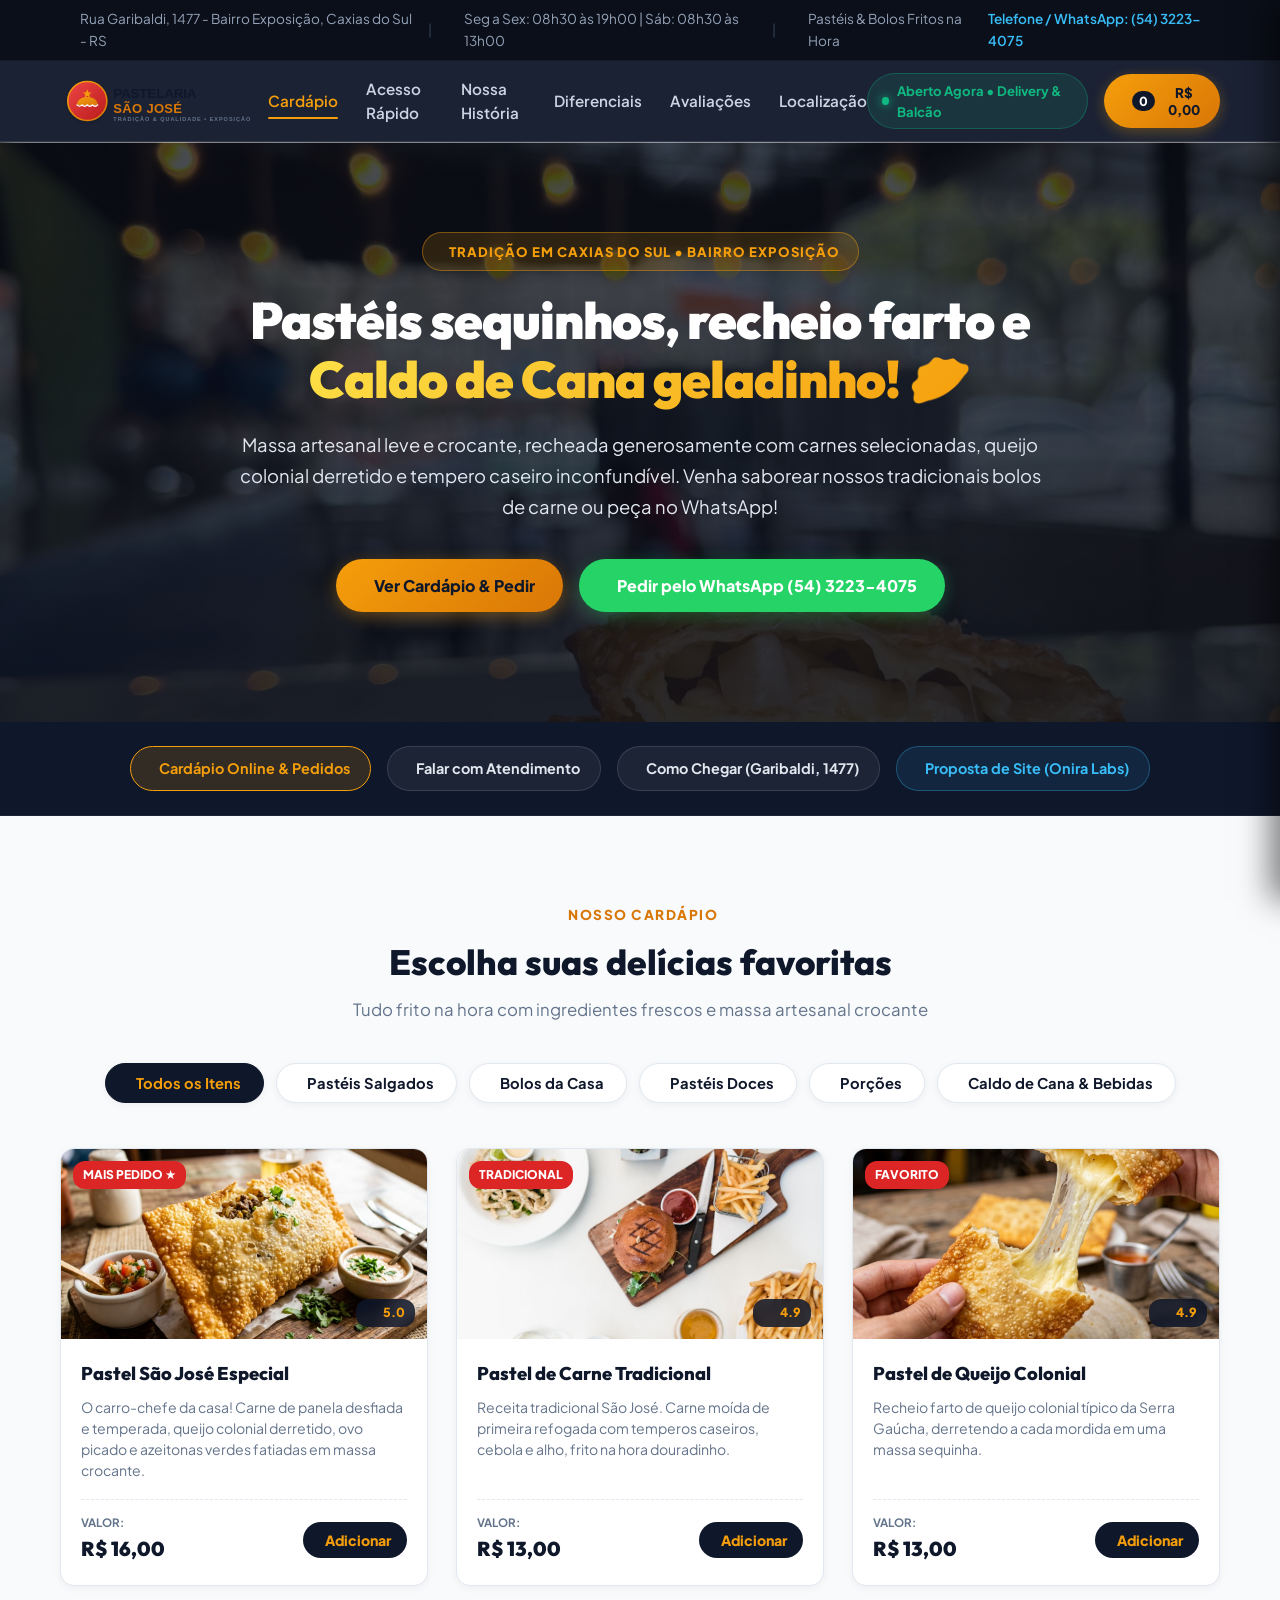
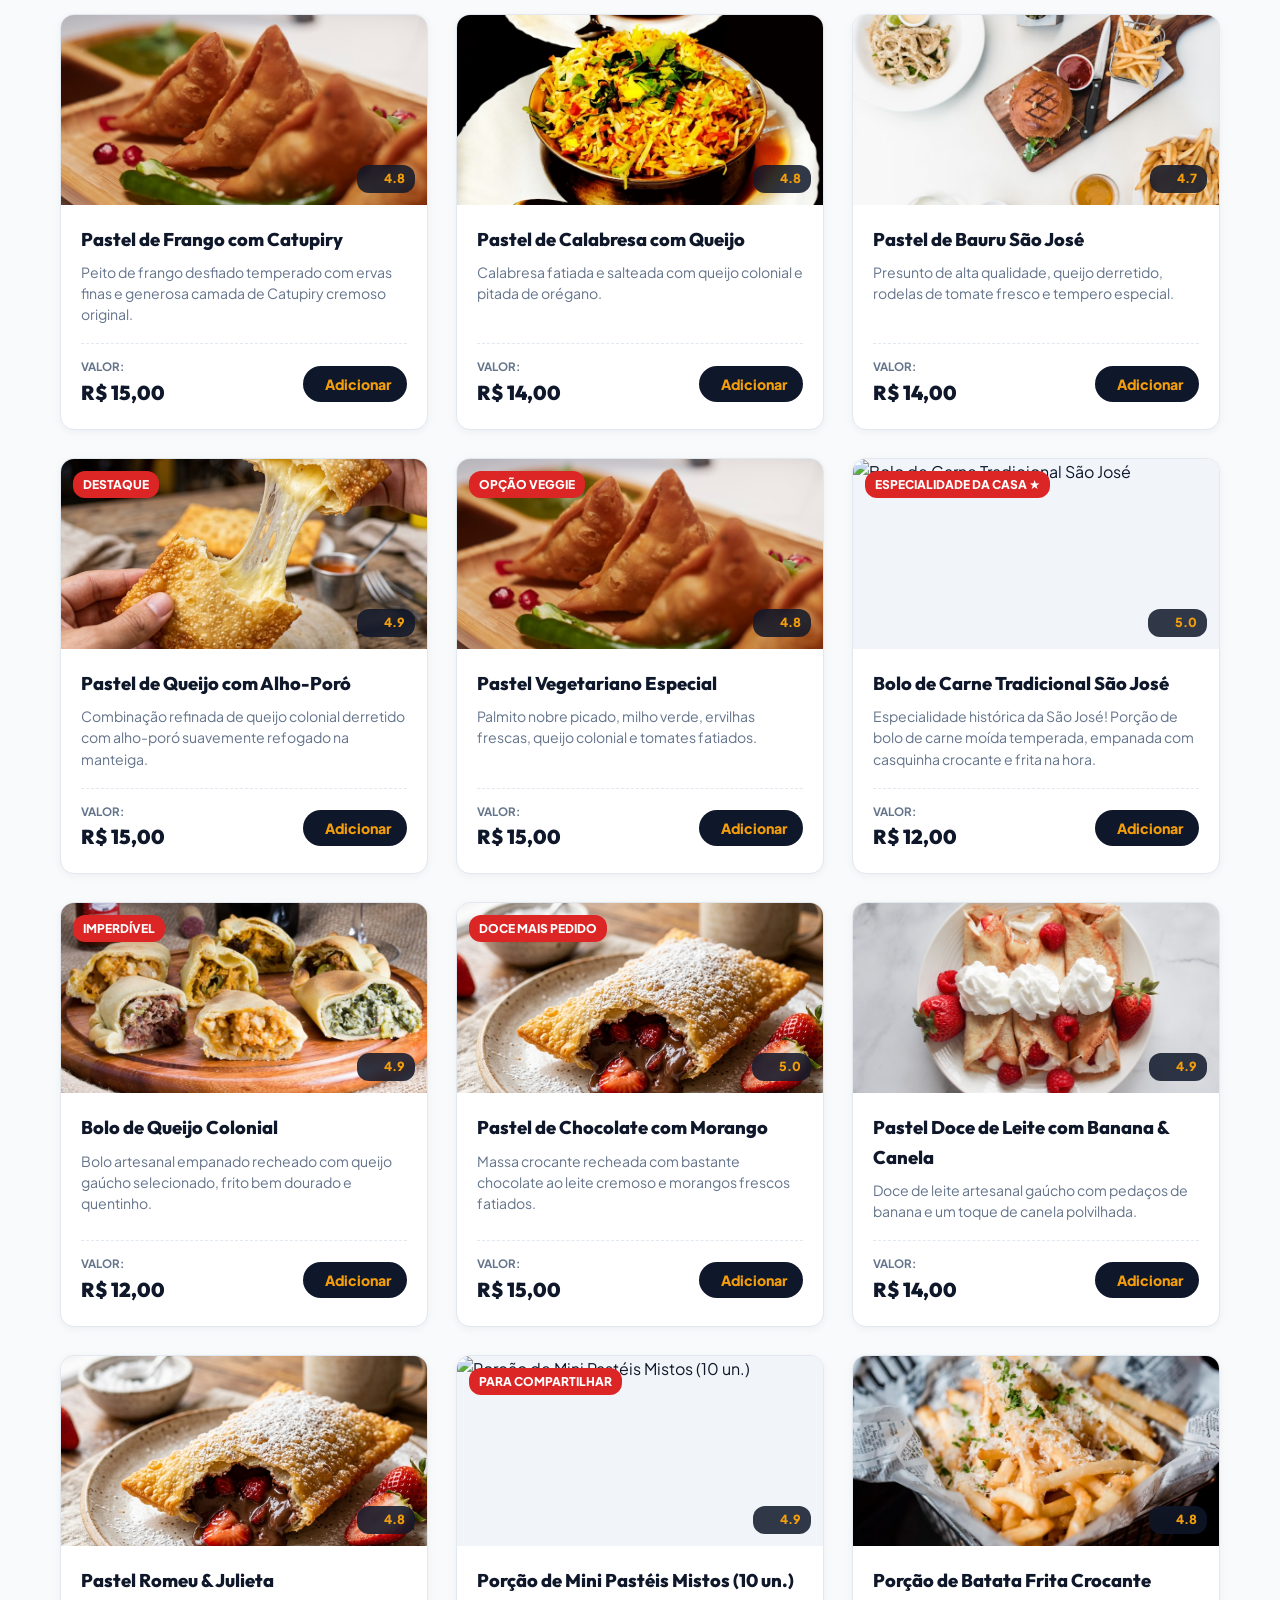
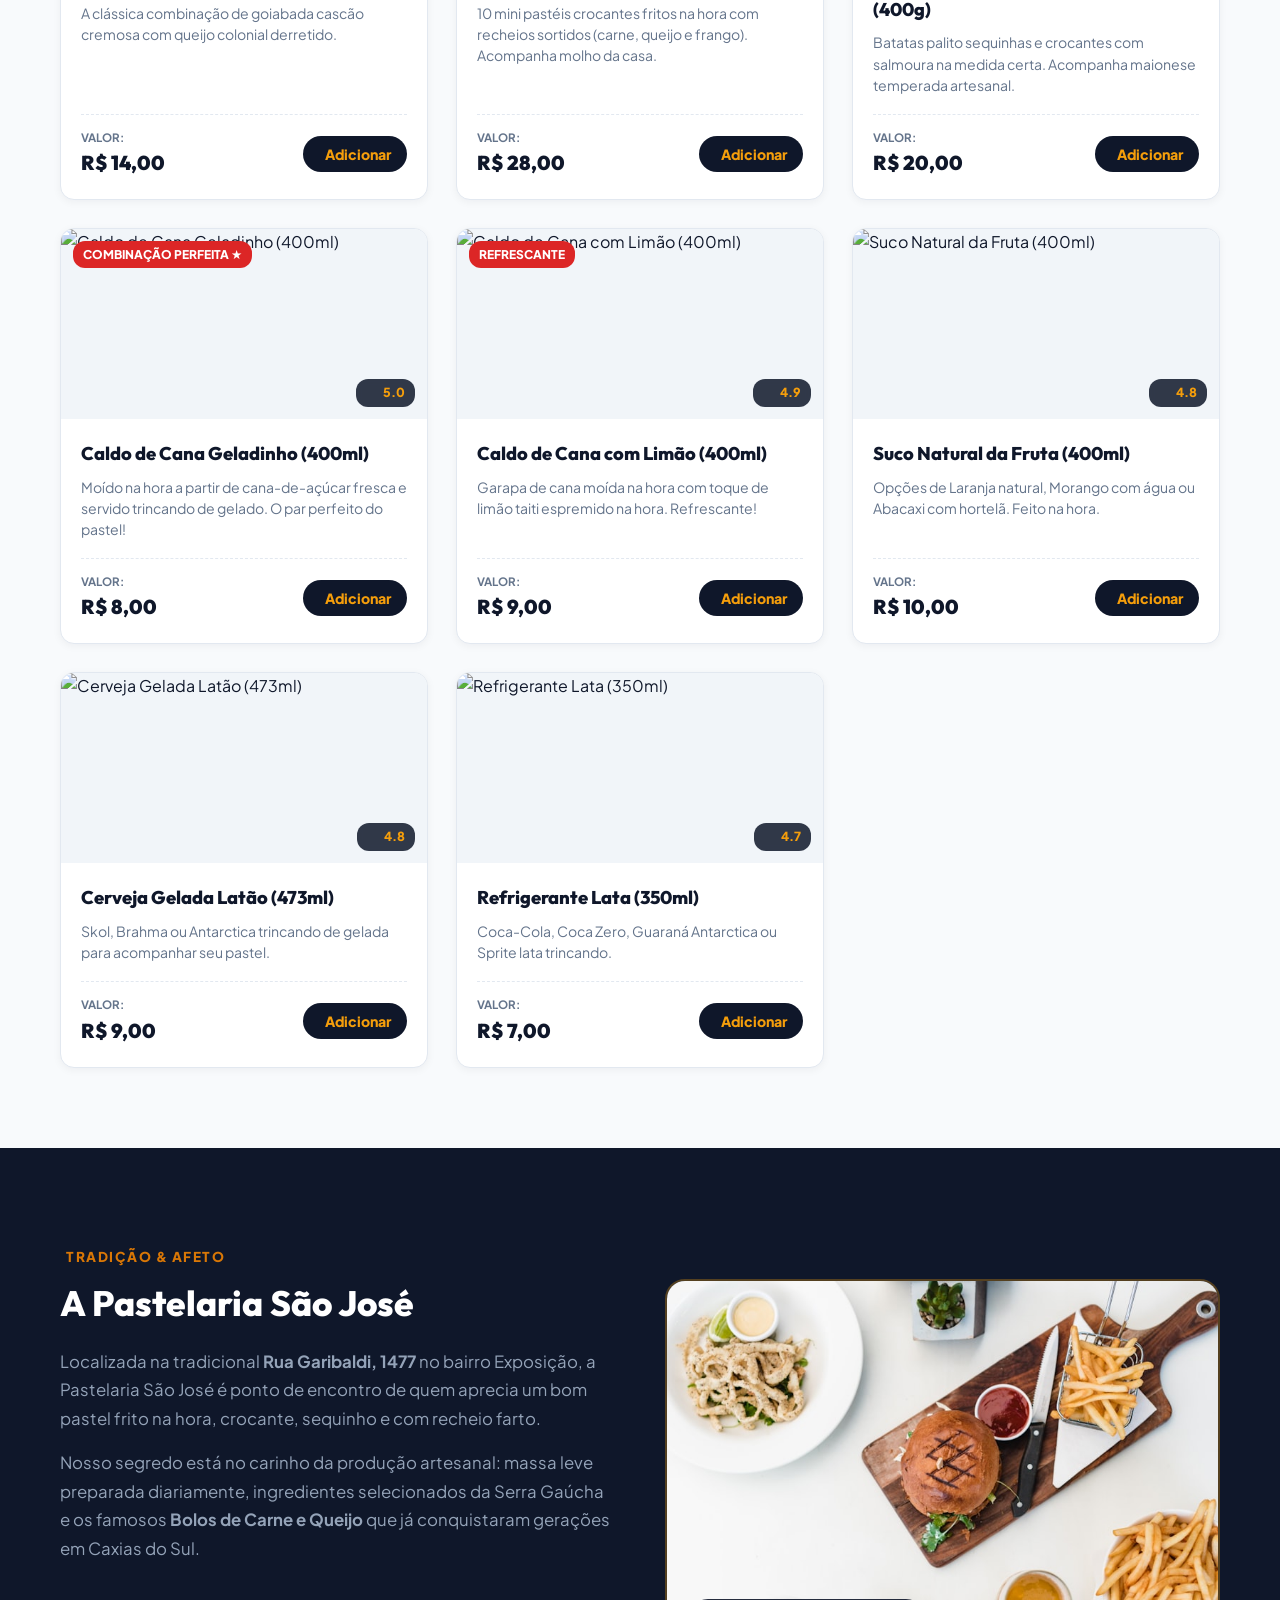
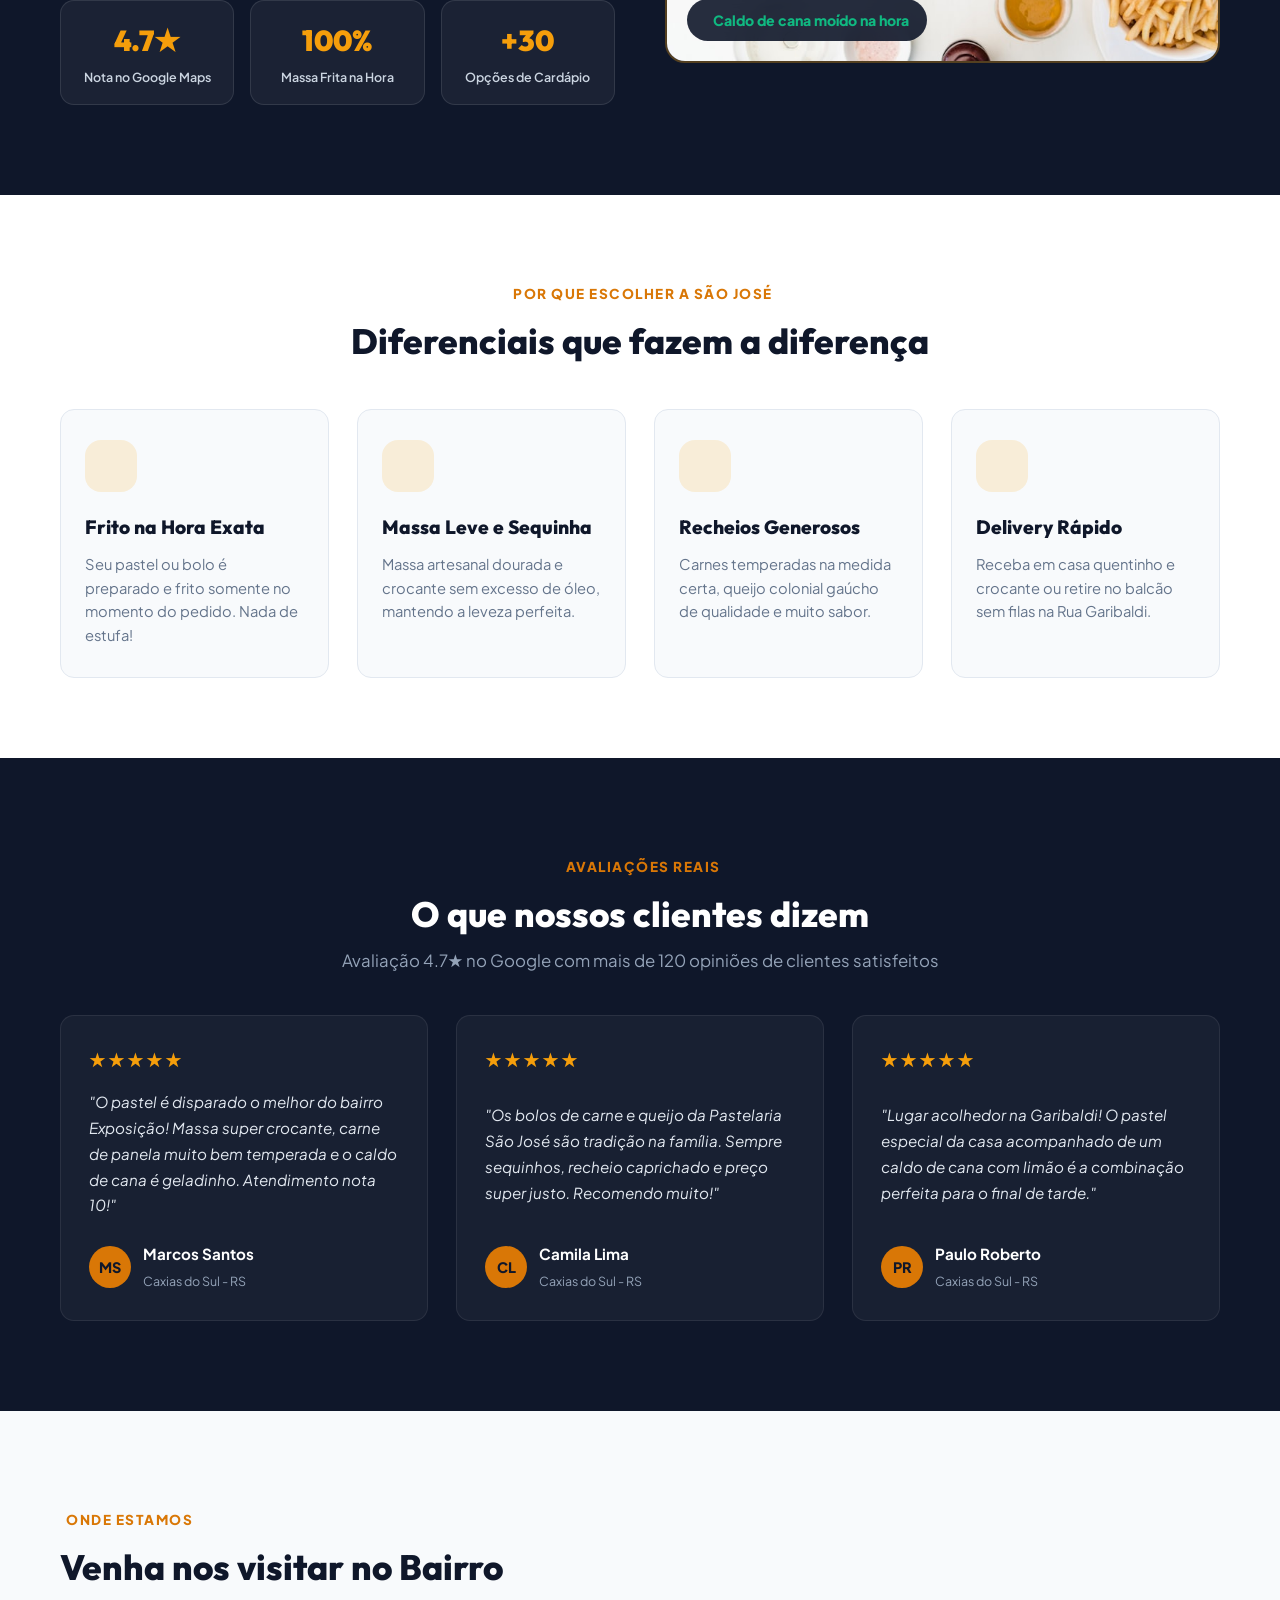
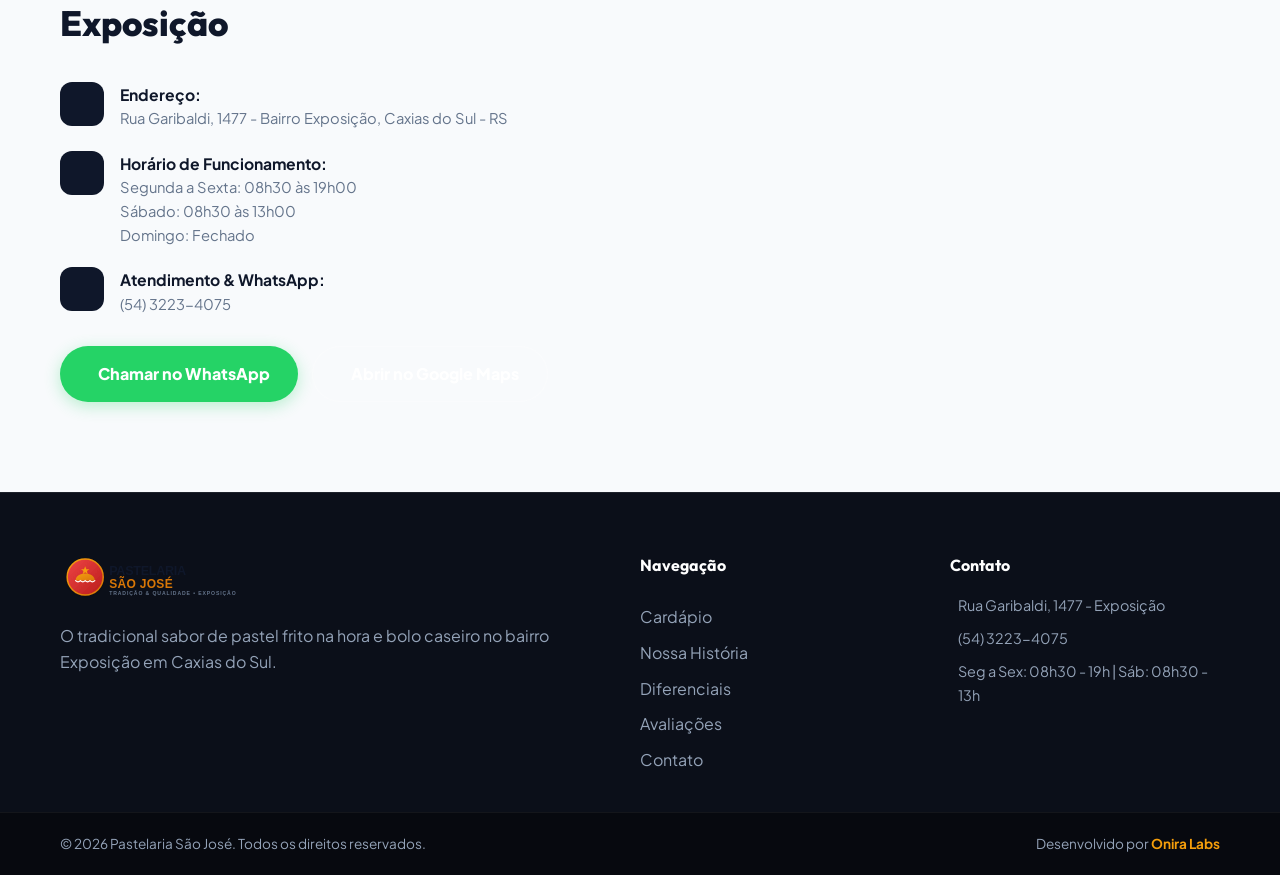
==== index.html @ feed9714 "Initial commit: Pastelaria São José site and proposal" ====
<!DOCTYPE html>
<html lang="pt-BR">
<head>
    <meta charset="UTF-8">
    <meta name="viewport" content="width=device-width, initial-scale=1.0">
    <title>Pastelaria São José | Pastéis Crocantes &amp; Caldo de Cana em Caxias do Sul</title>
    <meta name="description" content="🥟 Pastelaria São José — Pastéis crocantes fritos na hora, bolos de carne e queijo, caldo de cana geladinho e porções no bairro Exposição em Caxias do Sul. Pedidos via WhatsApp!">
    <meta name="keywords" content="Pastelaria São José, Pastelaria Caxias do Sul, Pastel Exposição, Caldo de Cana Caxias, Bolo de Carne Caxias do Sul, Delivery Pastel Caxias">

    <!-- Open Graph SEO -->
    <meta property="og:title" content="Pastelaria São José | Pastéis Crocantes &amp; Caldo de Cana">
    <meta property="og:description" content="Tradição e sabor em Caxias do Sul. Pastéis recheados e fritos na hora, bolos da casa e caldo de cana geladinho. Faça seu pedido!">
    <meta property="og:type" content="website">
    <meta property="og:locale" content="pt_BR">

    <!-- Google Fonts -->
    <link rel="preconnect" href="https://fonts.googleapis.com">
    <link rel="preconnect" href="https://fonts.gstatic.com" crossorigin>
    <link href="https://fonts.googleapis.com/css2?family=Outfit:wght@400;500;600;700;800;900&family=Plus+Jakarta+Sans:wght@400;500;600;700;800&display=swap" rel="stylesheet">
    
    <!-- Lucide Icons -->
    <script src="https://unpkg.com/lucide@latest"></script>

    <link rel="stylesheet" href="style.css">
</head>
<body class="theme-regular">

    <!-- Top Announcement Bar -->
    <div class="top-bar">
        <div class="container top-bar-content">
            <div class="top-info">
                <span><i data-lucide="map-pin"></i> Rua Garibaldi, 1477 - Bairro Exposição, Caxias do Sul - RS</span>
                <span class="divider">|</span>
                <span><i data-lucide="clock"></i> Seg a Sex: 08h30 às 19h00 | Sáb: 08h30 às 13h00</span>
                <span class="divider">|</span>
                <span><i data-lucide="sparkles"></i> Pastéis &amp; Bolos Fritos na Hora</span>
            </div>
            <div class="top-contacts">
                <a href="https://wa.me/555432234075" target="_blank" class="top-wa">
                    <i data-lucide="phone"></i>
                    <span>Telefone / WhatsApp: (54) 3223-4075</span>
                </a>
            </div>
        </div>
    </div>

    <!-- Header Navigation -->
    <header class="header">
        <div class="container header-container">
            <a href="#" class="logo">
                <img src="assets/logo.svg" alt="Pastelaria São José Logo" class="brand-logo-img">
            </a>

            <nav class="nav-links">
                <a href="#cardapio" class="nav-link active">Cardápio</a>
                <a href="#bio-links" class="nav-link">Acesso Rápido</a>
                <a href="#sobre" class="nav-link">Nossa História</a>
                <a href="#diferenciais" class="nav-link">Diferenciais</a>
                <a href="#avaliacoes" class="nav-link">Avaliações</a>
                <a href="#contato" class="nav-link">Localização</a>
            </nav>

            <div class="header-actions">
                <div id="status-badge" class="status-badge open">
                    <span class="status-dot"></span>
                    <span class="status-text">Aberto Agora • Delivery &amp; Balcão</span>
                </div>
                <button class="cart-toggle-btn" id="cart-toggle" onclick="window.toggleCartDrawer(true)">
                    <i data-lucide="shopping-bag"></i>
                    <span class="cart-count" id="cart-badge-count">0</span>
                    <span class="cart-total-header" id="cart-total-header">R$ 0,00</span>
                </button>
            </div>
        </div>
    </header>

    <!-- Hero Section -->
    <section class="hero" id="home">
        <div class="container hero-content">
            <div class="hero-badge">
                <i data-lucide="sparkles"></i> TRADIÇÃO EM CAXIAS DO SUL • BAIRRO EXPOSIÇÃO
            </div>
            <h1 class="hero-title">
                Pastéis sequinhos, recheio farto e <br>
                <span class="highlight">Caldo de Cana geladinho! 🥟</span>
            </h1>
            <p class="hero-description">
                Massa artesanal leve e crocante, recheada generosamente com carnes selecionadas, queijo colonial derretido e tempero caseiro inconfundível. Venha saborear nossos tradicionais bolos de carne ou peça no WhatsApp!
            </p>
            <div class="hero-buttons">
                <a href="#cardapio" class="btn btn-primary">
                    <i data-lucide="utensils"></i> Ver Cardápio &amp; Pedir
                </a>
                <a href="https://wa.me/555432234075?text=Ol%C3%A1!%20Gostaria%20de%20fazer%20um%20pedido%20na%20Pastelaria%20S%C3%A3o%20Jos%C3%A9." target="_blank" class="btn btn-whatsapp">
                    <i data-lucide="phone"></i> Pedir pelo WhatsApp (54) 3223-4075
                </a>
            </div>
        </div>
    </section>

    <!-- Quick Links Strip -->
    <section class="bio-quick-strip" id="bio-links">
        <div class="container">
            <div class="bio-buttons-flex">
                <a href="#cardapio" class="bio-btn highlight">
                    <i data-lucide="shopping-bag"></i> Cardápio Online &amp; Pedidos
                </a>
                <a href="https://wa.me/555432234075?text=Ol%C3%A1!%20Gostaria%20de%20consultar%20as%20op%C3%A7%C3%B5es%20do%20dia." target="_blank" class="bio-btn">
                    <i data-lucide="message-circle"></i> Falar com Atendimento
                </a>
                <a href="https://www.google.com/maps/place/Pastelaria+S%C3%A3o+Jos%C3%A9/@-29.1745942,-51.1825685,20z" target="_blank" class="bio-btn">
                    <i data-lucide="map-pin"></i> Como Chegar (Garibaldi, 1477)
                </a>
                <a href="proposta.html" target="_blank" class="bio-btn proposal-link">
                    <i data-lucide="sparkles"></i> Proposta de Site (Onira Labs)
                </a>
            </div>
        </div>
    </section>

    <!-- Main Catalog / Menu Section -->
    <section class="menu-section" id="cardapio">
        <div class="container">
            <div class="section-header center">
                <span class="section-tag"><i data-lucide="utensils-crossed"></i> NOSSO CARDÁPIO</span>
                <h2 class="section-title">Escolha suas delícias favoritas</h2>
                <p class="section-subtitle">Tudo frito na hora com ingredientes frescos e massa artesanal crocante</p>
            </div>

            <!-- Category Filter Pills -->
            <div class="category-pills">
                <button class="cat-pill active" onclick="filterCategory('all', this)">
                    <i data-lucide="grid"></i> Todos os Itens
                </button>
                <button class="cat-pill" onclick="filterCategory('especiais', this)">
                    <i data-lucide="star"></i> Pastéis Salgados
                </button>
                <button class="cat-pill" onclick="filterCategory('bolos', this)">
                    <i data-lucide="flame"></i> Bolos da Casa
                </button>
                <button class="cat-pill" onclick="filterCategory('doces', this)">
                    <i data-lucide="heart"></i> Pastéis Doces
                </button>
                <button class="cat-pill" onclick="filterCategory('porcoes', this)">
                    <i data-lucide="package"></i> Porções
                </button>
                <button class="cat-pill" onclick="filterCategory('bebidas', this)">
                    <i data-lucide="cup-soda"></i> Caldo de Cana &amp; Bebidas
                </button>
            </div>

            <!-- Product Grid -->
            <div class="product-grid" id="product-grid">
                <!-- Injected dynamically via app.js -->
            </div>
        </div>
    </section>

    <!-- About Section -->
    <section class="about-section" id="sobre">
        <div class="container about-grid">
            <div class="about-content">
                <span class="section-tag"><i data-lucide="award"></i> TRADIÇÃO &amp; AFETO</span>
                <h2 class="section-title">A Pastelaria São José</h2>
                <p class="about-text">
                    Localizada na tradicional <strong>Rua Garibaldi, 1477</strong> no bairro Exposição, a Pastelaria São José é ponto de encontro de quem aprecia um bom pastel frito na hora, crocante, sequinho e com recheio farto.
                </p>
                <p class="about-text">
                    Nosso segredo está no carinho da produção artesanal: massa leve preparada diariamente, ingredientes selecionados da Serra Gaúcha e os famosos <strong>Bolos de Carne e Queijo</strong> que já conquistaram gerações em Caxias do Sul.
                </p>
                <div class="about-stats">
                    <div class="stat-card">
                        <span class="stat-num">4.7★</span>
                        <span class="stat-lbl">Nota no Google Maps</span>
                    </div>
                    <div class="stat-card">
                        <span class="stat-num">100%</span>
                        <span class="stat-lbl">Massa Frita na Hora</span>
                    </div>
                    <div class="stat-card">
                        <span class="stat-num">+30</span>
                        <span class="stat-lbl">Opções de Cardápio</span>
                    </div>
                </div>
            </div>
            <div class="about-media">
                <div class="media-box">
                    <img src="assets/pastel1.jpg" alt="Pastel São José frito na hora" class="about-img main-img">
                    <div class="media-badge">
                        <i data-lucide="check-circle-2"></i> Caldo de cana moído na hora
                    </div>
                </div>
            </div>
        </div>
    </section>

    <!-- Differentials Section -->
    <section class="differentials-section" id="diferenciais">
        <div class="container">
            <div class="section-header center">
                <span class="section-tag"><i data-lucide="sparkles"></i> POR QUE ESCOLHER A SÃO JOSÉ</span>
                <h2 class="section-title">Diferenciais que fazem a diferença</h2>
            </div>
            <div class="diff-grid">
                <div class="diff-card">
                    <div class="diff-icon"><i data-lucide="flame"></i></div>
                    <h3>Frito na Hora Exata</h3>
                    <p>Seu pastel ou bolo é preparado e frito somente no momento do pedido. Nada de estufa!</p>
                </div>
                <div class="diff-card">
                    <div class="diff-icon"><i data-lucide="sparkles"></i></div>
                    <h3>Massa Leve e Sequinha</h3>
                    <p>Massa artesanal dourada e crocante sem excesso de óleo, mantendo a leveza perfeita.</p>
                </div>
                <div class="diff-card">
                    <div class="diff-icon"><i data-lucide="heart-handshake"></i></div>
                    <h3>Recheios Generosos</h3>
                    <p>Carnes temperadas na medida certa, queijo colonial gaúcho de qualidade e muito sabor.</p>
                </div>
                <div class="diff-card">
                    <div class="diff-icon"><i data-lucide="truck"></i></div>
                    <h3>Delivery Rápido</h3>
                    <p>Receba em casa quentinho e crocante ou retire no balcão sem filas na Rua Garibaldi.</p>
                </div>
            </div>
        </div>
    </section>

    <!-- Reviews Section -->
    <section class="reviews-section" id="avaliacoes">
        <div class="container">
            <div class="section-header center">
                <span class="section-tag"><i data-lucide="star"></i> AVALIAÇÕES REAIS</span>
                <h2 class="section-title">O que nossos clientes dizem</h2>
                <p class="section-subtitle">Avaliação 4.7★ no Google com mais de 120 opiniões de clientes satisfeitos</p>
            </div>
            <div class="reviews-grid">
                <div class="review-card">
                    <div class="review-stars">★★★★★</div>
                    <p class="review-quote">"O pastel é disparado o melhor do bairro Exposição! Massa super crocante, carne de panela muito bem temperada e o caldo de cana é geladinho. Atendimento nota 10!"</p>
                    <div class="review-author">
                        <div class="author-avatar">MS</div>
                        <div>
                            <strong class="author-name">Marcos Santos</strong>
                            <span class="author-loc">Caxias do Sul - RS</span>
                        </div>
                    </div>
                </div>
                <div class="review-card">
                    <div class="review-stars">★★★★★</div>
                    <p class="review-quote">"Os bolos de carne e queijo da Pastelaria São José são tradição na família. Sempre sequinhos, recheio caprichado e preço super justo. Recomendo muito!"</p>
                    <div class="review-author">
                        <div class="author-avatar">CL</div>
                        <div>
                            <strong class="author-name">Camila Lima</strong>
                            <span class="author-loc">Caxias do Sul - RS</span>
                        </div>
                    </div>
                </div>
                <div class="review-card">
                    <div class="review-stars">★★★★★</div>
                    <p class="review-quote">"Lugar acolhedor na Garibaldi! O pastel especial da casa acompanhado de um caldo de cana com limão é a combinação perfeita para o final de tarde."</p>
                    <div class="review-author">
                        <div class="author-avatar">PR</div>
                        <div>
                            <strong class="author-name">Paulo Roberto</strong>
                            <span class="author-loc">Caxias do Sul - RS</span>
                        </div>
                    </div>
                </div>
            </div>
        </div>
    </section>

    <!-- Location & Contact Section -->
    <section class="location-section" id="contato">
        <div class="container location-grid">
            <div class="location-info">
                <span class="section-tag"><i data-lucide="map-pin"></i> ONDE ESTAMOS</span>
                <h2 class="section-title">Venha nos visitar no Bairro Exposição</h2>
                
                <div class="info-list">
                    <div class="info-item">
                        <div class="info-icon"><i data-lucide="map-pin"></i></div>
                        <div>
                            <strong>Endereço:</strong>
                            <p>Rua Garibaldi, 1477 - Bairro Exposição, Caxias do Sul - RS</p>
                        </div>
                    </div>
                    <div class="info-item">
                        <div class="info-icon"><i data-lucide="clock"></i></div>
                        <div>
                            <strong>Horário de Funcionamento:</strong>
                            <p>Segunda a Sexta: 08h30 às 19h00<br>Sábado: 08h30 às 13h00<br>Domingo: Fechado</p>
                        </div>
                    </div>
                    <div class="info-item">
                        <div class="info-icon"><i data-lucide="phone"></i></div>
                        <div>
                            <strong>Atendimento &amp; WhatsApp:</strong>
                            <p>(54) 3223-4075</p>
                        </div>
                    </div>
                </div>

                <div class="location-actions">
                    <a href="https://wa.me/555432234075" target="_blank" class="btn btn-whatsapp">
                        <i data-lucide="phone"></i> Chamar no WhatsApp
                    </a>
                    <a href="https://www.google.com/maps/place/Pastelaria+S%C3%A3o+Jos%C3%A9/@-29.1745942,-51.1825685,20z" target="_blank" class="btn btn-secondary">
                        <i data-lucide="navigation"></i> Abrir no Google Maps
                    </a>
                </div>
            </div>

            <div class="location-map">
                <iframe 
                    title="Mapa Pastelaria São José"
                    src="https://www.google.com/maps/embed?pb=!1m18!1m12!1m3!1d870.9231846937248!2d-51.1827039!3d-29.1744801!2m3!1f0!2f0!3f0!3m2!1i1024!2i768!4f13.1!3m3!1m2!1s0x951ea3bcad70b413%3A0x6e9d0f86d98b29d7!2sPastelaria%20S%C3%A3o%20Jos%C3%A9!5e0!3m2!1spt-BR!2sbr!4v1715000000000!5m2!1spt-BR!2sbr" 
                    width="100%" 
                    height="380" 
                    style="border:0; border-radius: 16px;" 
                    allowfullscreen="" 
                    loading="lazy" 
                    referrerpolicy="no-referrer-when-downgrade">
                </iframe>
            </div>
        </div>
    </section>

    <!-- Footer -->
    <footer class="footer">
        <div class="container footer-content">
            <div class="footer-brand">
                <img src="assets/logo.svg" alt="Pastelaria São José Logo" class="footer-logo">
                <p>O tradicional sabor de pastel frito na hora e bolo caseiro no bairro Exposição em Caxias do Sul.</p>
            </div>
            <div class="footer-links">
                <h4>Navegação</h4>
                <a href="#cardapio">Cardápio</a>
                <a href="#sobre">Nossa História</a>
                <a href="#diferenciais">Diferenciais</a>
                <a href="#avaliacoes">Avaliações</a>
                <a href="#contato">Contato</a>
            </div>
            <div class="footer-contact">
                <h4>Contato</h4>
                <p><i data-lucide="map-pin"></i> Rua Garibaldi, 1477 - Exposição</p>
                <p><i data-lucide="phone"></i> (54) 3223-4075</p>
                <p><i data-lucide="clock"></i> Seg a Sex: 08h30 - 19h | Sáb: 08h30 - 13h</p>
            </div>
        </div>
        <div class="footer-bottom">
            <div class="container footer-bottom-flex">
                <p>© 2026 Pastelaria São José. Todos os direitos reservados.</p>
                <p class="credits">Desenvolvido por <strong style="color:#F59E0B;">Onira Labs</strong></p>
            </div>
        </div>
    </footer>

    <!-- Shopping Cart Drawer -->
    <div class="cart-drawer-overlay" id="cart-overlay" onclick="window.toggleCartDrawer(false)"></div>
    <aside class="cart-drawer" id="cart-drawer">
        <div class="cart-header">
            <div class="cart-header-title">
                <i data-lucide="shopping-bag"></i>
                <h3 style="color:#FFFFFF; font-weight:800; font-size:1.25rem;">Seu Pedido • Pastelaria São José</h3>
            </div>
            <button class="cart-close-btn" onclick="window.toggleCartDrawer(false)">
                <i data-lucide="x"></i>
            </button>
        </div>

        <div class="cart-body">
            <!-- Items Container -->
            <div class="cart-items-container" id="cart-items-list">
                <!-- Cart items dynamically rendered -->
            </div>

            <!-- Fulfillment Toggle -->
            <div class="fulfillment-section">
                <label class="form-label">Forma de Entrega / Retirada:</label>
                <div class="fulfillment-toggle">
                    <button type="button" class="ful-btn active" id="ful-delivery" onclick="setFulfillment('delivery')">
                        <i data-lucide="truck"></i> Tele-Entrega
                    </button>
                    <button type="button" class="ful-btn" id="ful-pickup" onclick="setFulfillment('pickup')">
                        <i data-lucide="store"></i> Retirar no Balcão
                    </button>
                </div>
            </div>

            <!-- Customer Details Form -->
            <div class="cart-form">
                <div class="form-group">
                    <label for="cust-name" class="form-label">Nome Completo:</label>
                    <input type="text" id="cust-name" class="form-input" placeholder="Digite seu nome completo...">
                </div>
                
                <div class="form-group" id="address-group">
                    <label for="cust-address" class="form-label">Endereço Completo de Entrega:</label>
                    <input type="text" id="cust-address" class="form-input" placeholder="Rua, número, complemento e bairro...">
                </div>

                <div class="form-group">
                    <label for="payment-method" class="form-label">Forma de Pagamento:</label>
                    <select id="payment-method" class="form-select" onchange="onPaymentChange(this.value)">
                        <option value="pix">Pix (Chave com desconto ou Copia e Cola)</option>
                        <option value="card">Cartão de Crédito / Débito (Máquina)</option>
                        <option value="cash">Dinheiro na Entrega</option>
                    </select>
                </div>

                <div class="form-group hidden" id="change-group">
                    <label for="cash-change" class="form-label">Troco para quanto?</label>
                    <input type="text" id="cash-change" class="form-input" placeholder="Ex: R$ 50,00 ou R$ 100,00">
                </div>

                <div class="form-group">
                    <label for="order-obs" class="form-label">Observações do Pedido (Opcional):</label>
                    <textarea id="order-obs" class="form-textarea" placeholder="Ex: Pastel sem maionese, maionese extra, caprichar na pimenta..."></textarea>
                </div>
            </div>

            <!-- Pix Key Copy Section -->
            <div class="pix-key-box" id="pix-key-box">
                <div class="pix-key-info">
                    <span>Chave Pix CNPJ / Celular:</span>
                    <strong>(54) 3223-4075</strong>
                </div>
                <button type="button" class="btn-pix-copy" id="btn-pix-copy" onclick="copyPixKey()">
                    <i data-lucide="copy"></i> Copiar Chave Pix
                </button>
            </div>

            <!-- Summary & Submit CTA -->
            <div class="cart-summary-box">
                <div class="summary-line">
                    <span>Subtotal:</span>
                    <strong id="summary-subtotal">R$ 0,00</strong>
                </div>
                <div class="summary-line" id="summary-delivery-line">
                    <span>Taxa de Entrega (Estimada):</span>
                    <strong id="summary-delivery">R$ 6,00</strong>
                </div>
                <div class="summary-line total-line">
                    <span>Total Estimado:</span>
                    <strong id="summary-total" style="color: #10B981;">R$ 0,00</strong>
                </div>

                <button class="btn-submit-order" onclick="submitOrderWhatsApp()">
                    <i data-lucide="message-circle"></i> Confirmar &amp; Enviar Pedido via WhatsApp
                </button>
                
                <button class="btn-continue-choosing" onclick="window.toggleCartDrawer(false)">
                    <i data-lucide="arrow-left"></i> Continuar Escolhendo
                </button>
            </div>
        </div>

        <div class="cart-footer-signature">
            <span>Tecnologia por <strong style="color: #F59E0B;">Onira Labs</strong></span>
        </div>
    </aside>

    <!-- Mobile Bottom Floating Action Bar -->
    <div class="mobile-bottom-bar">
        <a href="https://wa.me/555432234075?text=Ol%C3%A1!%20Gostaria%20de%20fazer%20um%20pedido%20na%20Pastelaria%20S%C3%A3o%20Jos%C3%A9." target="_blank" class="mob-btn wa">
            <i data-lucide="phone"></i> WhatsApp
        </a>
        <button class="mob-btn cart" onclick="window.toggleCartDrawer(true)">
            <i data-lucide="shopping-bag"></i> Ver Carrinho (<span id="mob-cart-count">0</span>)
        </button>
    </div>

    <!-- Toast Notification Container -->
    <div class="toast-container" id="toast-container"></div>

    <script src="app.js"></script>
</body>
</html>
---- style.css ----
/* Pastelaria São José - Design System & Stylesheet (Onira Labs Regular Theme Profile) */

:root {
    --primary-amber: #D97706;
    --primary-gold: #F59E0B;
    --accent-red: #DC2626;
    --bg-page: #F8FAFC;
    --bg-card: #FFFFFF;
    --text-main: #0F172A;
    --text-muted: #64748B;
    --border-light: #E2E8F0;
    
    --header-bg: #0F172A;
    --drawer-bg: #141417;
    
    --font-heading: 'Outfit', sans-serif;
    --font-body: 'Plus Jakarta Sans', sans-serif;
    
    --transition: all 0.25s ease-in-out;
    --radius-sm: 8px;
    --radius-md: 14px;
    --radius-lg: 20px;
    --shadow-sm: 0 2px 8px rgba(15, 23, 42, 0.05);
    --shadow-md: 0 10px 25px -5px rgba(15, 23, 42, 0.08);
}

* {
    margin: 0;
    padding: 0;
    box-sizing: border-box;
}

html {
    scroll-behavior: smooth;
}

body {
    font-family: var(--font-body);
    background-color: var(--bg-page);
    color: var(--text-main);
    line-height: 1.6;
    overflow-x: hidden;
}

.container {
    width: 100%;
    max-width: 1200px;
    margin: 0 auto;
    padding: 0 20px;
}

a {
    text-decoration: none;
    color: inherit;
}

button {
    cursor: pointer;
    border: none;
    outline: none;
    font-family: inherit;
}

/* Top Announcement Bar */
.top-bar {
    background-color: #0B0F19;
    color: #94A3B8;
    font-size: 0.85rem;
    padding: 8px 0;
    border-bottom: 1px solid rgba(255, 255, 255, 0.05);
}

.top-bar-content {
    display: flex;
    justify-content: space-between;
    align-items: center;
}

.top-info {
    display: flex;
    align-items: center;
    gap: 12px;
}

.top-info span {
    display: flex;
    align-items: center;
    gap: 6px;
}

.top-info i {
    width: 15px;
    height: 15px;
    color: var(--primary-gold);
}

.top-info .divider {
    color: #334155;
}

.top-wa {
    display: flex;
    align-items: center;
    gap: 6px;
    color: #38BDF8;
    font-weight: 600;
    transition: var(--transition);
}

.top-wa:hover {
    color: #7DD3FC;
}

/* Header Navigation */
.header {
    position: sticky;
    top: 0;
    z-index: 100;
    background-color: rgba(15, 23, 42, 0.95);
    backdrop-filter: blur(12px);
    border-bottom: 1px solid rgba(255, 255, 255, 0.1);
    padding: 12px 0;
}

.header-container {
    display: flex;
    align-items: center;
    justify-content: space-between;
}

.brand-logo-img {
    height: 52px;
    width: auto;
    display: block;
}

.nav-links {
    display: flex;
    align-items: center;
    gap: 28px;
}

.nav-link {
    color: #CBD5E1;
    font-weight: 600;
    font-size: 0.95rem;
    transition: var(--transition);
    position: relative;
    padding: 4px 0;
}

.nav-link:hover, .nav-link.active {
    color: var(--primary-gold);
}

.nav-link.active::after {
    content: '';
    position: absolute;
    bottom: -2px;
    left: 0;
    width: 100%;
    height: 2px;
    background: var(--primary-gold);
    border-radius: 2px;
}

.header-actions {
    display: flex;
    align-items: center;
    gap: 16px;
}

.status-badge {
    display: flex;
    align-items: center;
    gap: 8px;
    background: rgba(16, 185, 129, 0.12);
    border: 1px solid rgba(16, 185, 129, 0.3);
    padding: 6px 14px;
    border-radius: 30px;
    font-size: 0.82rem;
    font-weight: 700;
    color: #10B981;
}

.status-dot {
    width: 8px;
    height: 8px;
    background: #10B981;
    border-radius: 50%;
    box-shadow: 0 0 10px #10B981;
    animation: pulse 2s infinite;
}

@keyframes pulse {
    0% { opacity: 1; transform: scale(1); }
    50% { opacity: 0.5; transform: scale(1.2); }
    100% { opacity: 1; transform: scale(1); }
}

.cart-toggle-btn {
    display: flex;
    align-items: center;
    gap: 10px;
    background: linear-gradient(135deg, var(--primary-gold), var(--primary-amber));
    color: #0F172A;
    font-weight: 800;
    padding: 10px 18px;
    border-radius: 30px;
    transition: var(--transition);
    box-shadow: 0 4px 14px rgba(245, 158, 11, 0.3);
}

.cart-toggle-btn:hover {
    transform: translateY(-2px);
    box-shadow: 0 6px 20px rgba(245, 158, 11, 0.45);
}

.cart-count {
    background: #0F172A;
    color: #FFFFFF;
    font-size: 0.78rem;
    padding: 2px 7px;
    border-radius: 10px;
}

/* Hero Section */
.hero {
    position: relative;
    background: linear-gradient(rgba(11, 15, 25, 0.75), rgba(11, 15, 25, 0.85)), url('assets/hero-bg.jpg') center/cover no-repeat;
    color: #FFFFFF;
    padding: 90px 0 110px;
    text-align: center;
    overflow: hidden;
}

.hero-content {
    max-width: 860px;
}

.hero-badge {
    display: inline-flex;
    align-items: center;
    gap: 8px;
    background: rgba(245, 158, 11, 0.15);
    border: 1px solid rgba(245, 158, 11, 0.4);
    color: var(--primary-gold);
    font-size: 0.82rem;
    font-weight: 800;
    letter-spacing: 1px;
    padding: 8px 18px;
    border-radius: 30px;
    margin-bottom: 20px;
}

.hero-title {
    font-family: var(--font-heading);
    font-size: 3.2rem;
    font-weight: 900;
    line-height: 1.15;
    margin-bottom: 20px;
    letter-spacing: -1px;
}

.hero-title .highlight {
    background: linear-gradient(135deg, #FDE047, #F59E0B);
    -webkit-background-clip: text;
    -webkit-text-fill-color: transparent;
}

.hero-description {
    font-size: 1.15rem;
    color: #E2E8F0;
    margin-bottom: 36px;
    font-weight: 400;
    line-height: 1.7;
}

.hero-buttons {
    display: flex;
    align-items: center;
    justify-content: center;
    gap: 16px;
    flex-wrap: wrap;
}

.btn {
    display: inline-flex;
    align-items: center;
    justify-content: center;
    gap: 10px;
    padding: 14px 28px;
    border-radius: 30px;
    font-weight: 800;
    font-size: 1rem;
    transition: var(--transition);
}

.btn-primary {
    background: linear-gradient(135deg, var(--primary-gold), var(--primary-amber));
    color: #0F172A;
    box-shadow: 0 4px 16px rgba(245, 158, 11, 0.35);
}

.btn-primary:hover {
    transform: translateY(-2px);
    box-shadow: 0 8px 24px rgba(245, 158, 11, 0.5);
}

.btn-whatsapp {
    background: #25D366;
    color: #FFFFFF;
    box-shadow: 0 4px 16px rgba(37, 211, 102, 0.3);
}

.btn-whatsapp:hover {
    background: #20BA5A;
    transform: translateY(-2px);
    box-shadow: 0 8px 24px rgba(37, 211, 102, 0.45);
}

.btn-secondary {
    background: rgba(255, 255, 255, 0.1);
    color: #FFFFFF;
    border: 1px solid rgba(255, 255, 255, 0.2);
}

.btn-secondary:hover {
    background: rgba(255, 255, 255, 0.2);
}

/* Quick Links Bio Strip */
.bio-quick-strip {
    background: #0F172A;
    padding: 24px 0;
    border-bottom: 1px solid rgba(255, 255, 255, 0.05);
}

.bio-buttons-flex {
    display: flex;
    align-items: center;
    justify-content: center;
    gap: 16px;
    flex-wrap: wrap;
}

.bio-btn {
    display: inline-flex;
    align-items: center;
    gap: 8px;
    background: rgba(255, 255, 255, 0.06);
    border: 1px solid rgba(255, 255, 255, 0.12);
    color: #E2E8F0;
    padding: 10px 20px;
    border-radius: 30px;
    font-size: 0.9rem;
    font-weight: 700;
    transition: var(--transition);
}

.bio-btn:hover {
    background: rgba(255, 255, 255, 0.12);
    color: var(--primary-gold);
    border-color: var(--primary-gold);
}

.bio-btn.highlight {
    background: rgba(245, 158, 11, 0.15);
    border-color: var(--primary-gold);
    color: var(--primary-gold);
}

.proposal-link {
    background: rgba(56, 189, 248, 0.1);
    border-color: rgba(56, 189, 248, 0.3);
    color: #38BDF8;
}

/* Catalog / Menu Section */
.menu-section {
    padding: 80px 0;
}

.section-header {
    margin-bottom: 40px;
}

.section-header.center {
    text-align: center;
}

.section-tag {
    display: inline-flex;
    align-items: center;
    gap: 6px;
    color: var(--primary-amber);
    font-weight: 800;
    font-size: 0.85rem;
    letter-spacing: 1.5px;
    margin-bottom: 8px;
}

.section-title {
    font-family: var(--font-heading);
    font-size: 2.2rem;
    font-weight: 800;
    color: var(--text-main);
}

.section-subtitle {
    color: var(--text-muted);
    font-size: 1.05rem;
    margin-top: 6px;
}

.category-pills {
    display: flex;
    align-items: center;
    justify-content: center;
    gap: 12px;
    flex-wrap: wrap;
    margin-bottom: 45px;
}

.cat-pill {
    display: inline-flex;
    align-items: center;
    gap: 8px;
    background: var(--bg-card);
    border: 1px solid var(--border-light);
    color: var(--text-main);
    padding: 10px 22px;
    border-radius: 30px;
    font-weight: 700;
    font-size: 0.92rem;
    transition: var(--transition);
    box-shadow: var(--shadow-sm);
}

.cat-pill:hover, .cat-pill.active {
    background: #0F172A;
    color: var(--primary-gold);
    border-color: #0F172A;
}

/* Product Cards Grid */
.product-grid {
    display: grid;
    grid-template-columns: repeat(auto-fill, minmax(280px, 1fr));
    gap: 28px;
}

.product-card {
    background: var(--bg-card);
    border: 1px solid var(--border-light);
    border-radius: var(--radius-md);
    overflow: hidden;
    transition: var(--transition);
    box-shadow: var(--shadow-sm);
    display: flex;
    flex-direction: column;
}

.product-card:hover {
    transform: translateY(-4px);
    box-shadow: var(--shadow-md);
    border-color: #CBD5E1;
}

.card-img-box {
    position: relative;
    width: 100%;
    height: 190px;
    overflow: hidden;
    background: #F1F5F9;
}

.card-img {
    width: 100%;
    height: 100%;
    object-fit: cover;
    transition: transform 0.4s ease;
}

.product-card:hover .card-img {
    transform: scale(1.05);
}

.card-badge {
    position: absolute;
    top: 12px;
    left: 12px;
    background: var(--accent-red);
    color: #FFFFFF;
    font-size: 0.75rem;
    font-weight: 800;
    padding: 4px 10px;
    border-radius: 12px;
    text-transform: uppercase;
}

.card-rating {
    position: absolute;
    bottom: 12px;
    right: 12px;
    background: rgba(15, 23, 42, 0.85);
    color: var(--primary-gold);
    font-size: 0.78rem;
    font-weight: 800;
    padding: 4px 10px;
    border-radius: 12px;
    display: flex;
    align-items: center;
    gap: 4px;
    backdrop-filter: blur(4px);
}

.card-rating i {
    width: 13px;
    height: 13px;
    fill: var(--primary-gold);
}

.card-body {
    padding: 20px;
    display: flex;
    flex-direction: column;
    flex: 1;
}

.card-title {
    font-family: var(--font-heading);
    font-size: 1.15rem;
    font-weight: 800;
    margin-bottom: 8px;
    color: var(--text-main);
}

.card-desc {
    font-size: 0.88rem;
    color: var(--text-muted);
    line-height: 1.5;
    margin-bottom: 18px;
    flex: 1;
}

.card-bottom {
    display: flex;
    align-items: center;
    justify-content: space-between;
    padding-top: 14px;
    border-top: 1px dashed var(--border-light);
}

.card-price {
    display: flex;
    flex-direction: column;
}

.price-lbl {
    font-size: 0.72rem;
    color: var(--text-muted);
    text-transform: uppercase;
    font-weight: 700;
}

.price-val {
    font-family: var(--font-heading);
    font-size: 1.25rem;
    font-weight: 900;
    color: var(--text-main);
}

.add-btn {
    display: inline-flex;
    align-items: center;
    gap: 6px;
    background: #0F172A;
    color: var(--primary-gold);
    font-weight: 800;
    font-size: 0.88rem;
    padding: 9px 16px;
    border-radius: 20px;
    transition: var(--transition);
}

.add-btn:hover {
    background: var(--primary-gold);
    color: #0F172A;
}

/* About Section */
.about-section {
    background: #0F172A;
    color: #FFFFFF;
    padding: 90px 0;
}

.about-grid {
    display: grid;
    grid-template-columns: 1fr 1fr;
    gap: 50px;
    align-items: center;
}

.about-content .section-title {
    color: #FFFFFF;
}

.about-text {
    color: #94A3B8;
    font-size: 1.05rem;
    margin-top: 16px;
    line-height: 1.7;
}

.about-stats {
    display: grid;
    grid-template-columns: repeat(3, 1fr);
    gap: 16px;
    margin-top: 36px;
}

.stat-card {
    background: rgba(255, 255, 255, 0.05);
    border: 1px solid rgba(255, 255, 255, 0.1);
    padding: 16px;
    border-radius: var(--radius-md);
    text-align: center;
}

.stat-num {
    display: block;
    font-family: var(--font-heading);
    font-size: 1.8rem;
    font-weight: 900;
    color: var(--primary-gold);
}

.stat-lbl {
    font-size: 0.78rem;
    color: #CBD5E1;
    font-weight: 600;
}

.media-box {
    position: relative;
    border-radius: var(--radius-lg);
    overflow: hidden;
    border: 2px solid rgba(245, 158, 11, 0.3);
}

.about-img {
    width: 100%;
    height: 380px;
    object-fit: cover;
    display: block;
}

.media-badge {
    position: absolute;
    bottom: 20px;
    left: 20px;
    background: rgba(15, 23, 42, 0.9);
    color: #10B981;
    font-weight: 800;
    padding: 10px 18px;
    border-radius: 30px;
    font-size: 0.88rem;
    display: flex;
    align-items: center;
    gap: 8px;
    backdrop-filter: blur(8px);
}

/* Differentials Section */
.differentials-section {
    padding: 80px 0;
    background: #FFFFFF;
}

.diff-grid {
    display: grid;
    grid-template-columns: repeat(auto-fit, minmax(240px, 1fr));
    gap: 28px;
}

.diff-card {
    background: var(--bg-page);
    padding: 30px 24px;
    border-radius: var(--radius-md);
    border: 1px solid var(--border-light);
    transition: var(--transition);
}

.diff-card:hover {
    transform: translateY(-4px);
    border-color: var(--primary-gold);
    box-shadow: var(--shadow-md);
}

.diff-icon {
    width: 52px;
    height: 52px;
    background: rgba(245, 158, 11, 0.15);
    color: var(--primary-amber);
    border-radius: 16px;
    display: flex;
    align-items: center;
    justify-content: center;
    margin-bottom: 20px;
}

.diff-icon i {
    width: 26px;
    height: 26px;
}

.diff-card h3 {
    font-family: var(--font-heading);
    font-size: 1.2rem;
    font-weight: 800;
    margin-bottom: 10px;
}

.diff-card p {
    color: var(--text-muted);
    font-size: 0.92rem;
    line-height: 1.6;
}

/* Reviews Section */
.reviews-section {
    background: #0F172A;
    color: #FFFFFF;
    padding: 90px 0;
}

.reviews-section .section-title {
    color: #FFFFFF;
}

.reviews-section .section-subtitle {
    color: #94A3B8;
}

.reviews-grid {
    display: grid;
    grid-template-columns: repeat(auto-fit, minmax(300px, 1fr));
    gap: 28px;
}

.review-card {
    background: rgba(255, 255, 255, 0.04);
    border: 1px solid rgba(255, 255, 255, 0.08);
    border-radius: var(--radius-md);
    padding: 28px;
    display: flex;
    flex-direction: column;
    justify-content: space-between;
}

.review-stars {
    color: var(--primary-gold);
    font-size: 1.2rem;
    margin-bottom: 14px;
    letter-spacing: 2px;
}

.review-quote {
    color: #E2E8F0;
    font-style: italic;
    font-size: 0.95rem;
    line-height: 1.7;
    margin-bottom: 24px;
}

.review-author {
    display: flex;
    align-items: center;
    gap: 12px;
}

.author-avatar {
    width: 42px;
    height: 42px;
    background: var(--primary-amber);
    color: #0F172A;
    font-weight: 800;
    border-radius: 50%;
    display: flex;
    align-items: center;
    justify-content: center;
    font-size: 0.9rem;
}

.author-name {
    display: block;
    color: #FFFFFF;
    font-size: 0.95rem;
}

.author-loc {
    font-size: 0.78rem;
    color: #94A3B8;
}

/* Location Section */
.location-section {
    padding: 90px 0;
}

.location-grid {
    display: grid;
    grid-template-columns: 1fr 1fr;
    gap: 50px;
    align-items: center;
}

.info-list {
    margin: 30px 0;
    display: flex;
    flex-direction: column;
    gap: 20px;
}

.info-item {
    display: flex;
    gap: 16px;
    align-items: flex-start;
}

.info-icon {
    width: 44px;
    height: 44px;
    background: #0F172A;
    color: var(--primary-gold);
    border-radius: 12px;
    display: flex;
    align-items: center;
    justify-content: center;
    flex-shrink: 0;
}

.info-item strong {
    color: var(--text-main);
    font-size: 0.98rem;
}

.info-item p {
    color: var(--text-muted);
    font-size: 0.92rem;
}

.location-actions {
    display: flex;
    gap: 14px;
    flex-wrap: wrap;
}

/* Footer */
.footer {
    background: #0B0F19;
    color: #94A3B8;
    padding: 60px 0 0;
    border-top: 1px solid rgba(255, 255, 255, 0.08);
}

.footer-content {
    display: grid;
    grid-template-columns: 2fr 1fr 1fr;
    gap: 40px;
    padding-bottom: 40px;
}

.footer-logo {
    height: 48px;
    margin-bottom: 16px;
}

.footer-links h4, .footer-contact h4 {
    color: #FFFFFF;
    font-family: var(--font-heading);
    margin-bottom: 16px;
}

.footer-links {
    display: flex;
    flex-direction: column;
    gap: 10px;
}

.footer-links a {
    color: #94A3B8;
    transition: var(--transition);
}

.footer-links a:hover {
    color: var(--primary-gold);
}

.footer-contact p {
    margin-bottom: 10px;
    display: flex;
    align-items: center;
    gap: 8px;
    font-size: 0.9rem;
}

.footer-bottom {
    background: #07090F;
    padding: 20px 0;
    border-top: 1px solid rgba(255, 255, 255, 0.05);
    font-size: 0.85rem;
}

.footer-bottom-flex {
    display: flex;
    justify-content: space-between;
    align-items: center;
}

/* Cart Drawer */
.cart-drawer-overlay {
    position: fixed;
    top: 0;
    left: 0;
    width: 100vw;
    height: 100vh;
    background: rgba(15, 23, 42, 0.7);
    backdrop-filter: blur(4px);
    z-index: 200;
    opacity: 0;
    visibility: hidden;
    transition: var(--transition);
}

.cart-drawer-overlay.open {
    opacity: 1;
    visibility: visible;
}

.cart-drawer {
    position: fixed;
    top: 0;
    right: 0;
    width: 100%;
    max-width: 440px;
    height: 100vh;
    background: var(--drawer-bg);
    color: #FFFFFF;
    z-index: 201;
    transform: translateX(100%);
    transition: transform 0.35s cubic-bezier(0.16, 1, 0.3, 1);
    display: flex;
    flex-direction: column;
    box-shadow: -10px 0 30px rgba(0, 0, 0, 0.5);
}

.cart-drawer.open {
    transform: translateX(0);
}

.cart-header {
    padding: 20px;
    background: #0F172A;
    border-bottom: 1px solid rgba(255, 255, 255, 0.1);
    display: flex;
    align-items: center;
    justify-content: space-between;
}

.cart-header-title {
    display: flex;
    align-items: center;
    gap: 10px;
    color: #FFFFFF;
}

.cart-close-btn {
    background: rgba(255, 255, 255, 0.1);
    color: #FFFFFF;
    width: 36px;
    height: 36px;
    border-radius: 50%;
    display: flex;
    align-items: center;
    justify-content: center;
    transition: var(--transition);
}

.cart-close-btn:hover {
    background: rgba(255, 255, 255, 0.2);
}

.cart-body {
    flex: 1;
    overflow-y: auto;
    padding: 20px;
    display: flex;
    flex-direction: column;
    gap: 20px;
}

.cart-items-container {
    display: flex;
    flex-direction: column;
    gap: 12px;
    min-height: 120px;
}

.cart-empty {
    text-align: center;
    padding: 40px 20px;
    color: #94A3B8;
}

.cart-item {
    display: flex;
    align-items: center;
    gap: 12px;
    background: rgba(255, 255, 255, 0.04);
    border: 1px solid rgba(255, 255, 255, 0.08);
    padding: 10px;
    border-radius: var(--radius-sm);
}

.cart-item-img {
    width: 54px;
    height: 54px;
    border-radius: 6px;
    object-fit: cover;
}

.cart-item-info {
    flex: 1;
}

.cart-item-title {
    font-size: 0.9rem;
    font-weight: 700;
    color: #FFFFFF;
    line-height: 1.2;
}

.cart-item-price {
    font-size: 0.82rem;
    color: var(--primary-gold);
    font-weight: 700;
}

.cart-item-controls {
    display: flex;
    align-items: center;
    gap: 6px;
}

.qty-btn {
    width: 26px;
    height: 26px;
    background: rgba(255, 255, 255, 0.1);
    color: #FFFFFF;
    border-radius: 4px;
    display: flex;
    align-items: center;
    justify-content: center;
    font-weight: 800;
}

.qty-val {
    font-size: 0.88rem;
    font-weight: 800;
    min-width: 18px;
    text-align: center;
}

.remove-btn {
    background: transparent;
    color: #EF4444;
    padding: 4px;
    margin-left: 4px;
}

.fulfillment-section {
    background: rgba(255, 255, 255, 0.03);
    border: 1px solid rgba(255, 255, 255, 0.08);
    padding: 14px;
    border-radius: var(--radius-sm);
}

.fulfillment-toggle {
    display: grid;
    grid-template-columns: 1fr 1fr;
    gap: 10px;
    margin-top: 8px;
}

.ful-btn {
    background: rgba(255, 255, 255, 0.06);
    border: 1px solid rgba(255, 255, 255, 0.12);
    color: #CBD5E1;
    padding: 9px;
    border-radius: 8px;
    font-size: 0.82rem;
    font-weight: 700;
    display: flex;
    align-items: center;
    justify-content: center;
    gap: 6px;
}

.ful-btn.active {
    background: var(--primary-gold);
    color: #0F172A;
    border-color: var(--primary-gold);
}

.cart-form {
    display: flex;
    flex-direction: column;
    gap: 14px;
}

.form-group {
    display: flex;
    flex-direction: column;
    gap: 6px;
}

.form-group.hidden {
    display: none;
}

.form-label {
    font-size: 0.82rem;
    font-weight: 700;
    color: #CBD5E1;
}

.form-input, .form-select, .form-textarea {
    background: rgba(255, 255, 255, 0.06);
    border: 1px solid rgba(255, 255, 255, 0.15);
    color: #FFFFFF;
    padding: 10px 14px;
    border-radius: 8px;
    font-family: inherit;
    font-size: 0.88rem;
}

.form-input:focus, .form-select:focus, .form-textarea:focus {
    outline: none;
    border-color: var(--primary-gold);
}

.form-select option {
    background: #0F172A;
    color: #FFFFFF;
}

.form-textarea {
    resize: vertical;
    min-height: 60px;
}

.pix-key-box {
    background: rgba(56, 189, 248, 0.08);
    border: 1px solid rgba(56, 189, 248, 0.25);
    padding: 14px;
    border-radius: var(--radius-sm);
    text-align: center;
}

.pix-key-info span {
    display: block;
    font-size: 0.78rem;
    color: #94A3B8;
}

.pix-key-info strong {
    display: block;
    font-size: 1.1rem;
    color: #38BDF8;
    margin-bottom: 8px;
}

.btn-pix-copy {
    width: 100%;
    background: transparent;
    border: 1px solid #38BDF8;
    color: #38BDF8;
    padding: 8px;
    border-radius: 6px;
    font-weight: 700;
    font-size: 0.82rem;
    display: flex;
    align-items: center;
    justify-content: center;
    gap: 6px;
    transition: var(--transition);
}

.cart-summary-box {
    background: rgba(255, 255, 255, 0.03);
    border-top: 1px solid rgba(255, 255, 255, 0.1);
    padding-top: 14px;
    display: flex;
    flex-direction: column;
    gap: 8px;
}

.summary-line {
    display: flex;
    justify-content: space-between;
    font-size: 0.9rem;
    color: #CBD5E1;
}

.summary-line.total-line {
    font-size: 1.15rem;
    font-weight: 900;
    color: #FFFFFF;
    padding-top: 8px;
    border-top: 1px dashed rgba(255, 255, 255, 0.15);
}

.btn-submit-order {
    width: 100%;
    background: #25D366;
    color: #FFFFFF;
    font-weight: 800;
    padding: 14px;
    border-radius: 30px;
    font-size: 0.98rem;
    display: flex;
    align-items: center;
    justify-content: center;
    gap: 8px;
    margin-top: 10px;
    box-shadow: 0 4px 14px rgba(37, 211, 102, 0.35);
    transition: var(--transition);
}

.btn-submit-order:hover {
    background: #20BA5A;
    transform: translateY(-2px);
}

.btn-continue-choosing {
    width: 100%;
    background: rgba(245, 158, 11, 0.15);
    border: 1px solid #F59E0B;
    color: #F59E0B;
    font-weight: 700;
    padding: 10px;
    border-radius: 30px;
    font-size: 0.88rem;
    display: flex;
    align-items: center;
    justify-content: center;
    gap: 6px;
    transition: var(--transition);
}

.btn-continue-choosing:hover {
    background: rgba(245, 158, 11, 0.25);
}

.cart-footer-signature {
    padding: 14px 20px;
    background: #0B0F19;
    border-top: 1px solid rgba(255, 255, 255, 0.08);
    text-align: center;
    font-size: 0.78rem;
    color: #94A3B8;
}

/* Mobile Action Bar */
.mobile-bottom-bar {
    display: none;
    position: fixed;
    bottom: 0;
    left: 0;
    width: 100vw;
    background: #0F172A;
    border-top: 1px solid rgba(255, 255, 255, 0.1);
    padding: 10px 16px;
    z-index: 99;
    gap: 10px;
}

.mob-btn {
    flex: 1;
    display: flex;
    align-items: center;
    justify-content: center;
    gap: 8px;
    padding: 12px;
    border-radius: 30px;
    font-weight: 800;
    font-size: 0.9rem;
}

.mob-btn.wa {
    background: #25D366;
    color: #FFFFFF;
}

.mob-btn.cart {
    background: var(--primary-gold);
    color: #0F172A;
}

/* Toast Notifications */
.toast-container {
    position: fixed;
    bottom: 24px;
    left: 50%;
    transform: translateX(-50%);
    z-index: 300;
    display: flex;
    flex-direction: column;
    align-items: center;
    gap: 10px;
    pointer-events: none;
}

.toast-box {
    background: #0F172A;
    color: #FFFFFF;
    border: 1px solid var(--primary-gold);
    padding: 12px 20px;
    border-radius: 30px;
    font-size: 0.88rem;
    font-weight: 700;
    box-shadow: 0 10px 25px rgba(0, 0, 0, 0.3);
    opacity: 0;
    transform: translateY(20px);
    transition: all 0.3s ease;
    max-width: calc(100vw - 32px);
    white-space: normal;
    text-align: center;
    word-break: break-word;
}

.toast-box.show {
    opacity: 1;
    transform: translateY(0);
}

/* RESPONSIVE BREAKPOINTS */
@media (max-width: 992px) {
    .hero-title {
        font-size: 2.5rem;
    }
    .about-grid, .location-grid {
        grid-template-columns: 1fr;
    }
    .footer-content {
        grid-template-columns: 1fr;
    }
    .nav-links {
        display: none;
    }
}

@media (max-width: 600px) {
    .top-bar {
        display: none;
    }
    .hero {
        padding: 50px 0 70px;
    }
    .hero-title {
        font-size: 1.9rem;
    }
    .mobile-bottom-bar {
        display: flex;
    }
    body {
        padding-bottom: 70px;
    }
}
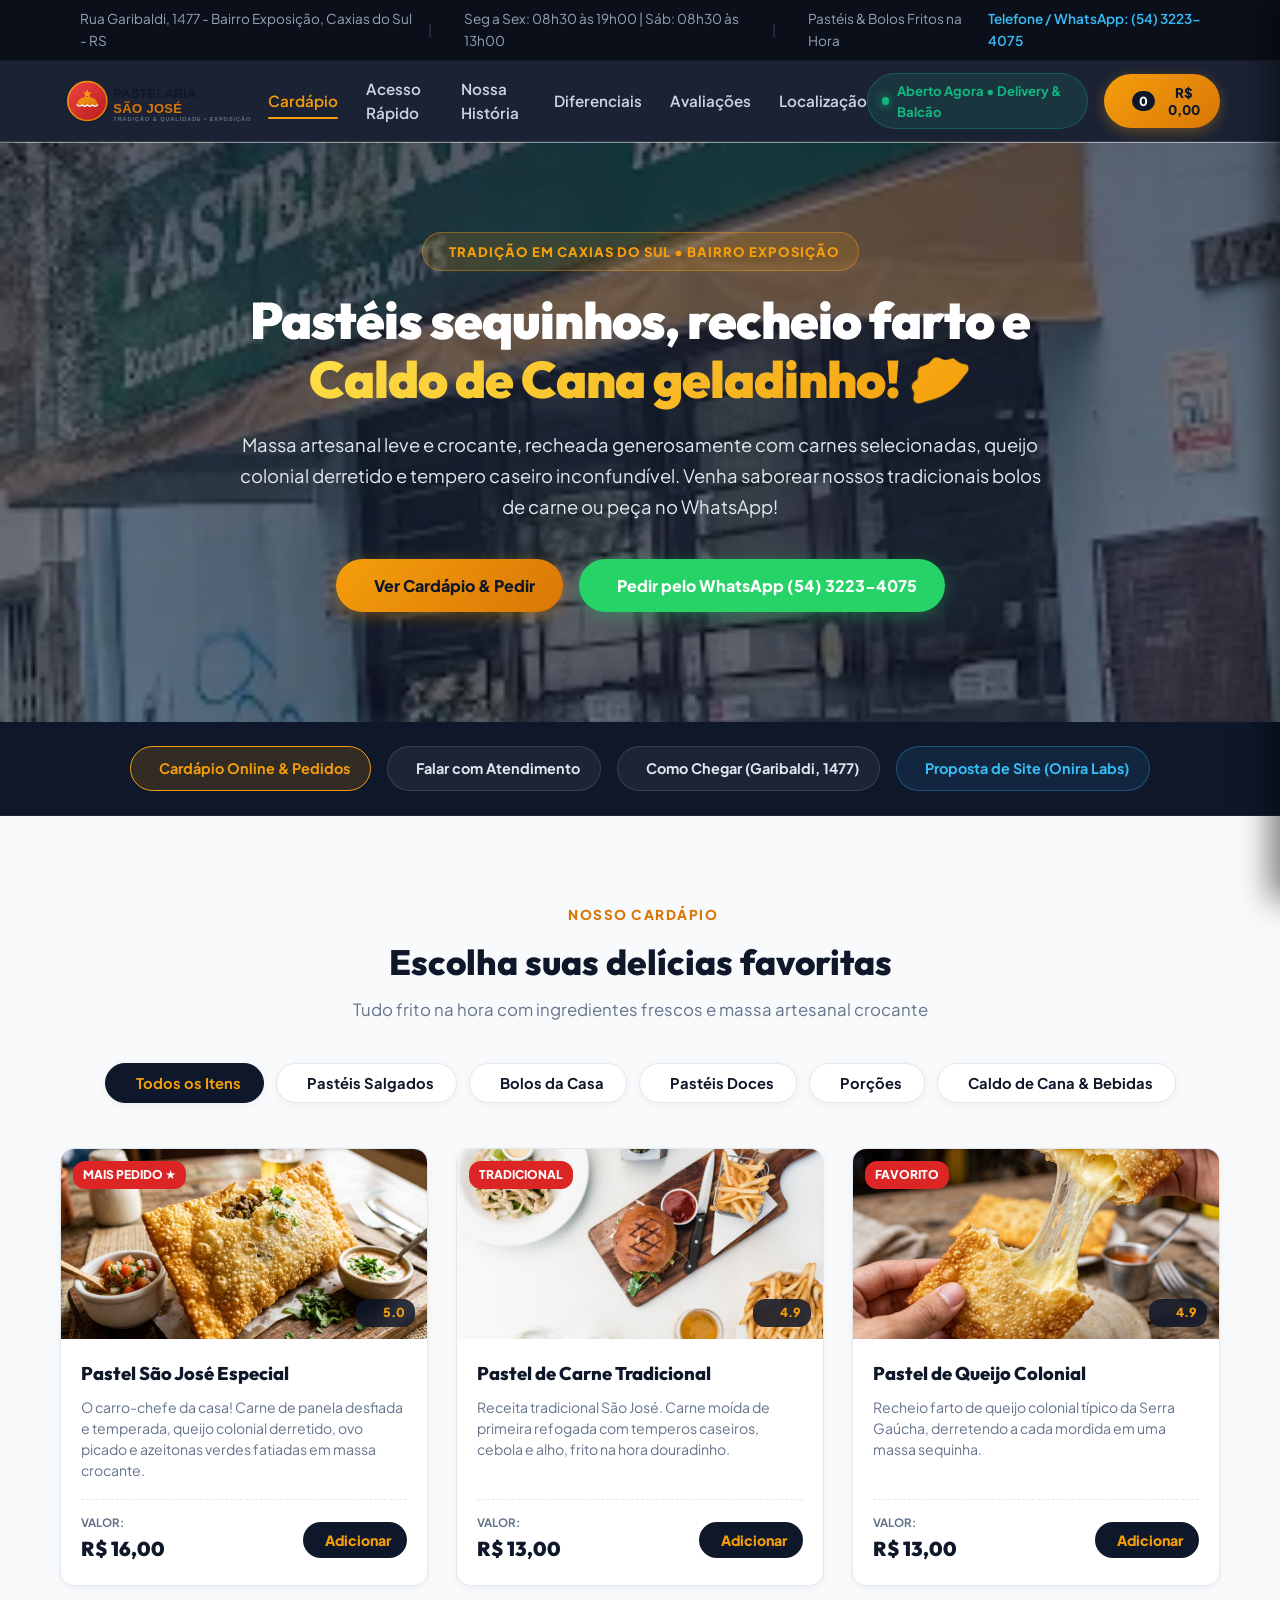
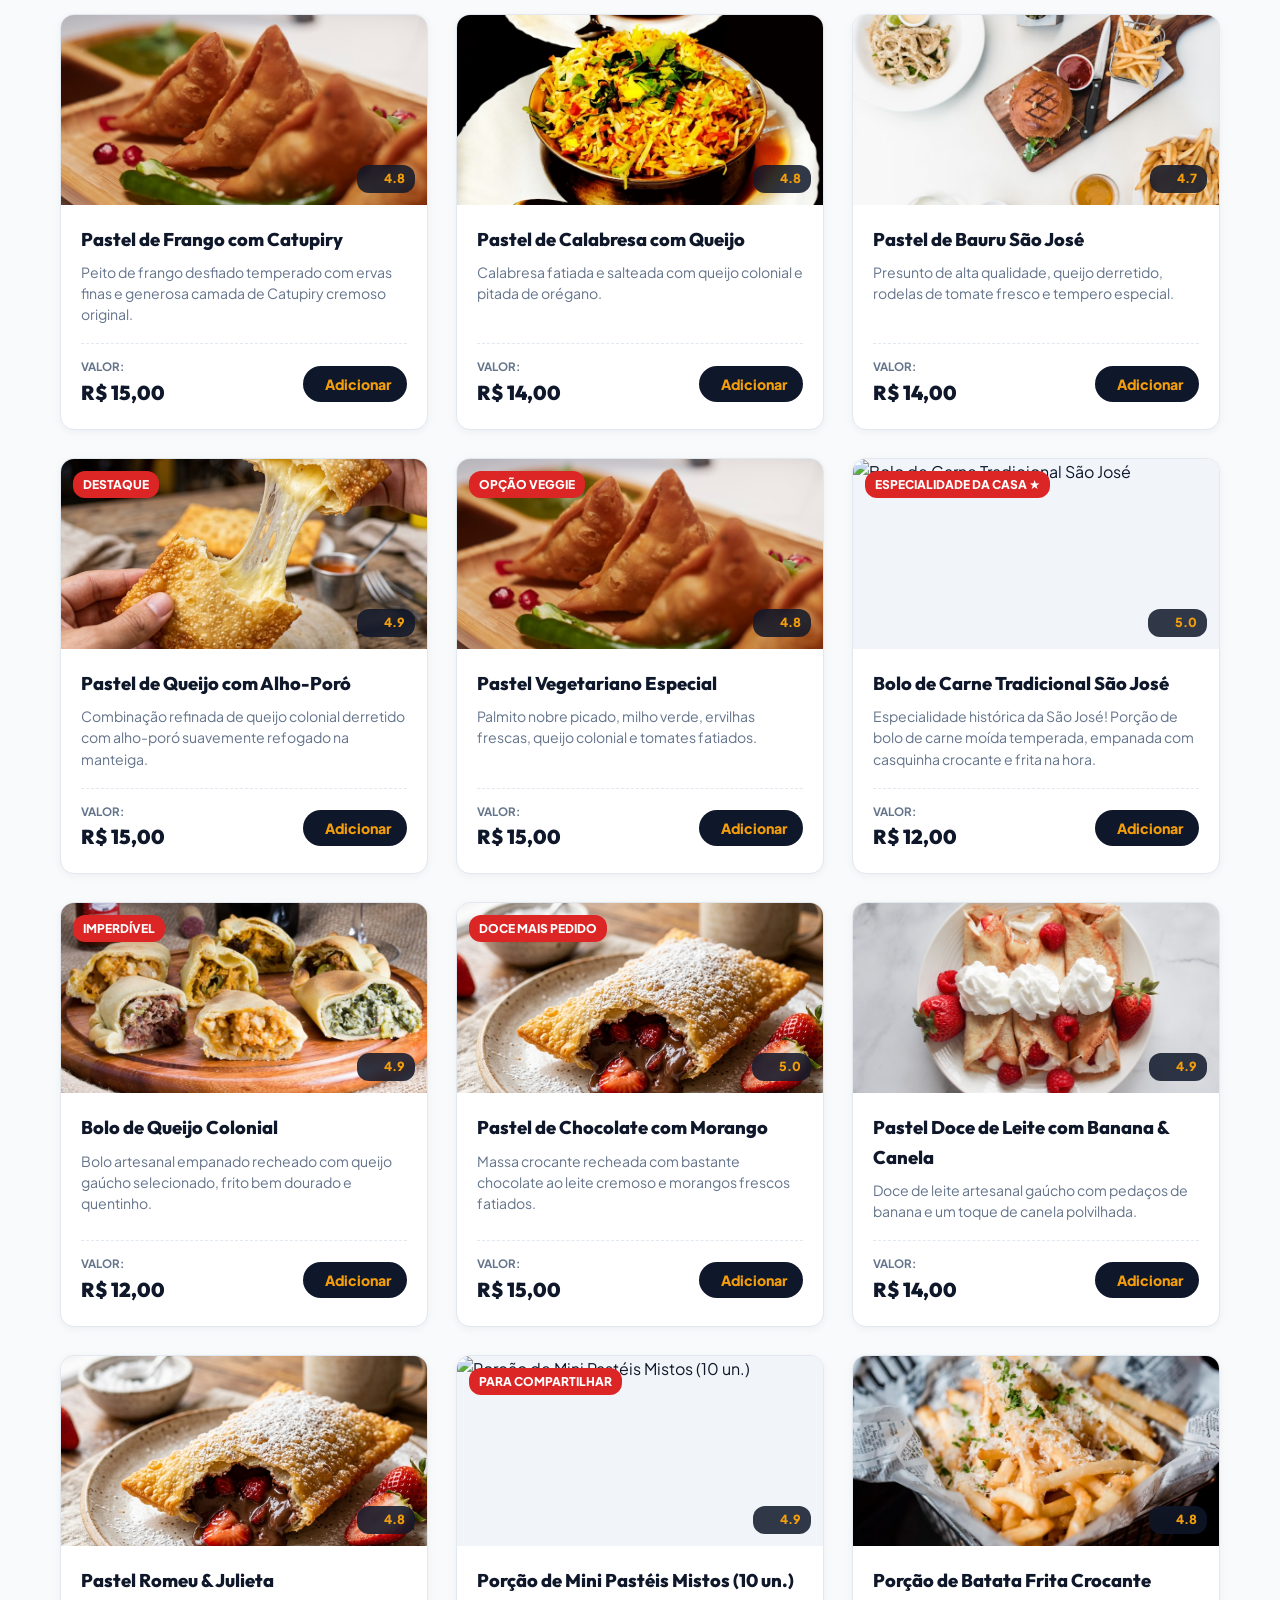
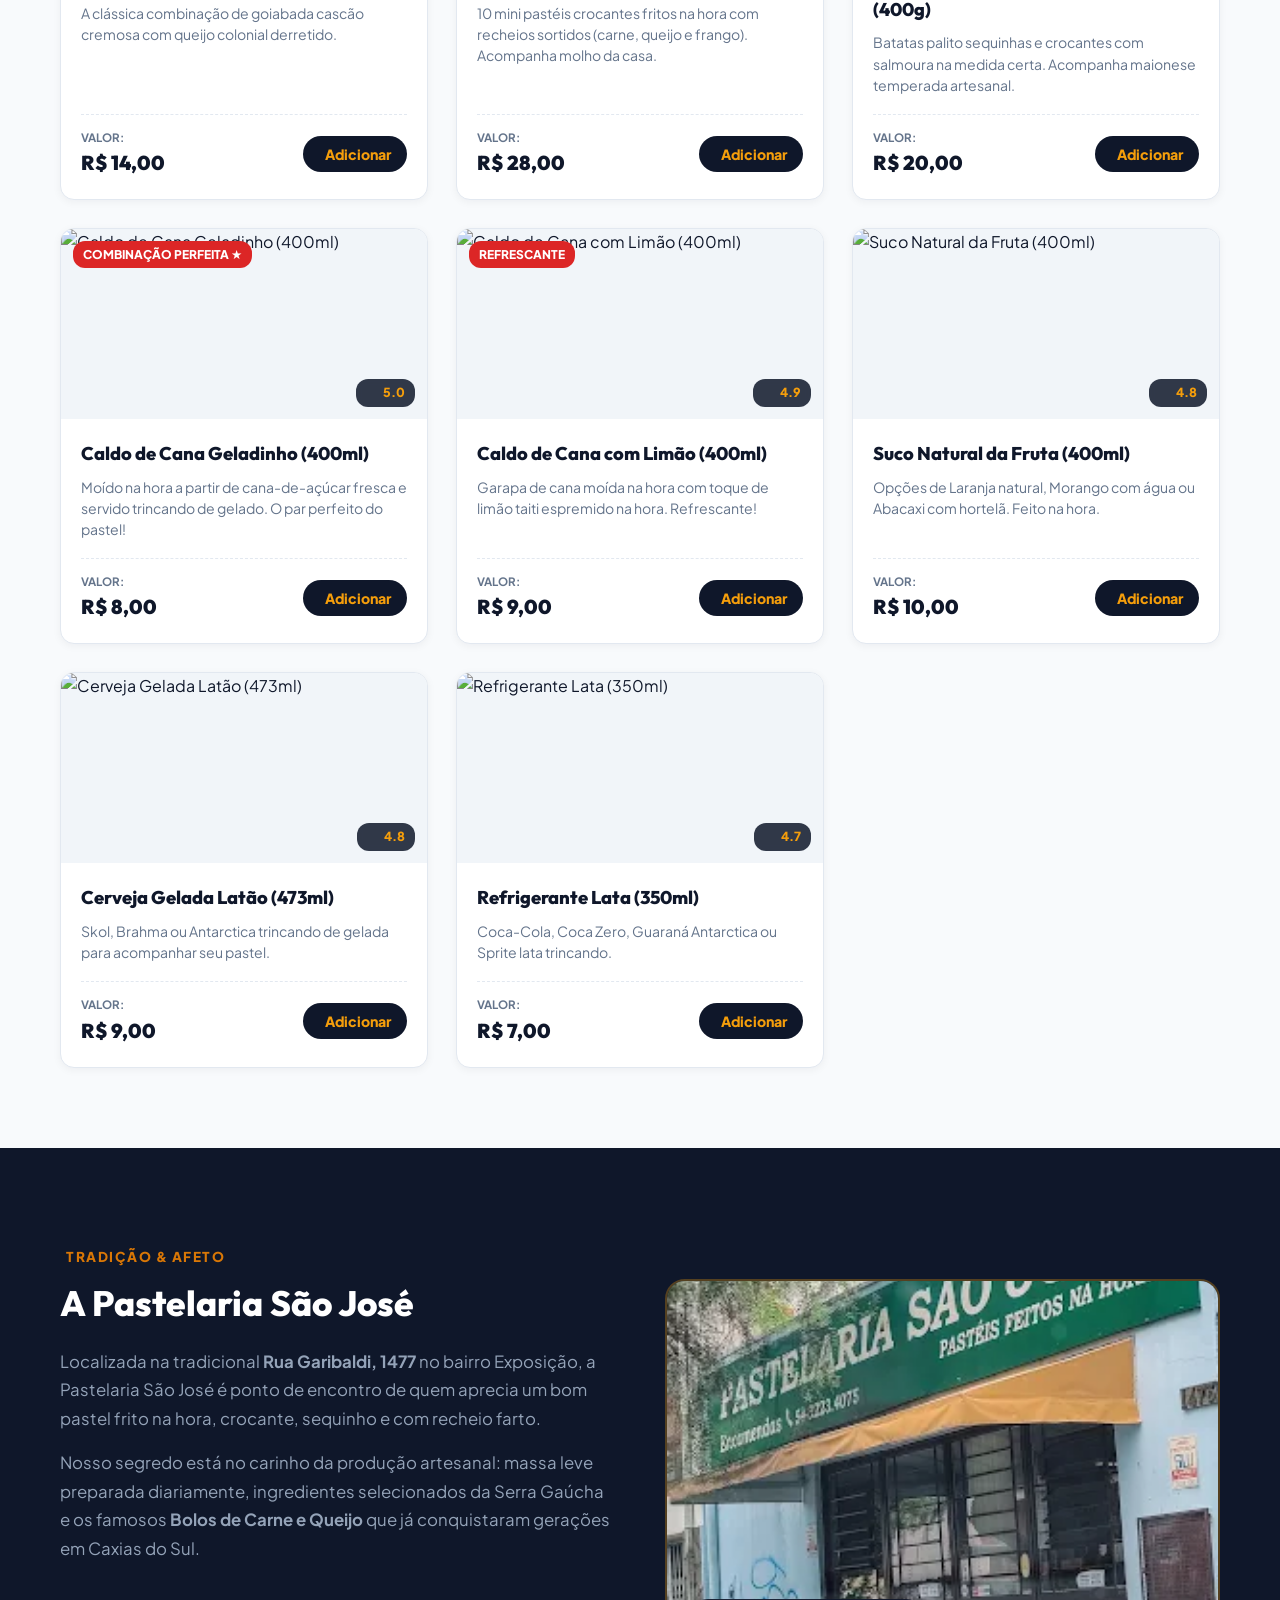
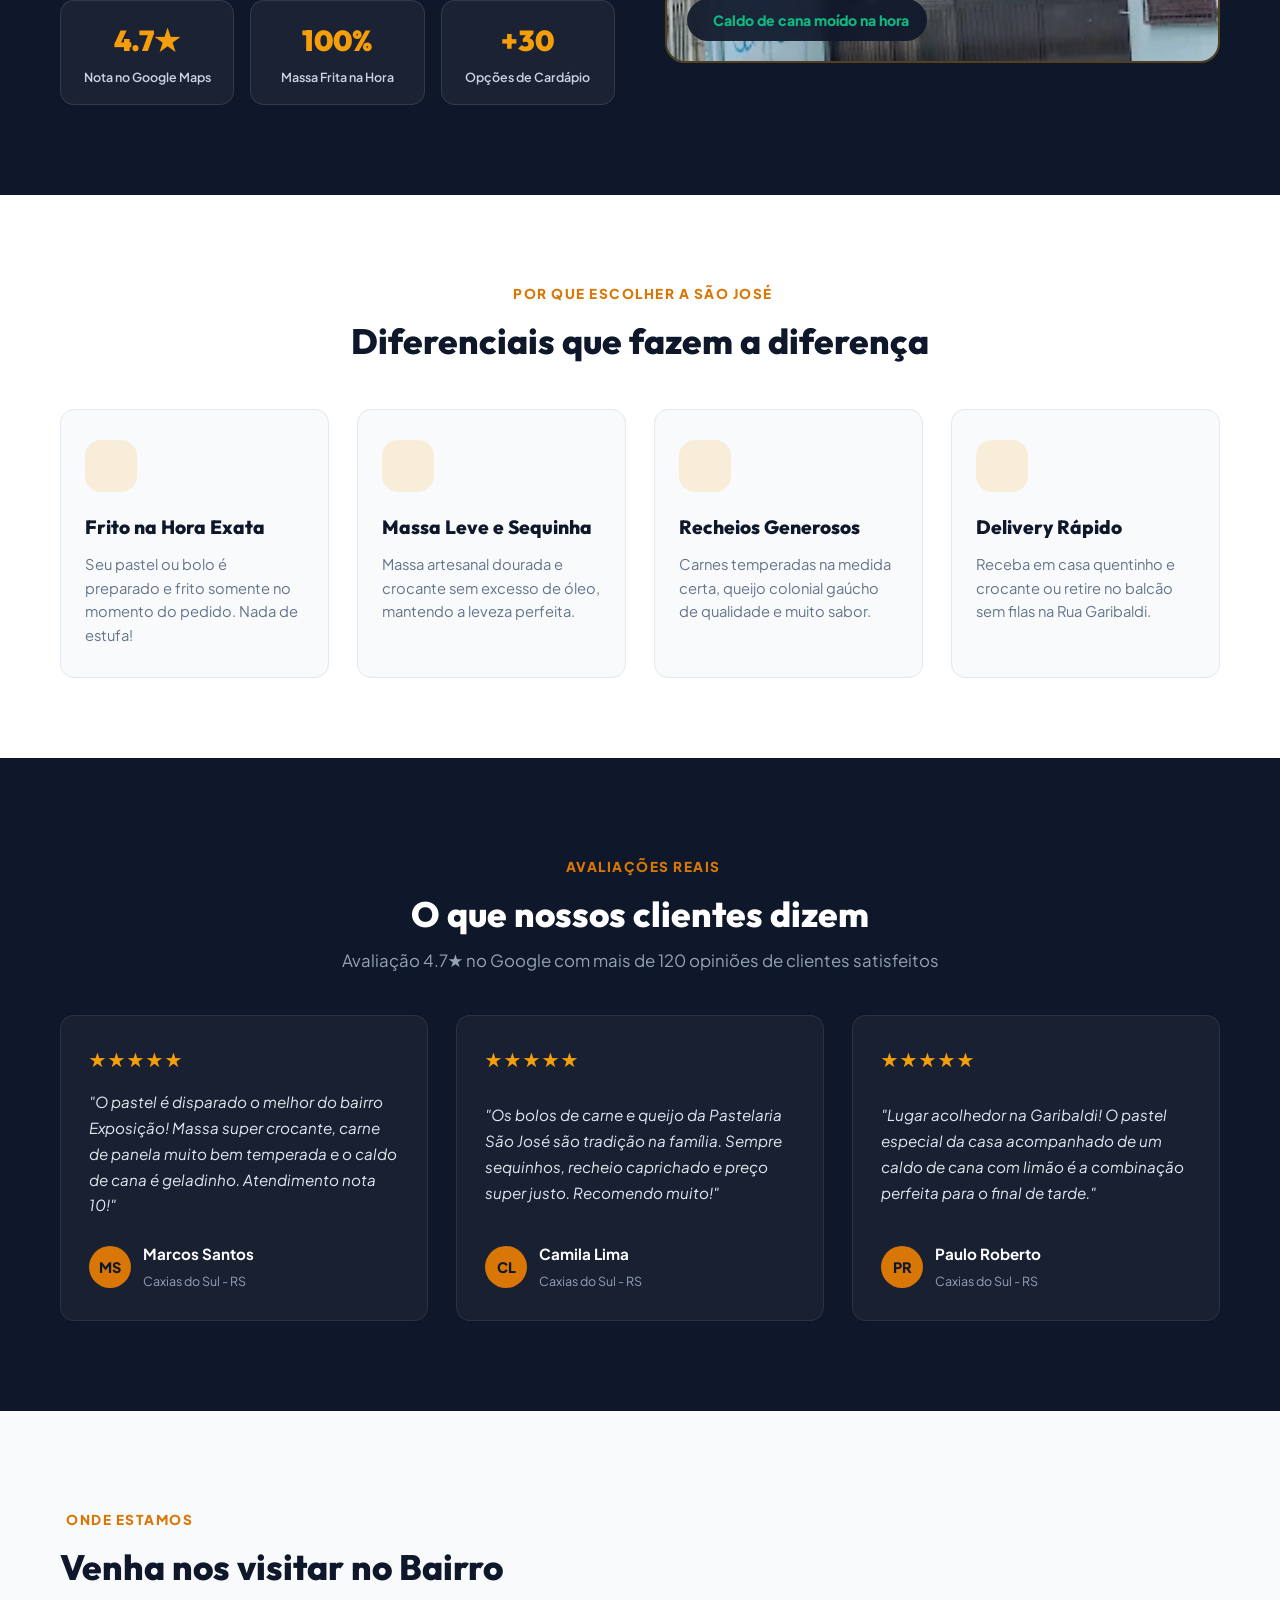
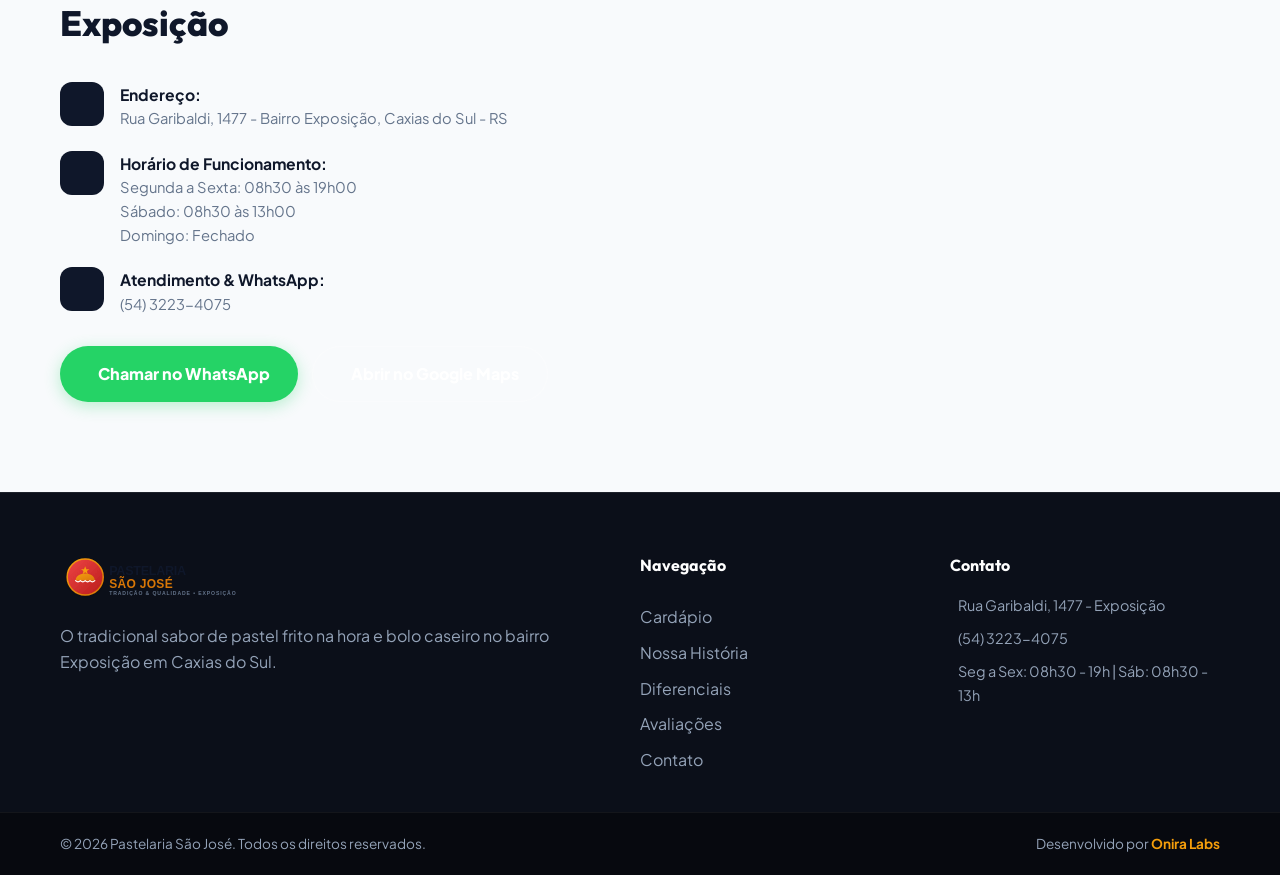
==== commit e8ce9b9c: "Add authentic store facade photo (pastelaria_saojose.webp) to hero and about sections" ====
--- a/index.html
+++ b/index.html
@@ -185,7 +185,7 @@
             </div>
             <div class="about-media">
                 <div class="media-box">
-                    <img src="assets/pastel1.jpg" alt="Pastel São José frito na hora" class="about-img main-img">
+                    <img src="assets/pastelaria_saojose.webp" alt="Fachada tradicional da Pastelaria São José no bairro Exposição" class="about-img main-img">
                     <div class="media-badge">
                         <i data-lucide="check-circle-2"></i> Caldo de cana moído na hora
                     </div>
--- a/style.css
+++ b/style.css
@@ -227,7 +227,7 @@
 /* Hero Section */
 .hero {
     position: relative;
-    background: linear-gradient(rgba(11, 15, 25, 0.75), rgba(11, 15, 25, 0.85)), url('assets/hero-bg.jpg') center/cover no-repeat;
+    background: linear-gradient(rgba(15, 23, 42, 0.60), rgba(15, 23, 42, 0.50)), url('assets/pastelaria_saojose.webp') center/cover no-repeat;
     color: #FFFFFF;
     padding: 90px 0 110px;
     text-align: center;
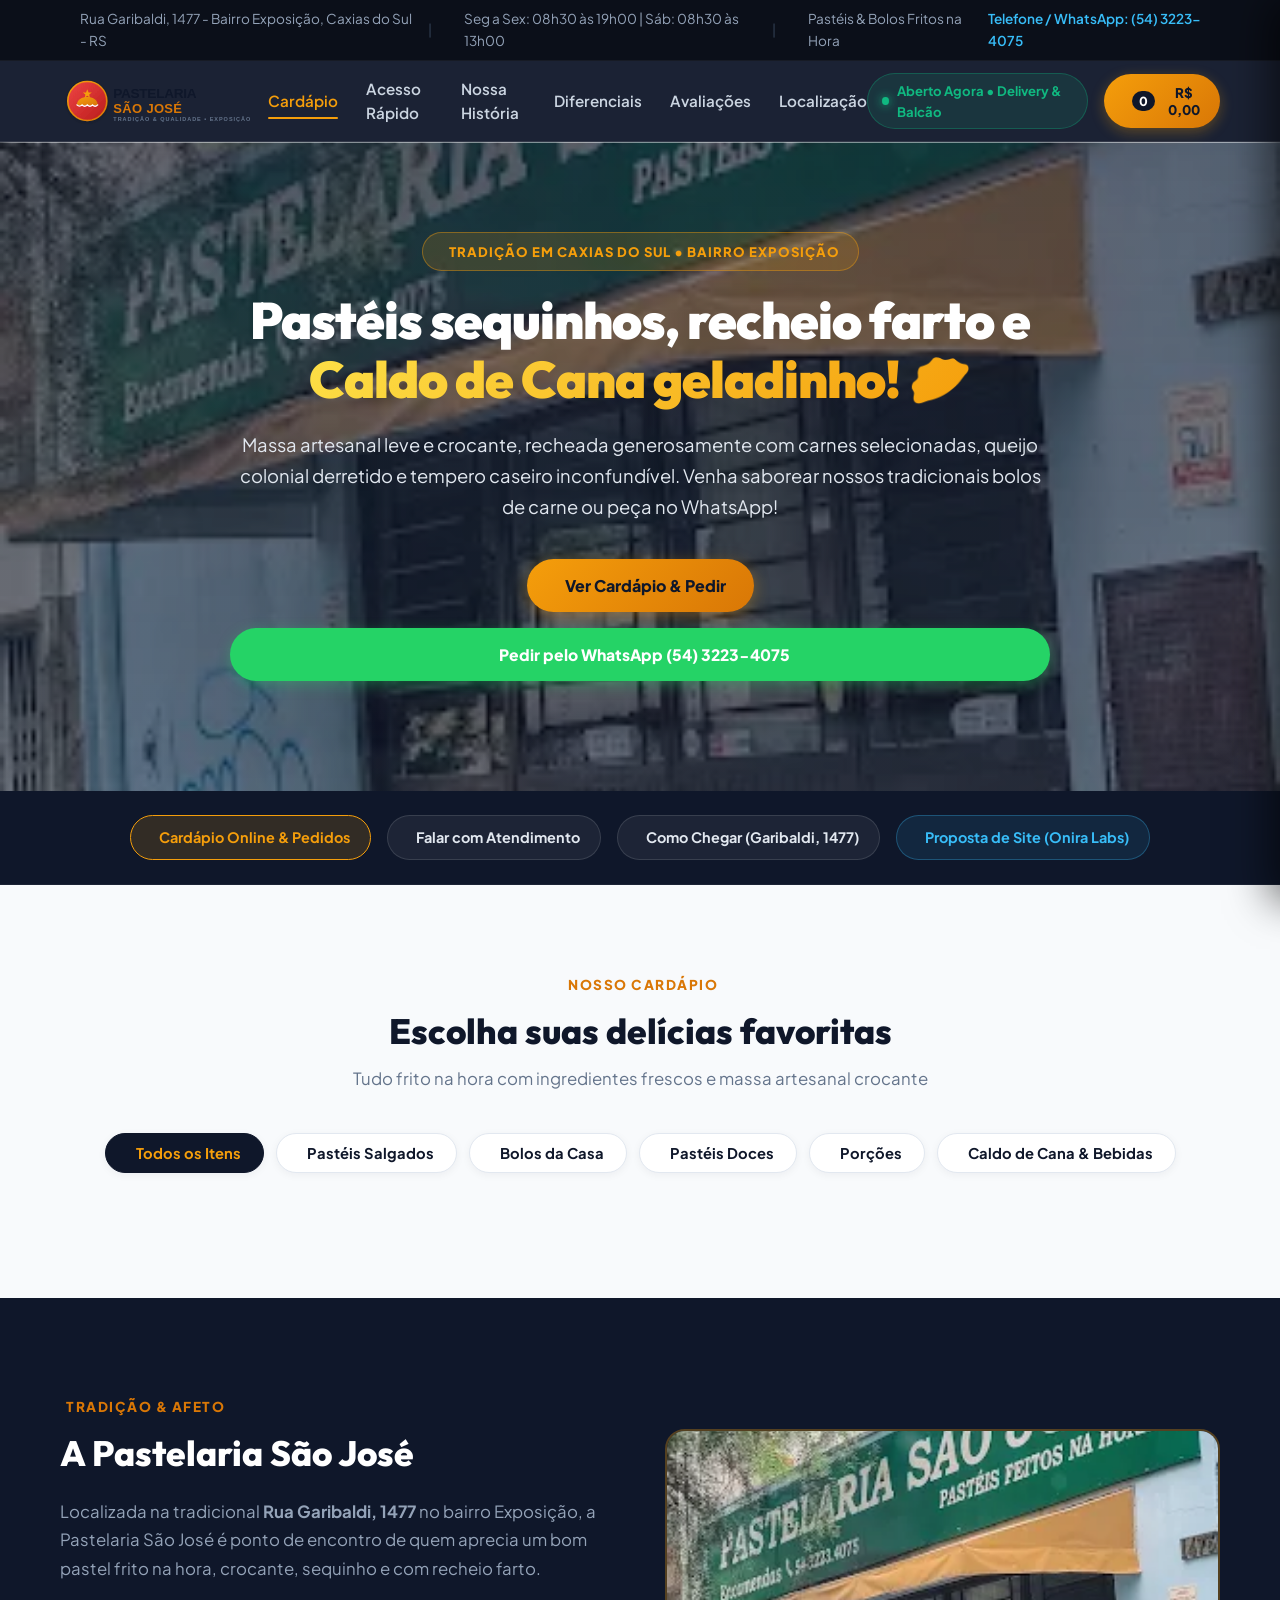
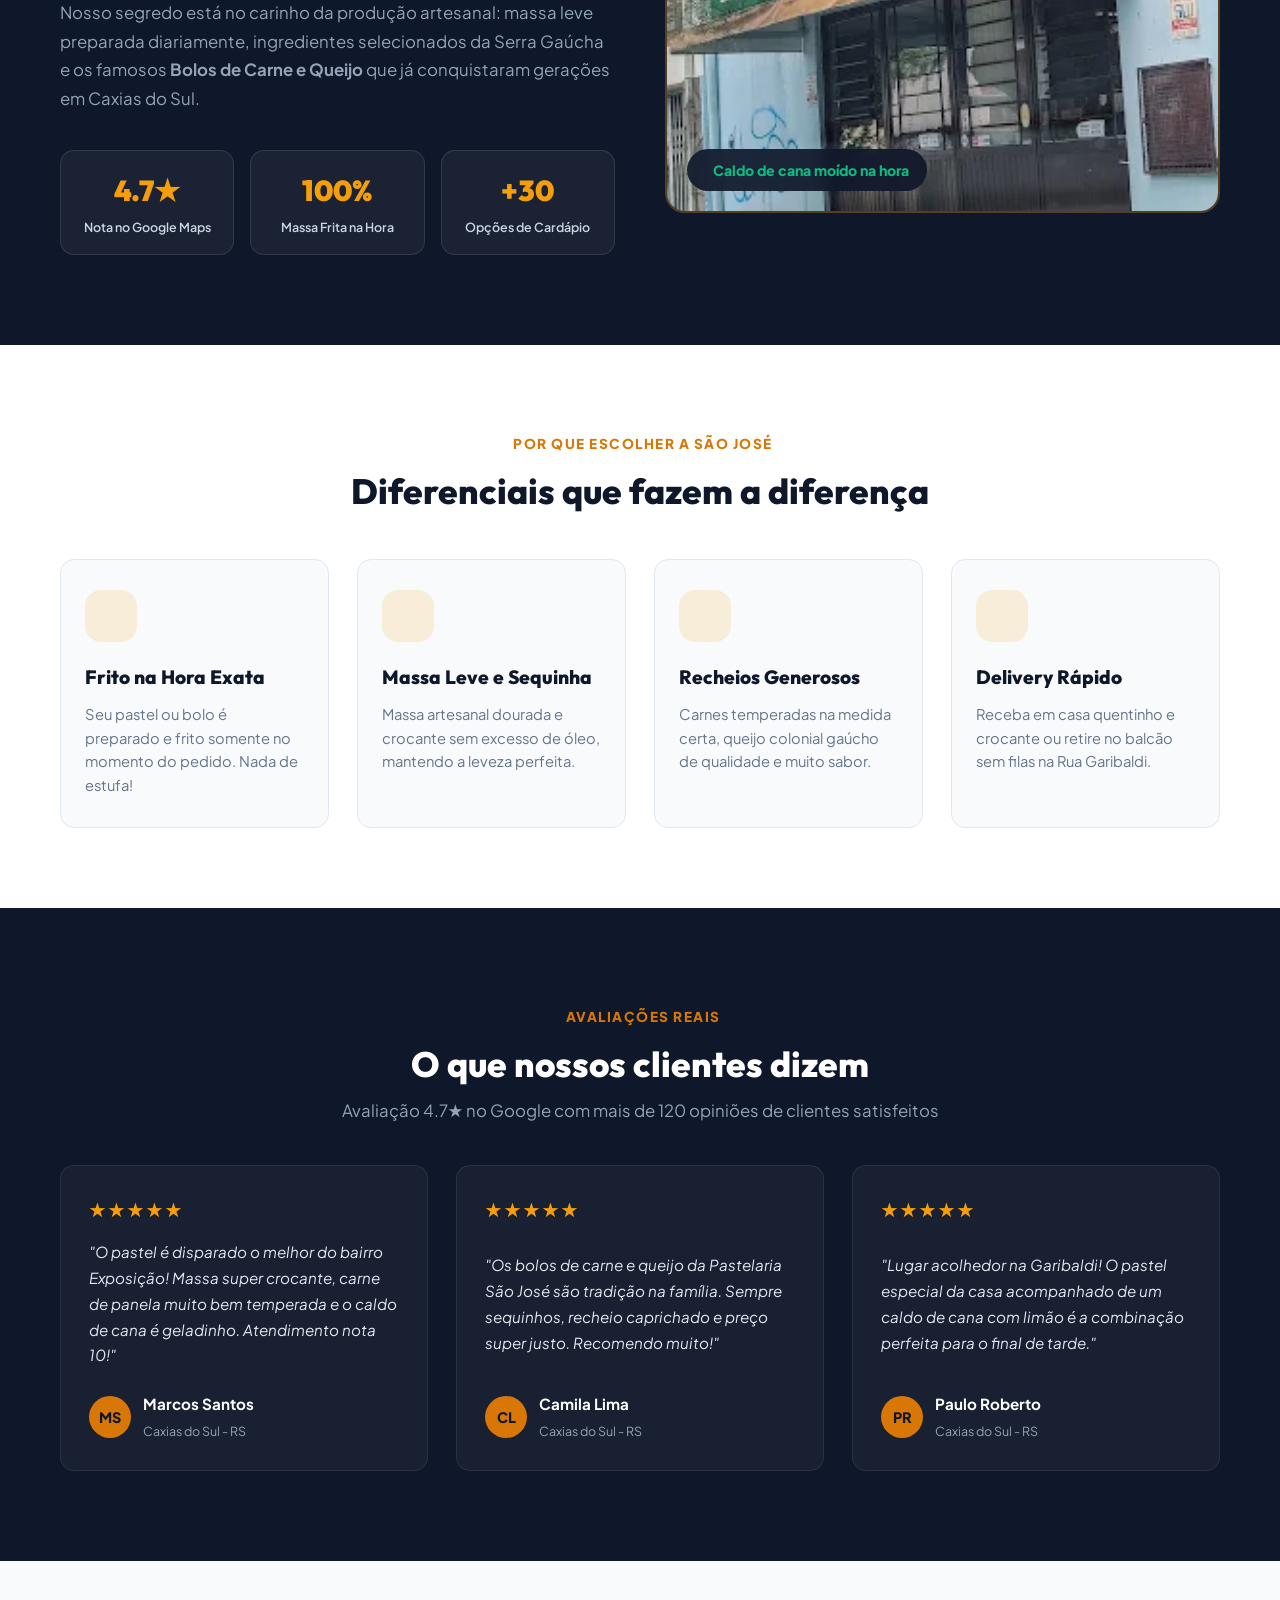
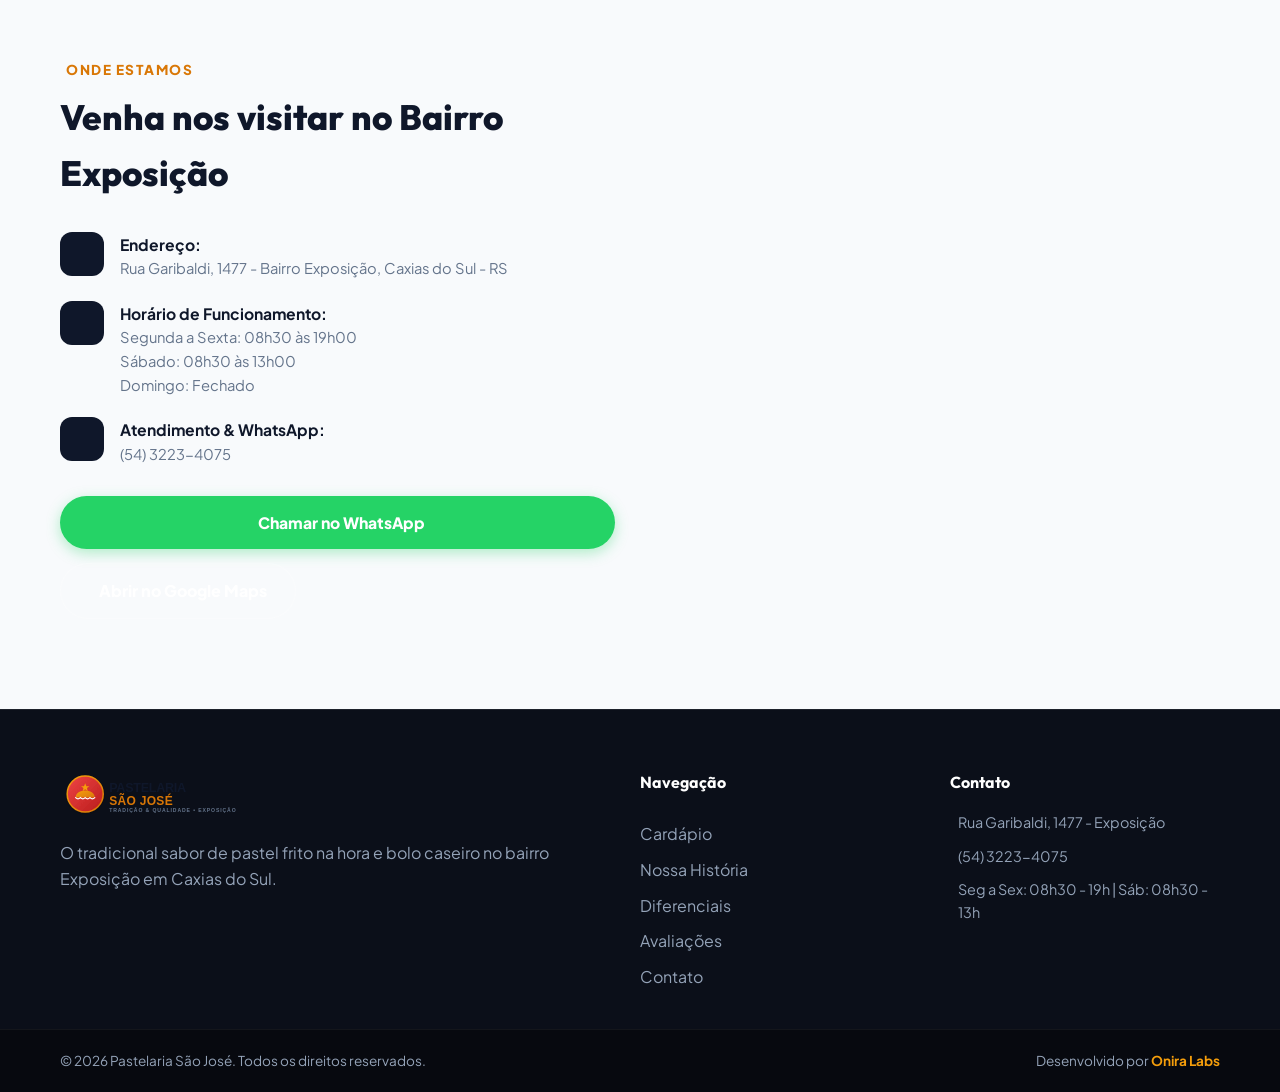
==== commit 22fa4027: "Implement exact CLAEM cart drawer structure and design" ====
--- a/index.html
+++ b/index.html
@@ -358,108 +358,118 @@
         </div>
     </footer>
 
-    <!-- Shopping Cart Drawer -->
-    <div class="cart-drawer-overlay" id="cart-overlay" onclick="window.toggleCartDrawer(false)"></div>
+    <!-- Shopping Cart Drawer (CLAEM MASTER TEMPLATE STRUCTURE) -->
+    <div class="cart-drawer-overlay" id="cart-overlay" onclick="window.closeCart()"></div>
     <aside class="cart-drawer" id="cart-drawer">
+        <!-- Fixed Drawer Header (Crisp #FFFFFF Title & ALWAYS ORANGE Pill Button Top Right) -->
         <div class="cart-header">
             <div class="cart-header-title">
                 <i data-lucide="shopping-bag"></i>
-                <h3 style="color:#FFFFFF; font-weight:800; font-size:1.25rem;">Seu Pedido • Pastelaria São José</h3>
-            </div>
-            <button class="cart-close-btn" onclick="window.toggleCartDrawer(false)">
-                <i data-lucide="x"></i>
+                <span>Seu Pedido São José</span>
+            </div>
+            <button type="button" class="btn-continue-shopping" onclick="window.closeCart()" aria-label="Continuar Escolhendo">
+                <i data-lucide="arrow-left" style="width:14px; height:14px;"></i>
+                <span>Continuar Escolhendo</span>
             </button>
         </div>
-
+        
+        <!-- Single Unified Scrollable Body -->
         <div class="cart-body">
-            <!-- Items Container -->
-            <div class="cart-items-container" id="cart-items-list">
-                <!-- Cart items dynamically rendered -->
-            </div>
-
-            <!-- Fulfillment Toggle -->
-            <div class="fulfillment-section">
-                <label class="form-label">Forma de Entrega / Retirada:</label>
-                <div class="fulfillment-toggle">
-                    <button type="button" class="ful-btn active" id="ful-delivery" onclick="setFulfillment('delivery')">
-                        <i data-lucide="truck"></i> Tele-Entrega
+            <!-- Cart Items Section -->
+            <div class="cart-section">
+                <div class="cart-section-title">ITENS DO PEDIDO</div>
+                <div id="cart-items-container" class="cart-items-container">
+                    <!-- JS populated -->
+                </div>
+            </div>
+
+            <!-- Delivery Type Toggle -->
+            <div class="cart-option-group">
+                <label>FORMA DE ENTREGA / RETIRADA:</label>
+                <div class="delivery-toggle">
+                    <button type="button" class="del-btn active" data-type="delivery">
+                        <i data-lucide="truck"></i> Delivery (R$ 6,00)
                     </button>
-                    <button type="button" class="ful-btn" id="ful-pickup" onclick="setFulfillment('pickup')">
-                        <i data-lucide="store"></i> Retirar no Balcão
+                    <button type="button" class="del-btn" data-type="retirada">
+                        <i data-lucide="store"></i> Retirada no Balcão
                     </button>
                 </div>
             </div>
 
-            <!-- Customer Details Form -->
-            <div class="cart-form">
-                <div class="form-group">
-                    <label for="cust-name" class="form-label">Nome Completo:</label>
-                    <input type="text" id="cust-name" class="form-input" placeholder="Digite seu nome completo...">
-                </div>
-                
-                <div class="form-group" id="address-group">
-                    <label for="cust-address" class="form-label">Endereço Completo de Entrega:</label>
-                    <input type="text" id="cust-address" class="form-input" placeholder="Rua, número, complemento e bairro...">
-                </div>
-
-                <div class="form-group">
-                    <label for="payment-method" class="form-label">Forma de Pagamento:</label>
-                    <select id="payment-method" class="form-select" onchange="onPaymentChange(this.value)">
-                        <option value="pix">Pix (Chave com desconto ou Copia e Cola)</option>
-                        <option value="card">Cartão de Crédito / Débito (Máquina)</option>
-                        <option value="cash">Dinheiro na Entrega</option>
-                    </select>
-                </div>
-
-                <div class="form-group hidden" id="change-group">
-                    <label for="cash-change" class="form-label">Troco para quanto?</label>
-                    <input type="text" id="cash-change" class="form-input" placeholder="Ex: R$ 50,00 ou R$ 100,00">
-                </div>
-
-                <div class="form-group">
-                    <label for="order-obs" class="form-label">Observações do Pedido (Opcional):</label>
-                    <textarea id="order-obs" class="form-textarea" placeholder="Ex: Pastel sem maionese, maionese extra, caprichar na pimenta..."></textarea>
-                </div>
-            </div>
-
-            <!-- Pix Key Copy Section -->
-            <div class="pix-key-box" id="pix-key-box">
-                <div class="pix-key-info">
-                    <span>Chave Pix CNPJ / Celular:</span>
-                    <strong>(54) 3223-4075</strong>
-                </div>
-                <button type="button" class="btn-pix-copy" id="btn-pix-copy" onclick="copyPixKey()">
-                    <i data-lucide="copy"></i> Copiar Chave Pix
-                </button>
-            </div>
-
-            <!-- Summary & Submit CTA -->
-            <div class="cart-summary-box">
+            <!-- Address / Customer Form -->
+            <div class="cart-option-group" id="address-box">
+                <label>SEUS DADOS PARA ENTREGA:</label>
+                <input type="text" id="cust-name" class="input-dark" placeholder="Seu Nome Completo" style="margin-bottom:8px;">
+                <input type="text" id="cust-address" class="input-dark" placeholder="Endereço Completo de Entrega (Rua, Nº, Bairro)">
+            </div>
+
+            <!-- Payment Method Toggle -->
+            <div class="cart-option-group">
+                <label>FORMA DE PAGAMENTO:</label>
+                <div class="payment-toggle">
+                    <button type="button" class="pay-btn active" data-pay="Pix (Chave Copia e Cola)">
+                        <i data-lucide="qr-code"></i> Pix
+                    </button>
+                    <button type="button" class="pay-btn" data-pay="Cartão de Crédito/Débito">
+                        <i data-lucide="credit-card"></i> Cartão
+                    </button>
+                    <button type="button" class="pay-btn" data-pay="Dinheiro">
+                        <i data-lucide="banknote"></i> Dinheiro
+                    </button>
+                </div>
+
+                <!-- Cash Change Box -->
+                <div id="cash-change-box" style="display:none; margin-top:8px;">
+                    <input type="text" id="cash-change-val" class="input-dark" placeholder="Troco para quanto? Ex: R$ 50,00">
+                </div>
+
+                <!-- Pix Lock Info Box with Dynamic QR Code -->
+                <div id="pix-lock-box" class="pix-lock-box">
+                    <div class="pix-lock-title">
+                        <i data-lucide="shield-check"></i>
+                        <span>Pix Copia e Cola &amp; QR Code (Valor Travado)</span>
+                    </div>
+                    <div class="pix-qr-container">
+                        <img id="pix-qr-img" src="https://api.qrserver.com/v1/create-qr-code/?size=160x160&amp;data=555432234075" alt="Pix QR Code São José" class="pix-qr-code">
+                        <div class="pix-qr-info">
+                            <p class="pix-lock-desc">
+                                Valor exato: <strong id="pix-locked-amount" style="color:#FFF;">R$ 0,00</strong>.<br>
+                                Escaneie a imagem com o aplicativo do seu banco ou copie a chave abaixo.
+                            </p>
+                            <button type="button" class="btn-copy-pix" onclick="window.copyPixKey()" id="btn-copy-pix-key">
+                                <i data-lucide="copy"></i> Copiar Chave Pix
+                            </button>
+                        </div>
+                    </div>
+                </div>
+            </div>
+
+            <!-- Summary Breakdown -->
+            <div class="cart-summary">
                 <div class="summary-line">
                     <span>Subtotal:</span>
-                    <strong id="summary-subtotal">R$ 0,00</strong>
-                </div>
-                <div class="summary-line" id="summary-delivery-line">
-                    <span>Taxa de Entrega (Estimada):</span>
-                    <strong id="summary-delivery">R$ 6,00</strong>
-                </div>
-                <div class="summary-line total-line">
+                    <span id="cart-subtotal">R$ 0,00</span>
+                </div>
+                <div class="summary-line">
+                    <span>Taxa de Entrega:</span>
+                    <span id="cart-delivery-fee">R$ 6,00</span>
+                </div>
+                <div class="summary-line total">
                     <span>Total Estimado:</span>
-                    <strong id="summary-total" style="color: #10B981;">R$ 0,00</strong>
-                </div>
-
-                <button class="btn-submit-order" onclick="submitOrderWhatsApp()">
-                    <i data-lucide="message-circle"></i> Confirmar &amp; Enviar Pedido via WhatsApp
-                </button>
-                
-                <button class="btn-continue-choosing" onclick="window.toggleCartDrawer(false)">
-                    <i data-lucide="arrow-left"></i> Continuar Escolhendo
-                </button>
-            </div>
-        </div>
-
-        <div class="cart-footer-signature">
-            <span>Tecnologia por <strong style="color: #F59E0B;">Onira Labs</strong></span>
+                    <span id="cart-grand-total">R$ 0,00</span>
+                </div>
+            </div>
+
+            <!-- Submit CTA -->
+            <button type="button" class="btn btn-whatsapp btn-block" onclick="window.sendWhatsAppOrder()" id="btn-send-whatsapp">
+                <i data-lucide="send"></i>
+                <span>Enviar Pedido via WhatsApp</span>
+            </button>
+
+            <!-- TECNOLOGIA BY ONIRA LABS SIGNATURE -->
+            <div class="onira-signature">
+                <span>Tecnologia por <strong>Onira Labs</strong></span>
+            </div>
         </div>
     </aside>
 
--- a/style.css
+++ b/style.css
@@ -920,22 +920,25 @@
     align-items: center;
 }
 
-/* Cart Drawer */
+/* ==========================================================================
+   SHOPPING CART DRAWER - CLAEM MASTER TEMPLATE STRUCTURE
+   ========================================================================== */
+
 .cart-drawer-overlay {
     position: fixed;
     top: 0;
     left: 0;
     width: 100vw;
     height: 100vh;
-    background: rgba(15, 23, 42, 0.7);
+    background: rgba(0, 0, 0, 0.75);
     backdrop-filter: blur(4px);
-    z-index: 200;
+    z-index: 2000;
     opacity: 0;
     visibility: hidden;
-    transition: var(--transition);
-}
-
-.cart-drawer-overlay.open {
+    transition: all 0.3s ease;
+}
+
+.cart-drawer-overlay.active, .cart-drawer-overlay.open {
     opacity: 1;
     visibility: visible;
 }
@@ -943,263 +946,365 @@
 .cart-drawer {
     position: fixed;
     top: 0;
+    right: -520px;
+    width: 100%;
+    max-width: 520px;
+    height: 100vh;
+    background: #0B0B0C;
+    border-left: 1px solid rgba(255, 255, 255, 0.12);
+    z-index: 2001;
+    display: flex;
+    flex-direction: column;
+    transition: right 0.35s cubic-bezier(0.16, 1, 0.3, 1);
+    box-shadow: -10px 0 40px rgba(0, 0, 0, 0.6);
+
+    scrollbar-width: none !important;
+    -ms-overflow-style: none !important;
+}
+
+.cart-drawer.active, .cart-drawer.open {
     right: 0;
-    width: 100%;
-    max-width: 440px;
-    height: 100vh;
-    background: var(--drawer-bg);
-    color: #FFFFFF;
-    z-index: 201;
-    transform: translateX(100%);
-    transition: transform 0.35s cubic-bezier(0.16, 1, 0.3, 1);
-    display: flex;
-    flex-direction: column;
-    box-shadow: -10px 0 30px rgba(0, 0, 0, 0.5);
-}
-
-.cart-drawer.open {
-    transform: translateX(0);
-}
-
+}
+
+/* Fixed Drawer Header (Crisp #FFFFFF Title & ALWAYS ORANGE Pill Button Top Right) */
 .cart-header {
-    padding: 20px;
-    background: #0F172A;
-    border-bottom: 1px solid rgba(255, 255, 255, 0.1);
-    display: flex;
-    align-items: center;
+    display: flex;
     justify-content: space-between;
+    align-items: center;
+    padding: 20px 24px;
+    border-bottom: 1px solid rgba(255, 255, 255, 0.12);
+    background: #0B0B0C;
+    flex-shrink: 0;
+    z-index: 10;
 }
 
 .cart-header-title {
+    color: #FFFFFF !important;
+    font-size: 1.2rem;
+    font-weight: 800;
     display: flex;
     align-items: center;
     gap: 10px;
-    color: #FFFFFF;
-}
-
-.cart-close-btn {
-    background: rgba(255, 255, 255, 0.1);
-    color: #FFFFFF;
-    width: 36px;
-    height: 36px;
-    border-radius: 50%;
-    display: flex;
-    align-items: center;
-    justify-content: center;
-    transition: var(--transition);
-}
-
-.cart-close-btn:hover {
-    background: rgba(255, 255, 255, 0.2);
-}
-
+    font-family: var(--font-heading);
+}
+
+.cart-header-title i {
+    color: var(--primary) !important;
+    width: 22px;
+    height: 22px;
+}
+
+/* CONTINUAR ESCOLHENDO BUTTON - ALWAYS AMBER ORANGE (#F59E0B) TOP RIGHT */
+.btn-continue-shopping {
+    display: inline-flex;
+    align-items: center;
+    gap: 6px;
+    padding: 8px 16px;
+    background: rgba(245, 158, 11, 0.15) !important;
+    border: 1px solid #F59E0B !important;
+    border-radius: 9999px;
+    color: #F59E0B !important;
+    font-size: 0.84rem;
+    font-weight: 800;
+    font-family: var(--font-heading);
+    cursor: pointer;
+    transition: all 0.2s ease;
+    text-decoration: none;
+    user-select: none;
+    box-shadow: 0 0 12px rgba(245, 158, 11, 0.1);
+}
+
+.btn-continue-shopping:hover {
+    background: #F59E0B !important;
+    color: #000000 !important;
+    border-color: #F59E0B !important;
+    box-shadow: 0 4px 16px rgba(245, 158, 11, 0.35);
+}
+
+.btn-continue-shopping i {
+    color: #F59E0B !important;
+}
+
+.btn-continue-shopping:hover i {
+    color: #000000 !important;
+}
+
+/* Single Unified Cart Body (Natural Smooth Scroll) */
 .cart-body {
     flex: 1;
     overflow-y: auto;
-    padding: 20px;
+    padding: 24px;
+    background: #111115;
     display: flex;
     flex-direction: column;
-    gap: 20px;
+    gap: 22px;
+
+    scrollbar-width: none !important;
+    -ms-overflow-style: none !important;
+}
+
+.cart-body::-webkit-scrollbar {
+    display: none !important;
+    width: 0 !important;
+}
+
+.cart-section-title {
+    font-size: 0.82rem;
+    font-weight: 800;
+    letter-spacing: 1px;
+    color: #A1A1AA;
+    text-transform: uppercase;
+    margin-bottom: 12px;
 }
 
 .cart-items-container {
     display: flex;
     flex-direction: column;
     gap: 12px;
-    min-height: 120px;
-}
-
-.cart-empty {
-    text-align: center;
-    padding: 40px 20px;
-    color: #94A3B8;
 }
 
 .cart-item {
     display: flex;
-    align-items: center;
-    gap: 12px;
-    background: rgba(255, 255, 255, 0.04);
-    border: 1px solid rgba(255, 255, 255, 0.08);
-    padding: 10px;
-    border-radius: var(--radius-sm);
-}
-
-.cart-item-img {
-    width: 54px;
-    height: 54px;
-    border-radius: 6px;
-    object-fit: cover;
+    justify-content: space-between;
+    align-items: center;
+    background: #18181B;
+    border: 1px solid rgba(255, 255, 255, 0.1);
+    border-radius: 14px;
+    padding: 14px 16px;
+    transition: all 0.2s ease;
+}
+
+.cart-item:hover {
+    border-color: rgba(255, 255, 255, 0.2);
 }
 
 .cart-item-info {
     flex: 1;
-}
-
-.cart-item-title {
+    padding-right: 12px;
+}
+
+.cart-item-info h4 {
+    color: #FFFFFF;
+    font-size: 0.95rem;
+    font-weight: 700;
+    margin-bottom: 4px;
+}
+
+.cart-item-info p {
+    color: #A1A1AA;
+    font-size: 0.8rem;
+}
+
+.cart-item-note-input {
+    width: 100%;
+    margin-top: 8px;
+    padding: 6px 10px;
+    background: #0B0B0C;
+    border: 1px solid rgba(255, 255, 255, 0.12);
+    border-radius: 6px;
+    color: #FFFFFF;
+    font-size: 0.78rem;
+    font-family: var(--font-body);
+}
+
+.cart-item-note-input::placeholder {
+    color: #71717A;
+}
+
+.cart-item-price {
+    color: #F59E0B;
+    font-weight: 800;
+    font-size: 0.88rem;
+    margin-top: 6px;
+    display: block;
+}
+
+.cart-controls {
+    display: flex;
+    align-items: center;
+    gap: 8px;
+    background: rgba(255, 255, 255, 0.05);
+    padding: 4px 8px;
+    border-radius: 8px;
+    border: 1px solid rgba(255, 255, 255, 0.1);
+}
+
+.cart-qty-btn {
+    width: 32px;
+    height: 32px;
+    border-radius: 6px;
+    background: rgba(255, 255, 255, 0.1);
+    border: 1px solid rgba(255, 255, 255, 0.2);
+    color: #FFFFFF;
+    font-size: 1.1rem;
+    font-weight: 800;
+    line-height: 1;
+    cursor: pointer;
+    display: inline-flex;
+    align-items: center;
+    justify-content: center;
+    transition: all 0.2s ease;
+    user-select: none;
+}
+
+.cart-qty-btn:hover {
+    background: #F59E0B;
+    color: #000000;
+    border-color: #F59E0B;
+}
+
+.cart-qty-num {
+    font-weight: 800;
     font-size: 0.9rem;
-    font-weight: 700;
-    color: #FFFFFF;
-    line-height: 1.2;
-}
-
-.cart-item-price {
-    font-size: 0.82rem;
-    color: var(--primary-gold);
-    font-weight: 700;
-}
-
-.cart-item-controls {
-    display: flex;
-    align-items: center;
-    gap: 6px;
-}
-
-.qty-btn {
-    width: 26px;
-    height: 26px;
-    background: rgba(255, 255, 255, 0.1);
-    color: #FFFFFF;
-    border-radius: 4px;
-    display: flex;
-    align-items: center;
-    justify-content: center;
-    font-weight: 800;
-}
-
-.qty-val {
-    font-size: 0.88rem;
-    font-weight: 800;
-    min-width: 18px;
+    color: #FFFFFF;
+    min-width: 38px;
     text-align: center;
 }
 
-.remove-btn {
-    background: transparent;
-    color: #EF4444;
-    padding: 4px;
-    margin-left: 4px;
-}
-
-.fulfillment-section {
-    background: rgba(255, 255, 255, 0.03);
-    border: 1px solid rgba(255, 255, 255, 0.08);
-    padding: 14px;
-    border-radius: var(--radius-sm);
-}
-
-.fulfillment-toggle {
-    display: grid;
-    grid-template-columns: 1fr 1fr;
-    gap: 10px;
-    margin-top: 8px;
-}
-
-.ful-btn {
-    background: rgba(255, 255, 255, 0.06);
-    border: 1px solid rgba(255, 255, 255, 0.12);
-    color: #CBD5E1;
-    padding: 9px;
-    border-radius: 8px;
+.cart-option-group label {
+    display: block;
     font-size: 0.82rem;
     font-weight: 700;
+    color: #A1A1AA;
+    margin-bottom: 8px;
+    text-transform: uppercase;
+    letter-spacing: 0.5px;
+}
+
+.delivery-toggle, .payment-toggle {
+    display: flex;
+    gap: 8px;
+}
+
+.del-btn, .pay-btn {
+    flex: 1;
+    padding: 11px 12px;
+    font-size: 0.82rem;
+    font-weight: 700;
+    font-family: var(--font-heading);
+    background: #18181B;
+    border: 1px solid rgba(255, 255, 255, 0.12);
+    color: #A1A1AA;
+    border-radius: 8px;
+    cursor: pointer;
     display: flex;
     align-items: center;
     justify-content: center;
     gap: 6px;
-}
-
-.ful-btn.active {
-    background: var(--primary-gold);
-    color: #0F172A;
-    border-color: var(--primary-gold);
-}
-
-.cart-form {
-    display: flex;
-    flex-direction: column;
+    transition: all 0.2s ease;
+    user-select: none;
+}
+
+.del-btn:hover, .pay-btn:hover {
+    border-color: #F59E0B;
+    color: #FFFFFF;
+}
+
+.del-btn.active, .pay-btn.active {
+    border-color: #F59E0B;
+    color: #FFFFFF;
+    background: rgba(245, 158, 11, 0.25);
+    box-shadow: 0 0 12px rgba(245, 158, 11, 0.2);
+}
+
+.input-dark {
+    width: 100%;
+    padding: 11px 14px;
+    background: #0B0B0C;
+    border: 1px solid rgba(255, 255, 255, 0.15);
+    border-radius: 8px;
+    color: #FFFFFF;
+    font-family: var(--font-body);
+    font-size: 0.88rem;
+}
+
+.input-dark:focus {
+    outline: none;
+    border-color: #F59E0B;
+    box-shadow: 0 0 8px rgba(245, 158, 11, 0.3);
+}
+
+/* Pix Lock Info Box with Dynamic QR Code */
+.pix-lock-box {
+    background: rgba(16, 185, 129, 0.08);
+    border: 1px solid rgba(16, 185, 129, 0.25);
+    border-radius: 8px;
+    padding: 14px;
+    margin-top: 10px;
+}
+
+.pix-lock-title {
+    display: flex;
+    align-items: center;
+    gap: 6px;
+    color: #10B981;
+    font-weight: 700;
+    font-size: 0.85rem;
+    margin-bottom: 10px;
+}
+
+.pix-qr-container {
+    display: flex;
     gap: 14px;
-}
-
-.form-group {
-    display: flex;
-    flex-direction: column;
-    gap: 6px;
-}
-
-.form-group.hidden {
-    display: none;
-}
-
-.form-label {
-    font-size: 0.82rem;
-    font-weight: 700;
-    color: #CBD5E1;
-}
-
-.form-input, .form-select, .form-textarea {
-    background: rgba(255, 255, 255, 0.06);
-    border: 1px solid rgba(255, 255, 255, 0.15);
-    color: #FFFFFF;
-    padding: 10px 14px;
+    align-items: center;
+}
+
+.pix-qr-code {
+    width: 86px;
+    height: 86px;
     border-radius: 8px;
-    font-family: inherit;
-    font-size: 0.88rem;
-}
-
-.form-input:focus, .form-select:focus, .form-textarea:focus {
-    outline: none;
-    border-color: var(--primary-gold);
-}
-
-.form-select option {
-    background: #0F172A;
-    color: #FFFFFF;
-}
-
-.form-textarea {
-    resize: vertical;
-    min-height: 60px;
-}
-
-.pix-key-box {
-    background: rgba(56, 189, 248, 0.08);
-    border: 1px solid rgba(56, 189, 248, 0.25);
-    padding: 14px;
-    border-radius: var(--radius-sm);
-    text-align: center;
-}
-
-.pix-key-info span {
-    display: block;
+    background: #FFFFFF;
+    padding: 5px;
+    flex-shrink: 0;
+}
+
+.pix-qr-info {
+    flex: 1;
+}
+
+.pix-lock-desc {
     font-size: 0.78rem;
-    color: #94A3B8;
-}
-
-.pix-key-info strong {
-    display: block;
-    font-size: 1.1rem;
-    color: #38BDF8;
+    color: #A1A1AA;
+    line-height: 1.4;
     margin-bottom: 8px;
 }
 
-.btn-pix-copy {
+/* COPIAR PIX BUTTON - CYAN ACCENT & SUCCESS GREEN STATE TRANSITION */
+.btn-copy-pix {
     width: 100%;
-    background: transparent;
-    border: 1px solid #38BDF8;
-    color: #38BDF8;
-    padding: 8px;
+    padding: 10px;
+    background: rgba(56, 189, 248, 0.12) !important;
+    border: 1px solid rgba(56, 189, 248, 0.4) !important;
+    color: #38BDF8 !important;
+    font-weight: 800;
+    font-family: var(--font-heading);
     border-radius: 6px;
-    font-weight: 700;
-    font-size: 0.82rem;
+    font-size: 0.8rem;
+    cursor: pointer;
     display: flex;
     align-items: center;
     justify-content: center;
     gap: 6px;
-    transition: var(--transition);
-}
-
-.cart-summary-box {
+    transition: all 0.25s ease;
+    user-select: none;
+}
+
+.btn-copy-pix:hover {
+    background: #0284C7 !important;
+    color: #FFFFFF !important;
+    border-color: #0284C7 !important;
+    box-shadow: 0 4px 14px rgba(2, 132, 199, 0.3);
+}
+
+.btn-copy-pix.copied {
+    background: #10B981 !important;
+    color: #000000 !important;
+    border-color: #10B981 !important;
+    font-weight: 900;
+    box-shadow: 0 4px 16px rgba(16, 185, 129, 0.35);
+}
+
+.cart-summary {
     background: rgba(255, 255, 255, 0.03);
     border-top: 1px solid rgba(255, 255, 255, 0.1);
     padding-top: 14px;
@@ -1212,18 +1317,18 @@
     display: flex;
     justify-content: space-between;
     font-size: 0.9rem;
-    color: #CBD5E1;
-}
-
-.summary-line.total-line {
+    color: #A1A1AA;
+}
+
+.summary-line.total {
     font-size: 1.15rem;
     font-weight: 900;
-    color: #FFFFFF;
+    color: #10B981;
     padding-top: 8px;
     border-top: 1px dashed rgba(255, 255, 255, 0.15);
 }
 
-.btn-submit-order {
+.btn-whatsapp {
     width: 100%;
     background: #25D366;
     color: #FFFFFF;
@@ -1235,14 +1340,26 @@
     align-items: center;
     justify-content: center;
     gap: 8px;
-    margin-top: 10px;
+    border: none;
+    cursor: pointer;
     box-shadow: 0 4px 14px rgba(37, 211, 102, 0.35);
-    transition: var(--transition);
-}
-
-.btn-submit-order:hover {
+    transition: all 0.25s ease;
+}
+
+.btn-whatsapp:hover {
     background: #20BA5A;
     transform: translateY(-2px);
+}
+
+.onira-signature {
+    padding: 14px 0;
+    text-align: center;
+    font-size: 0.78rem;
+    color: #A1A1AA;
+}
+
+.onira-signature strong {
+    color: #F59E0B;
 }
 
 .btn-continue-choosing {
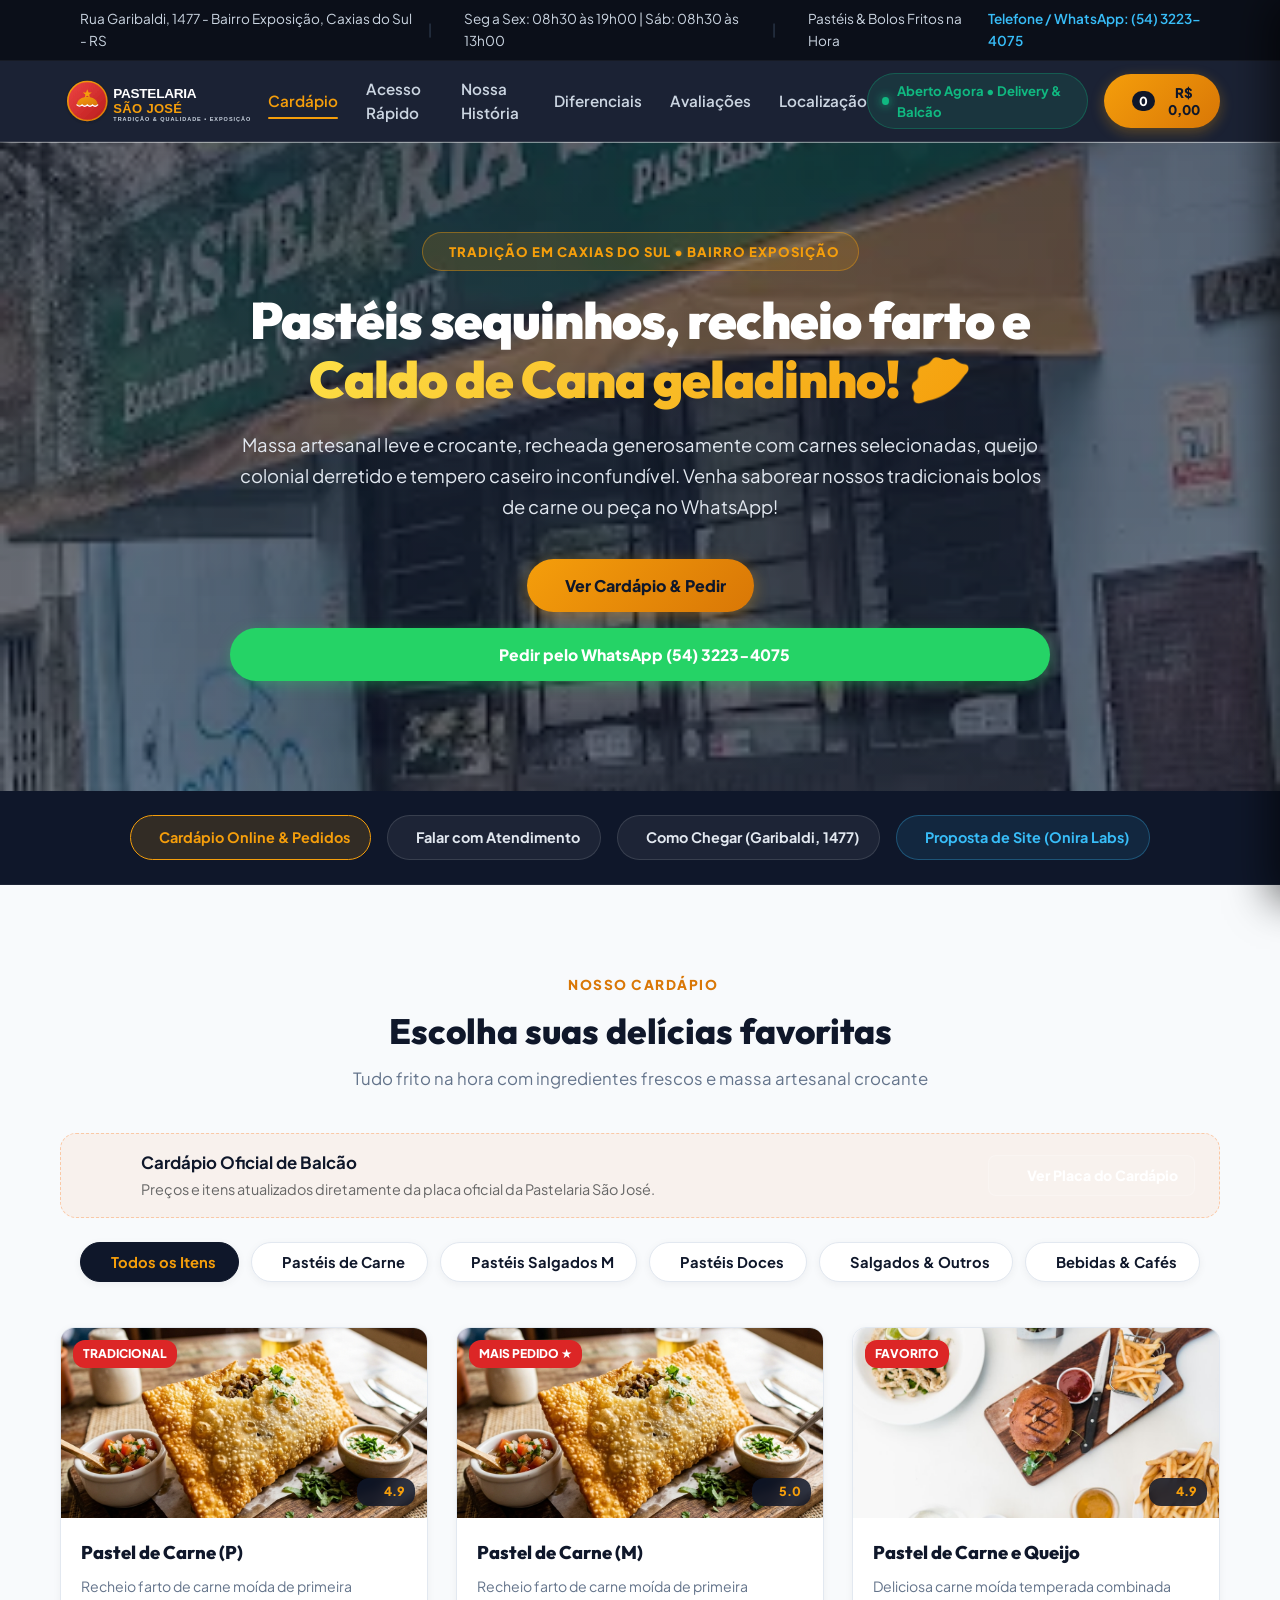
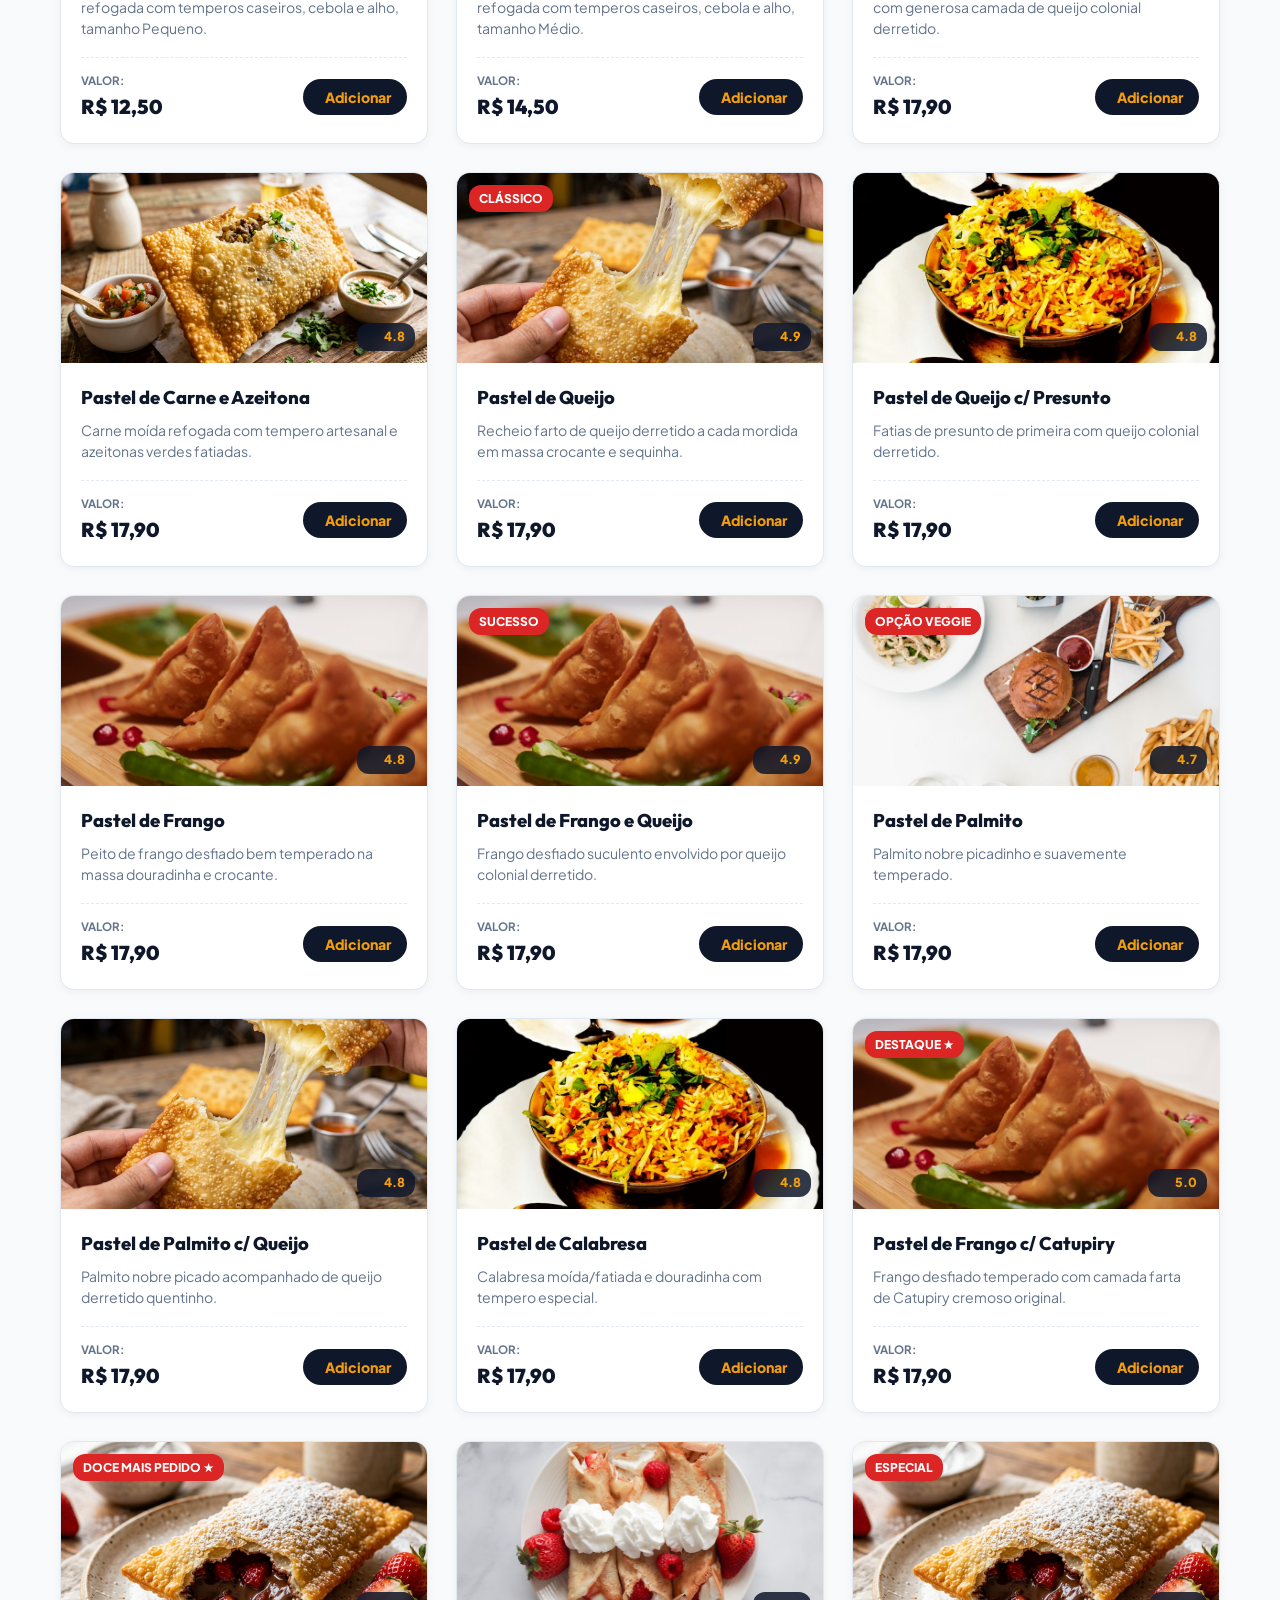
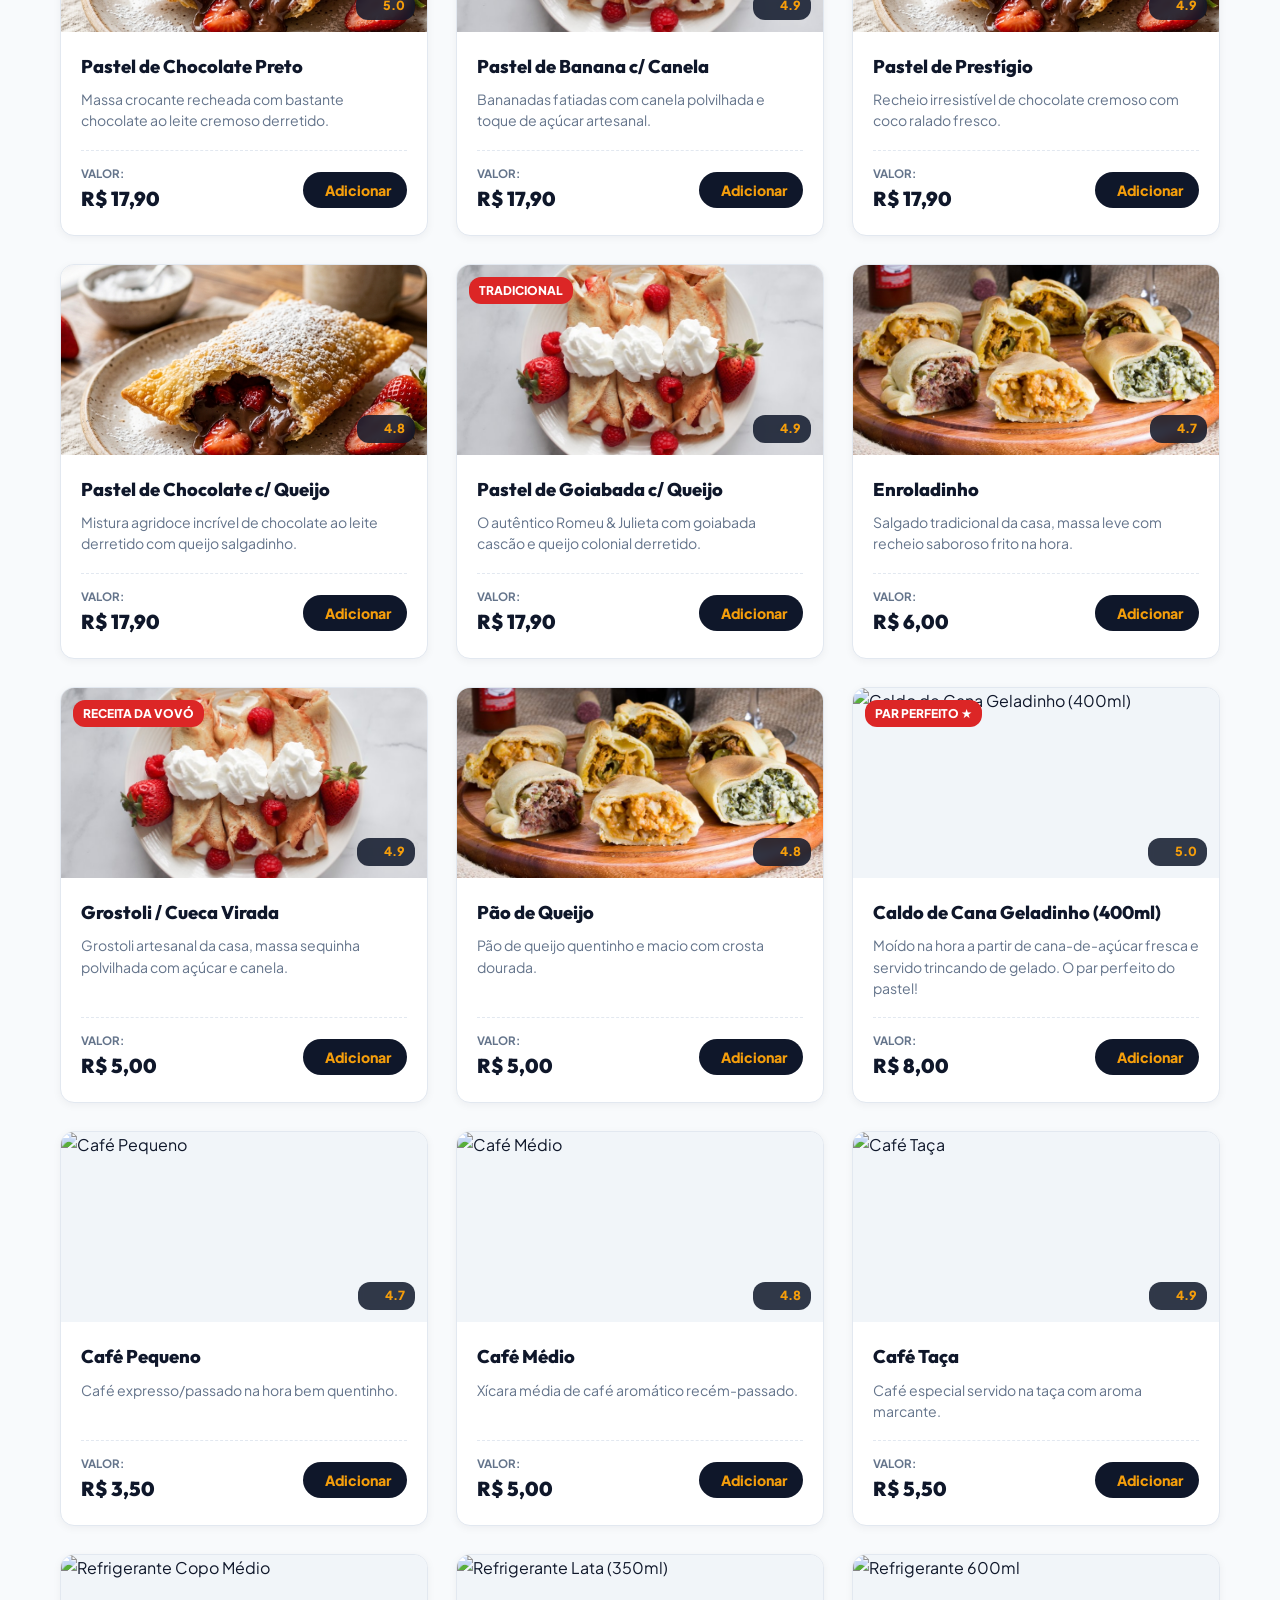
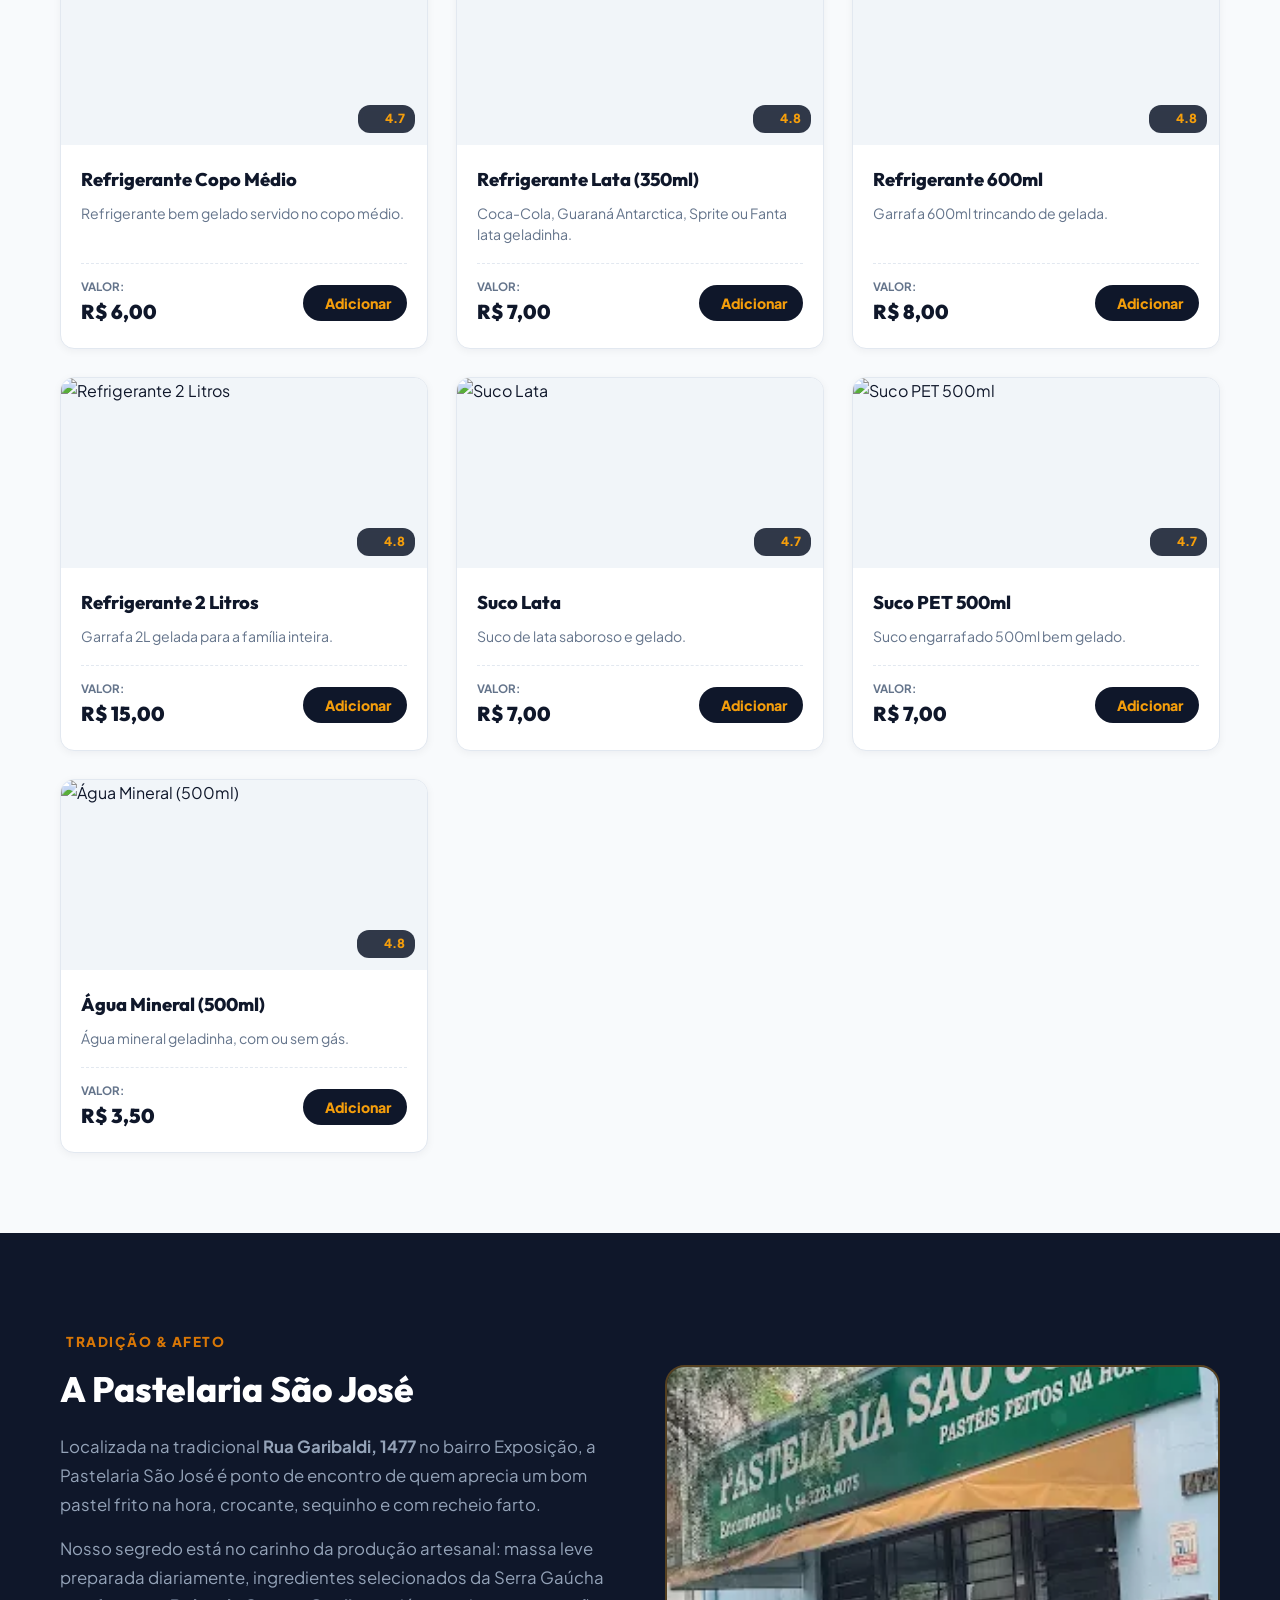
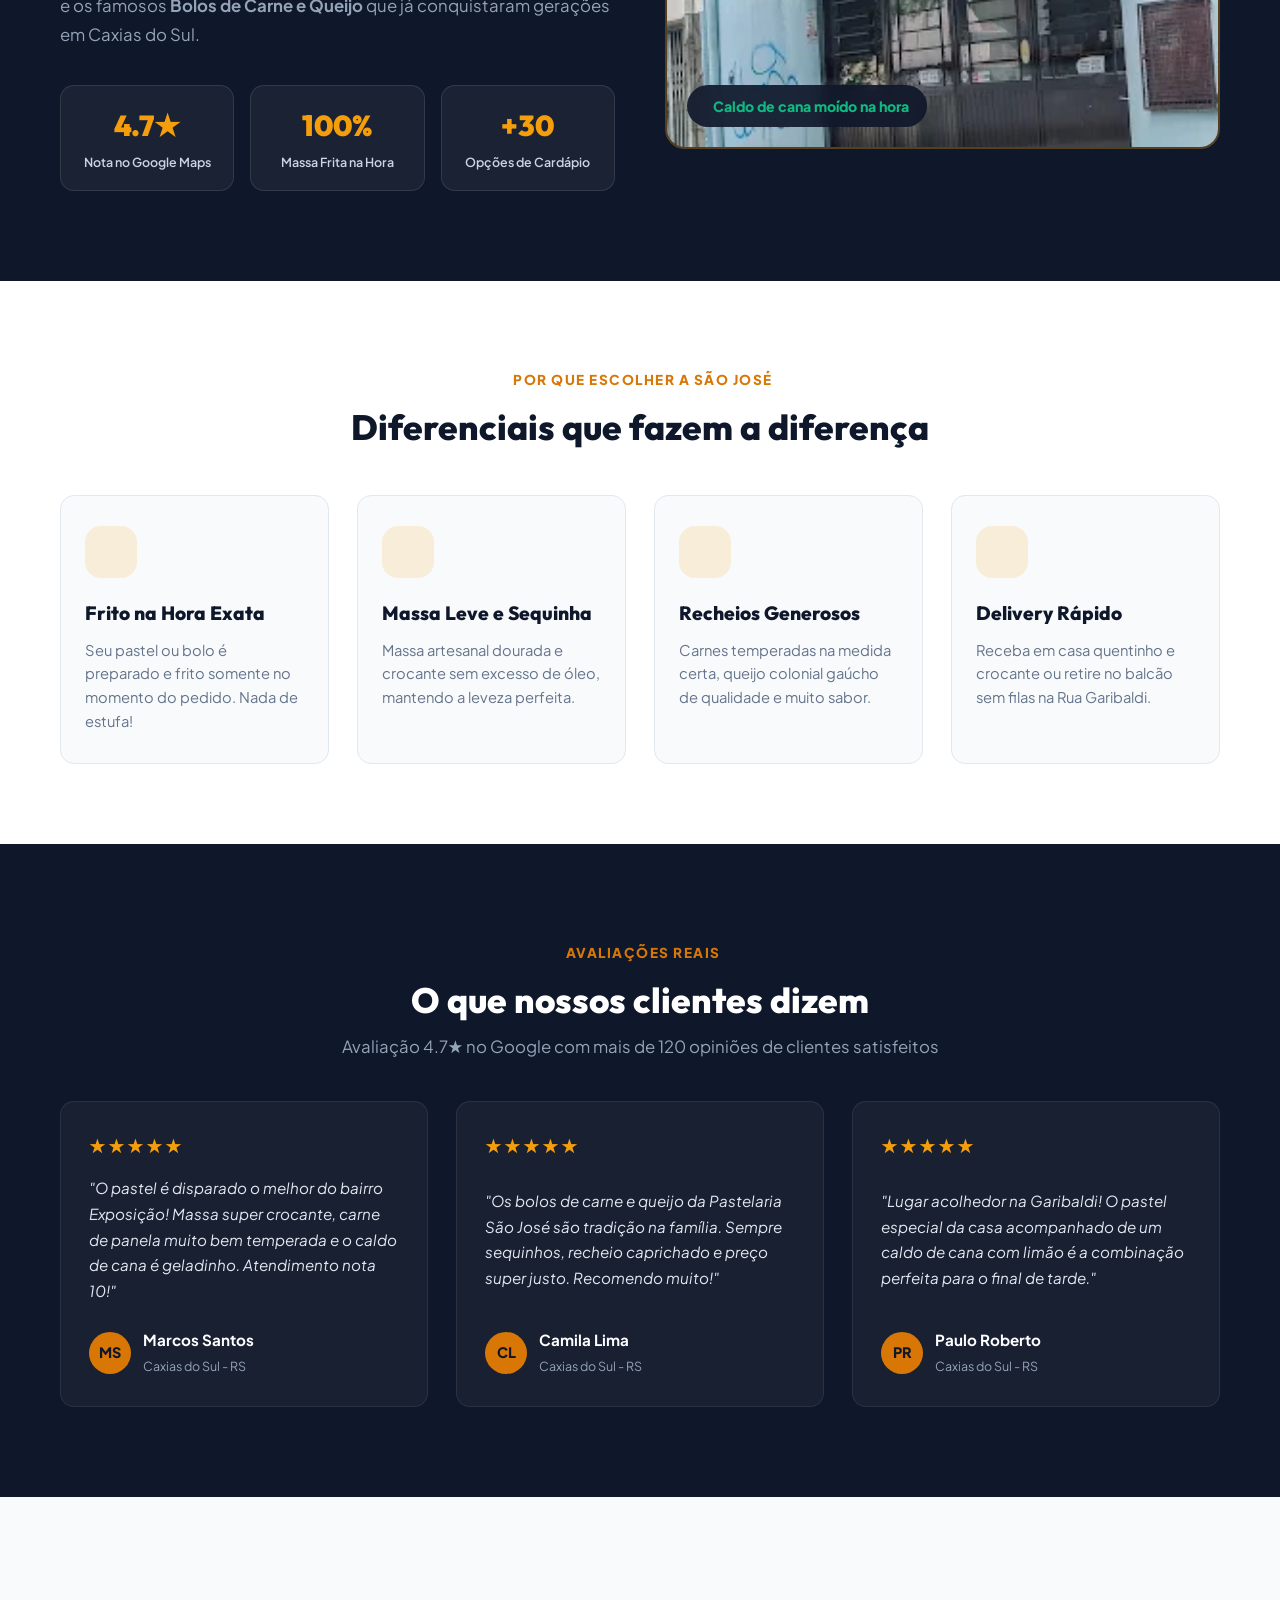
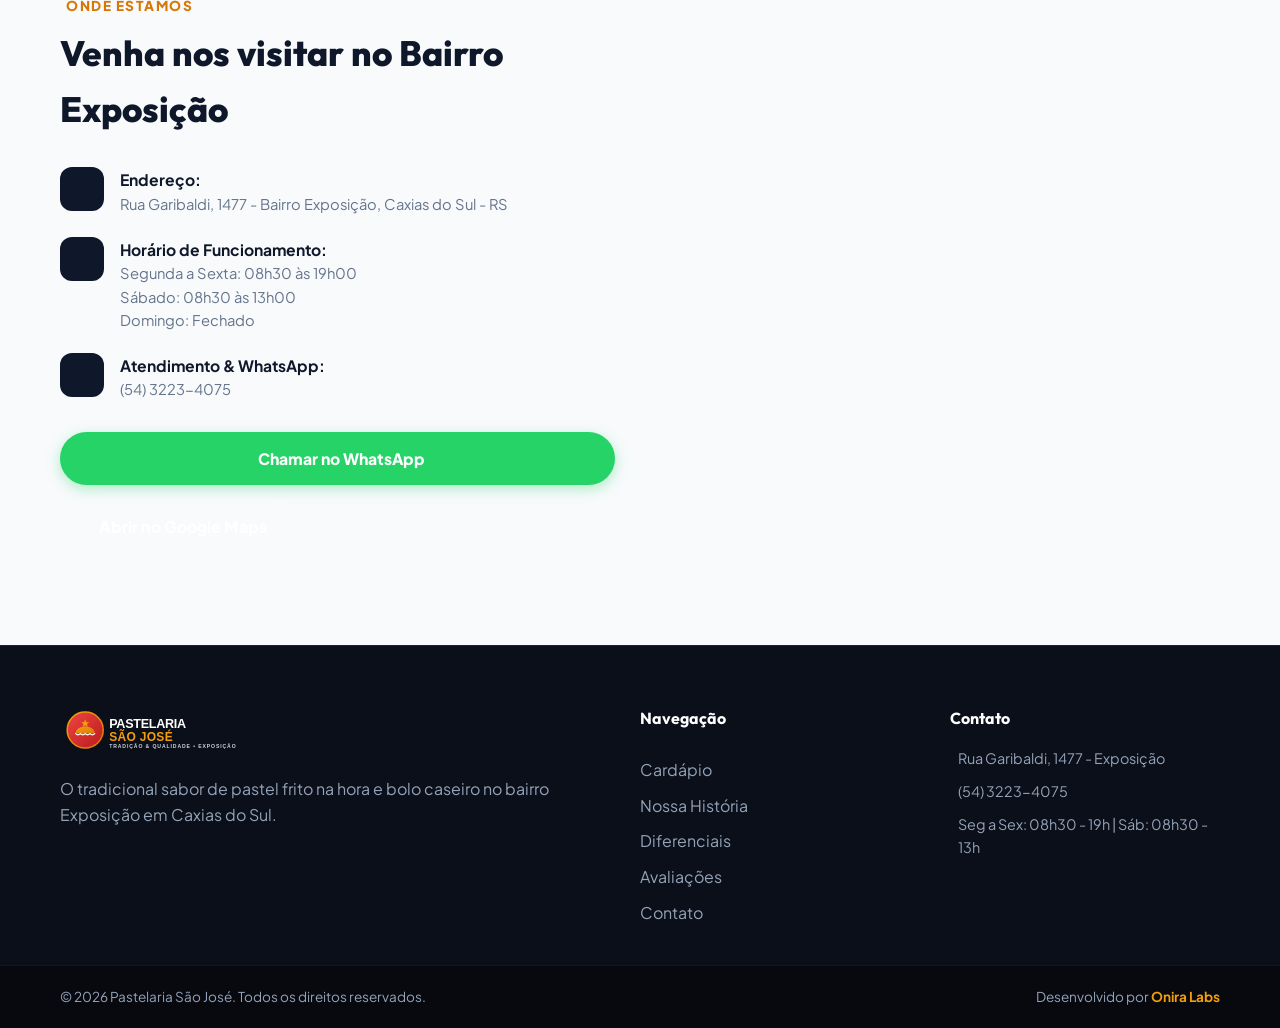
==== commit 3218ff46: "feat: insere produtos do cardapio oficial de balcao da Pastelaria Sao Jose" ====
--- a/index.html
+++ b/index.html
@@ -127,25 +127,41 @@
                 <p class="section-subtitle">Tudo frito na hora com ingredientes frescos e massa artesanal crocante</p>
             </div>
 
+            <!-- Official Board Menu Banner Callout -->
+            <div class="menu-board-banner" style="background: rgba(255,107,0,0.06); border: 1px dashed rgba(255,107,0,0.3); border-radius: 16px; padding: 16px 24px; margin-bottom: 24px; display: flex; align-items: center; justify-content: space-between; flex-wrap: wrap; gap: 16px;">
+                <div style="display: flex; align-items: center; gap: 14px;">
+                    <div style="background: var(--primary); color: white; width: 42px; height: 42px; border-radius: 10px; display: flex; align-items: center; justify-content: center; flex-shrink: 0;">
+                        <i data-lucide="image" style="width: 22px; height: 22px;"></i>
+                    </div>
+                    <div>
+                        <strong style="color: var(--text-dark); font-size: 1.05rem; display: block;">Cardápio Oficial de Balcão</strong>
+                        <p style="margin: 2px 0 0 0; color: #666; font-size: 0.9rem;">Preços e itens atualizados diretamente da placa oficial da Pastelaria São José.</p>
+                    </div>
+                </div>
+                <a href="assets/cardapio_saojose.webp" target="_blank" class="btn btn-secondary" style="padding: 8px 16px; font-size: 0.88rem; border-radius: 8px; text-decoration: none; display: inline-flex; align-items: center; gap: 6px;">
+                    <i data-lucide="eye" style="width: 16px; height: 16px;"></i> Ver Placa do Cardápio
+                </a>
+            </div>
+
             <!-- Category Filter Pills -->
             <div class="category-pills">
                 <button class="cat-pill active" onclick="filterCategory('all', this)">
                     <i data-lucide="grid"></i> Todos os Itens
                 </button>
+                <button class="cat-pill" onclick="filterCategory('carne', this)">
+                    <i data-lucide="flame"></i> Pastéis de Carne
+                </button>
                 <button class="cat-pill" onclick="filterCategory('especiais', this)">
-                    <i data-lucide="star"></i> Pastéis Salgados
-                </button>
-                <button class="cat-pill" onclick="filterCategory('bolos', this)">
-                    <i data-lucide="flame"></i> Bolos da Casa
+                    <i data-lucide="star"></i> Pastéis Salgados M
                 </button>
                 <button class="cat-pill" onclick="filterCategory('doces', this)">
                     <i data-lucide="heart"></i> Pastéis Doces
                 </button>
-                <button class="cat-pill" onclick="filterCategory('porcoes', this)">
-                    <i data-lucide="package"></i> Porções
+                <button class="cat-pill" onclick="filterCategory('outros', this)">
+                    <i data-lucide="package"></i> Salgados &amp; Outros
                 </button>
                 <button class="cat-pill" onclick="filterCategory('bebidas', this)">
-                    <i data-lucide="cup-soda"></i> Caldo de Cana &amp; Bebidas
+                    <i data-lucide="cup-soda"></i> Bebidas &amp; Cafés
                 </button>
             </div>
 
--- a/style.css
+++ b/style.css
@@ -64,7 +64,7 @@
 /* Top Announcement Bar */
 .top-bar {
     background-color: #0B0F19;
-    color: #94A3B8;
+    color: #CBD5E1;
     font-size: 0.85rem;
     padding: 8px 0;
     border-bottom: 1px solid rgba(255, 255, 255, 0.05);
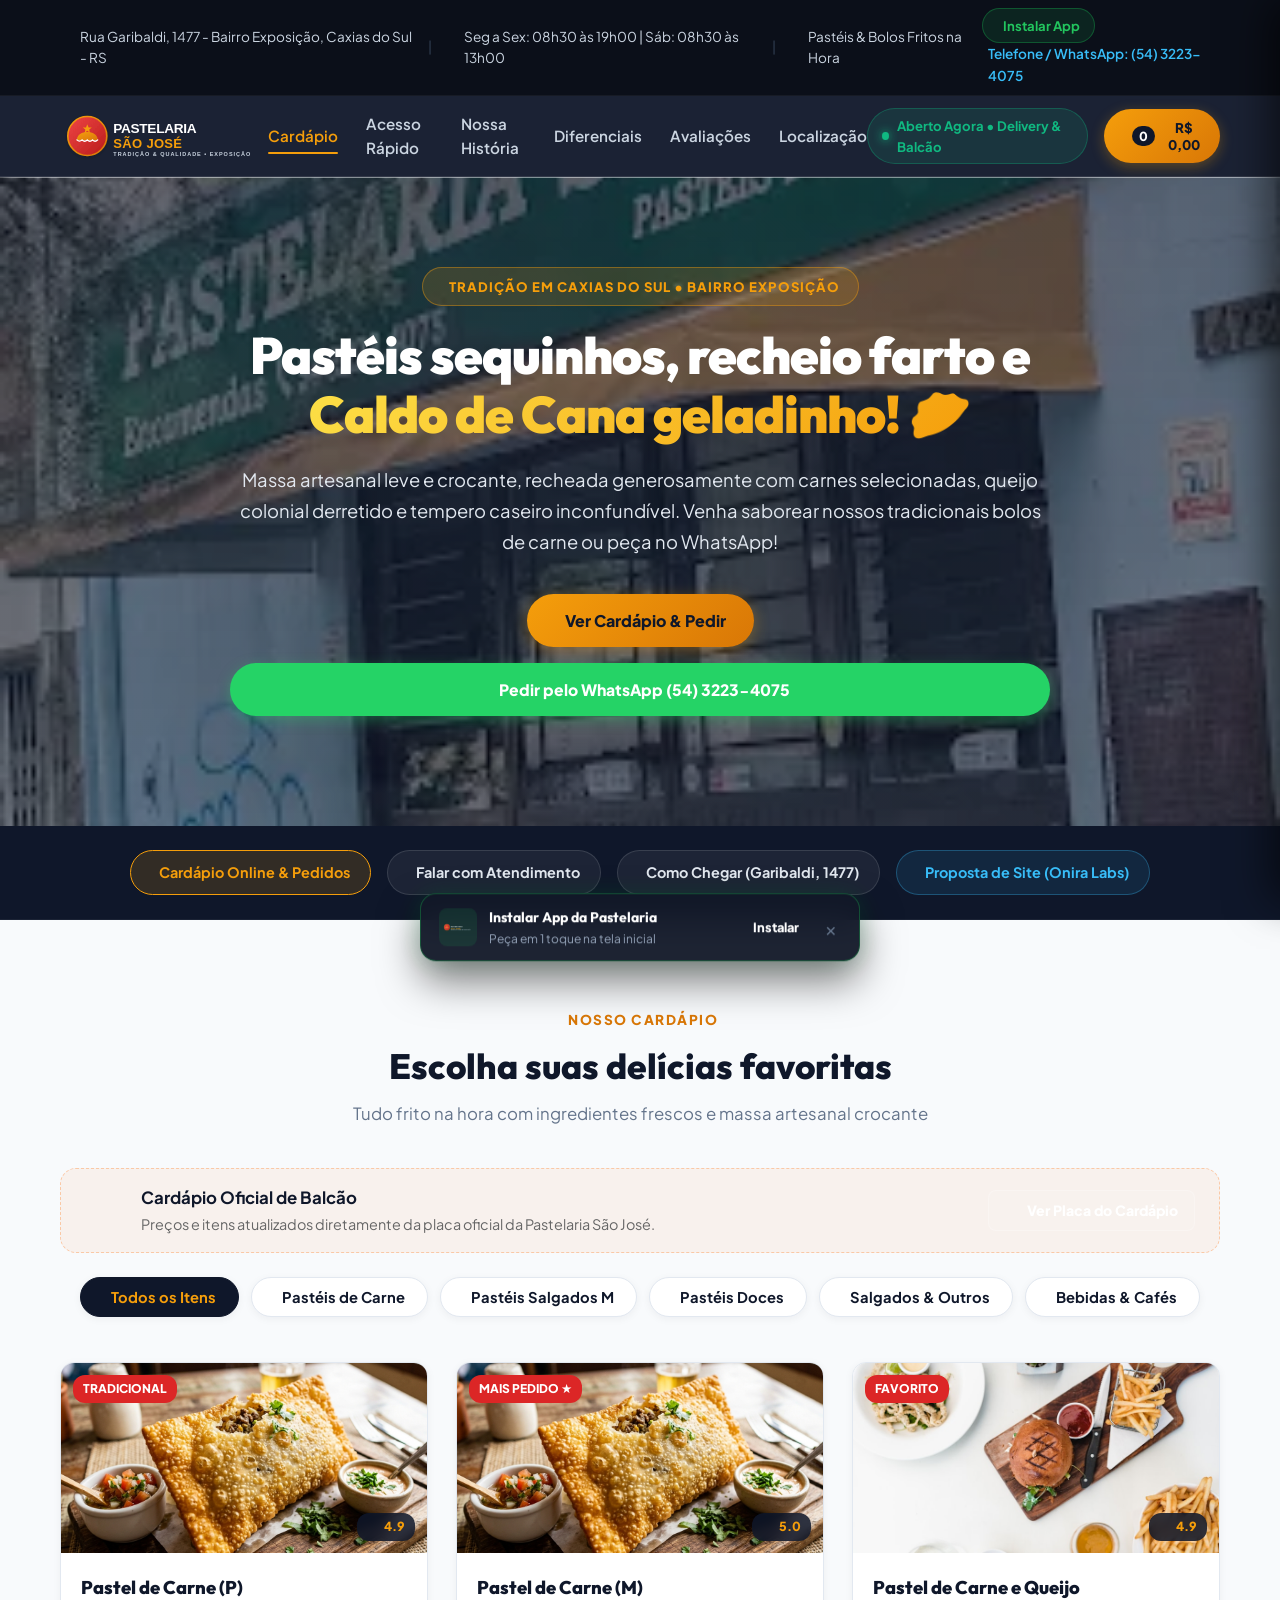
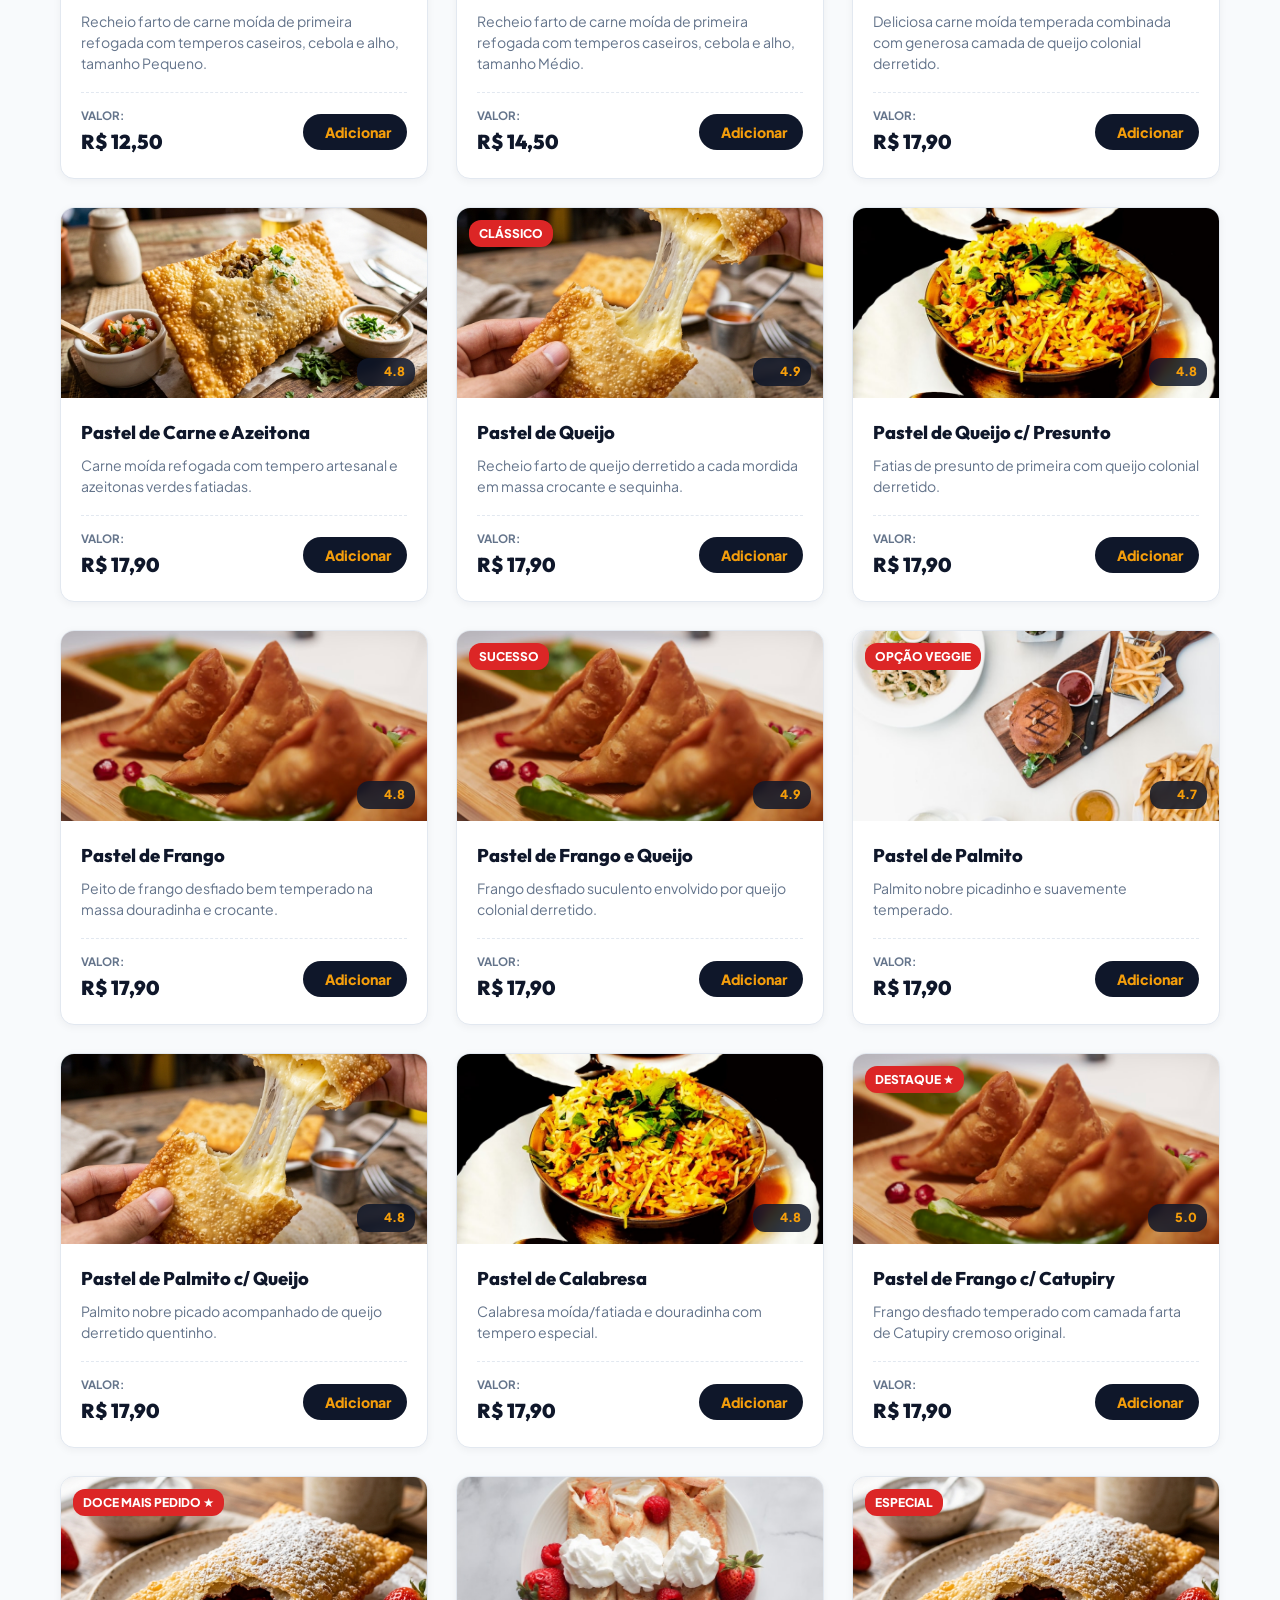
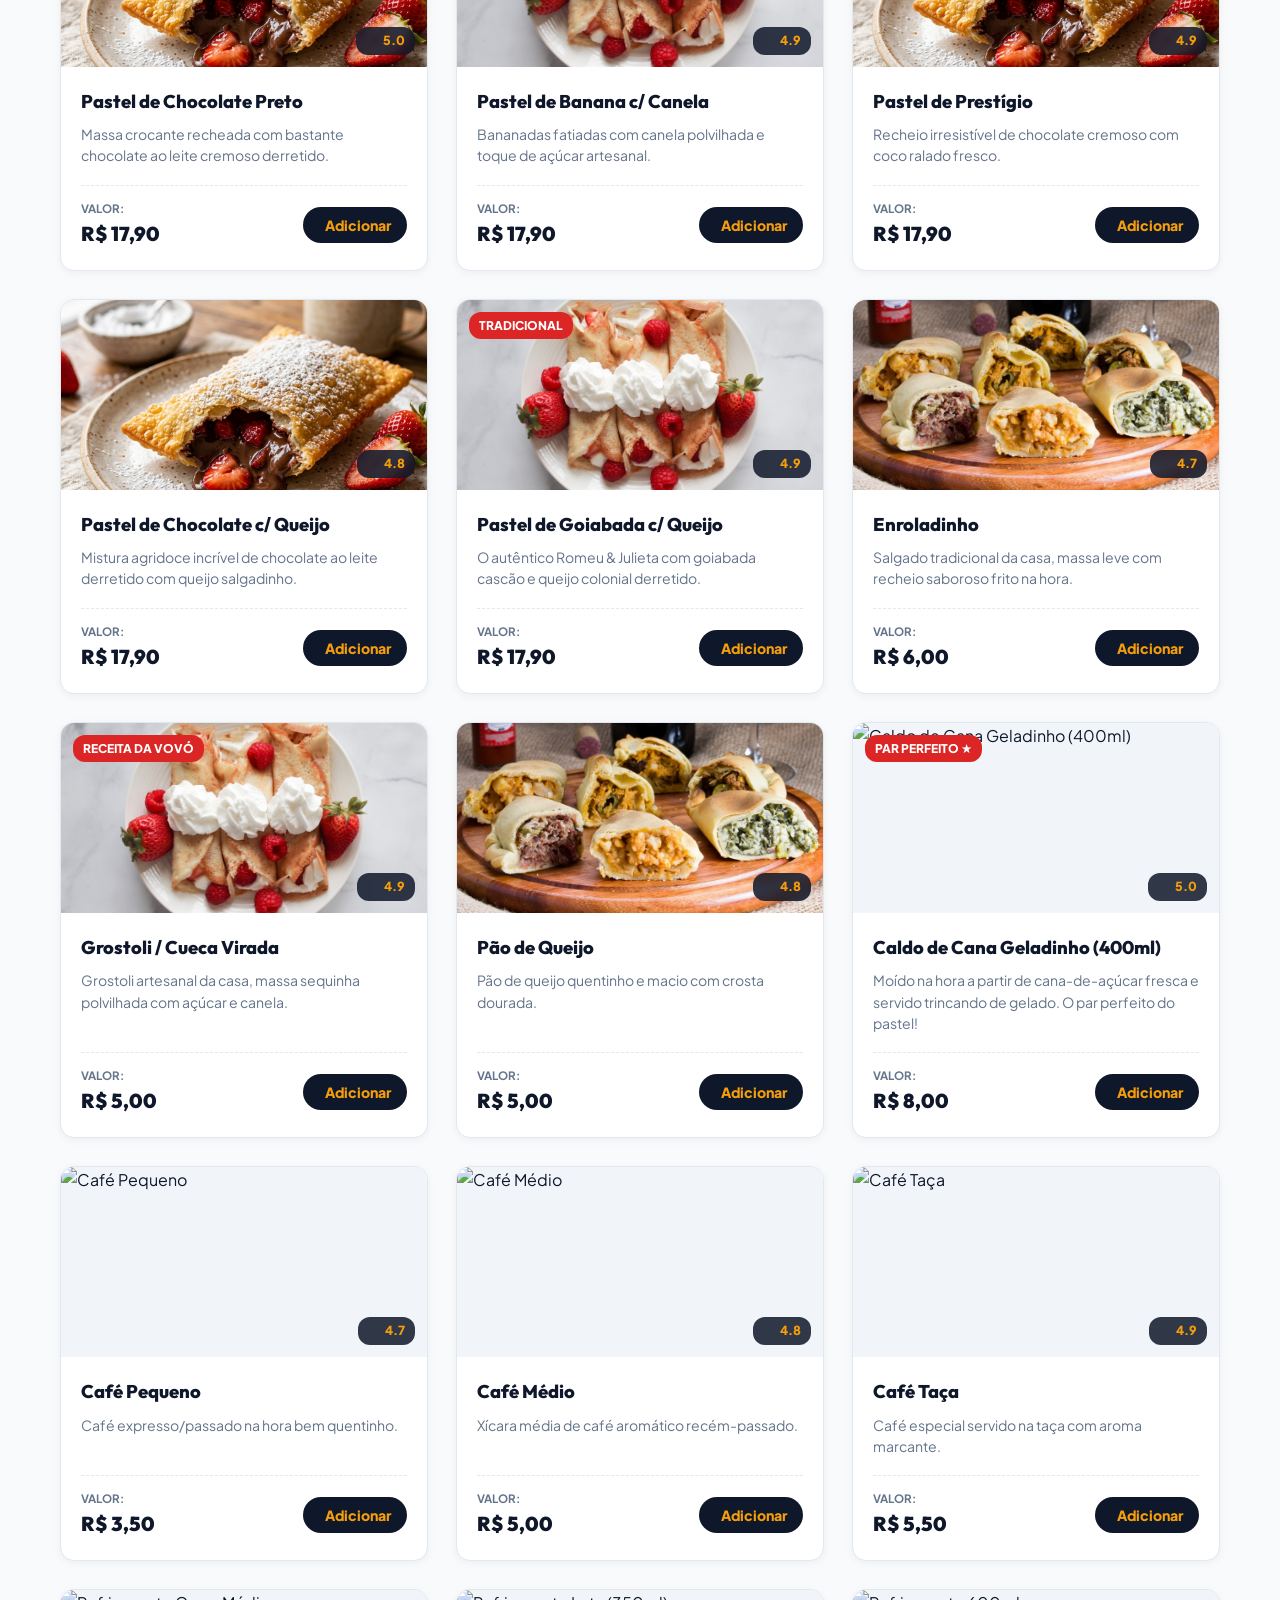
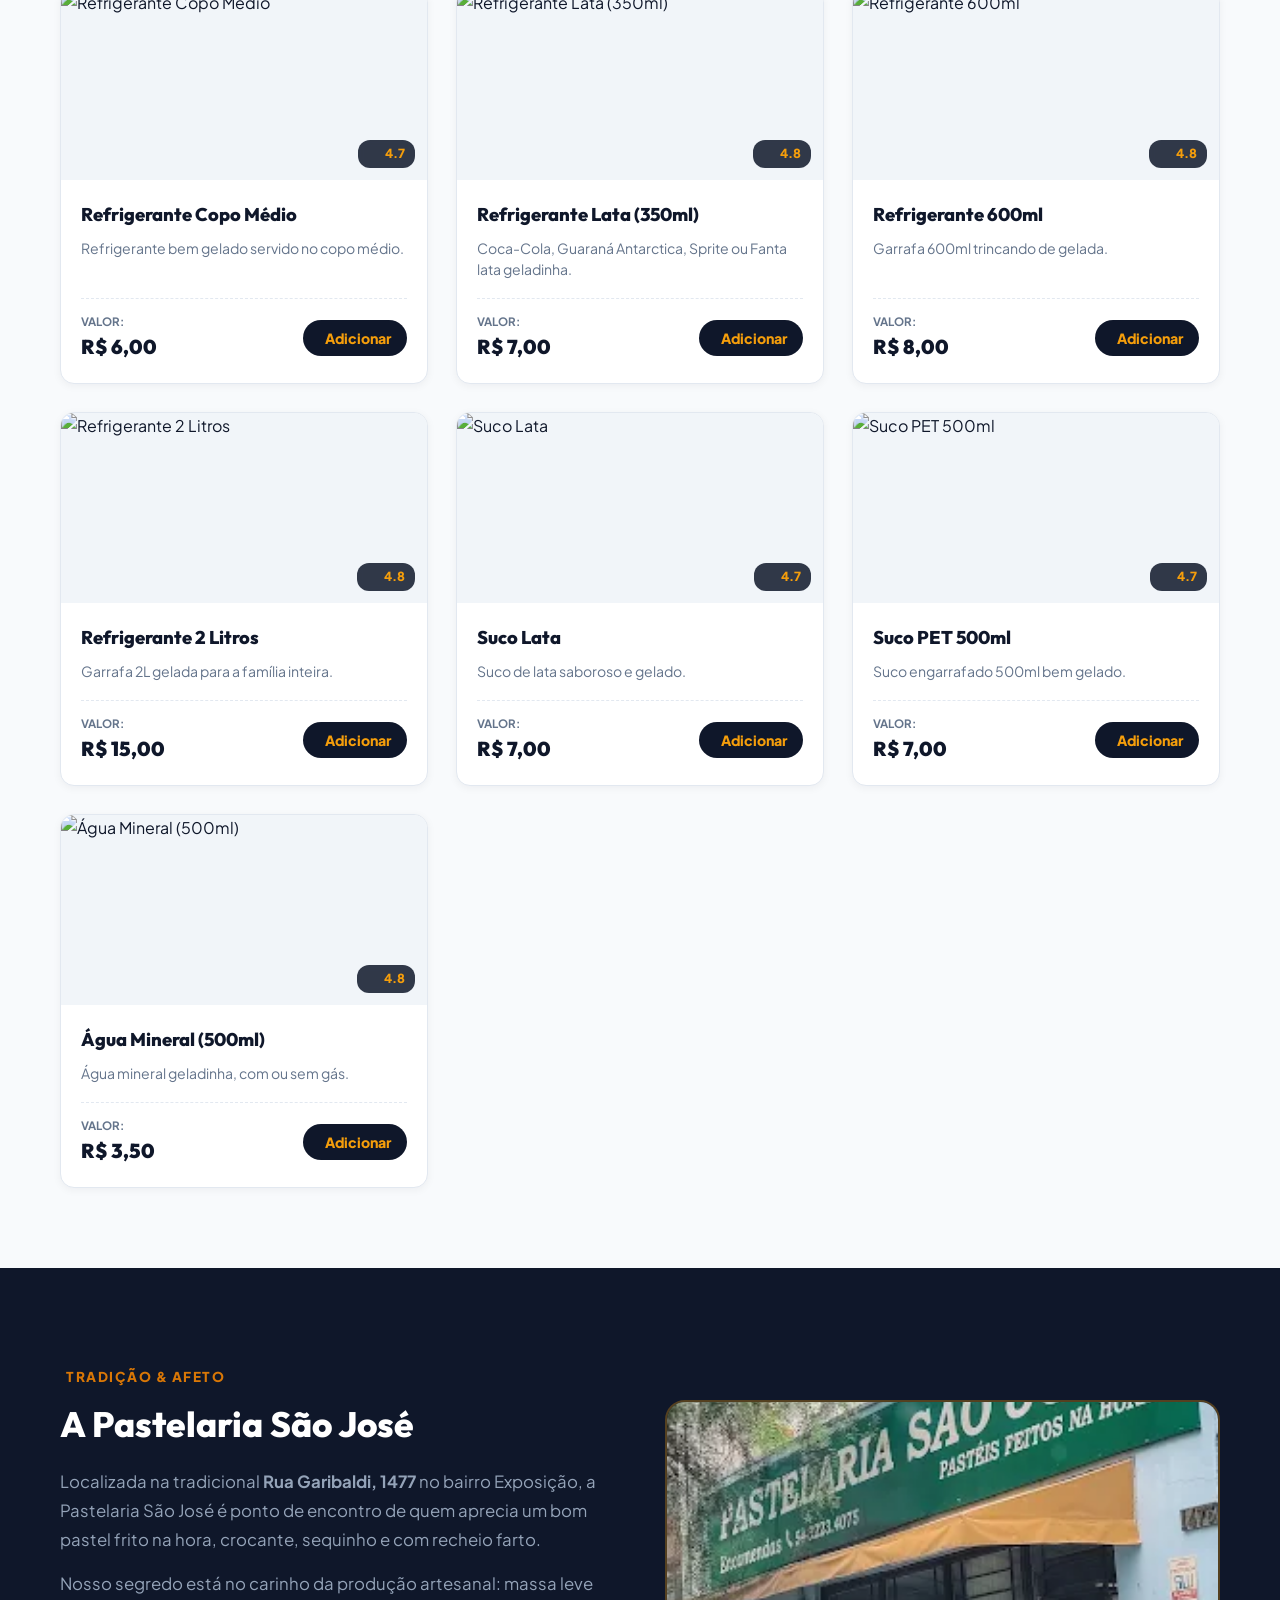
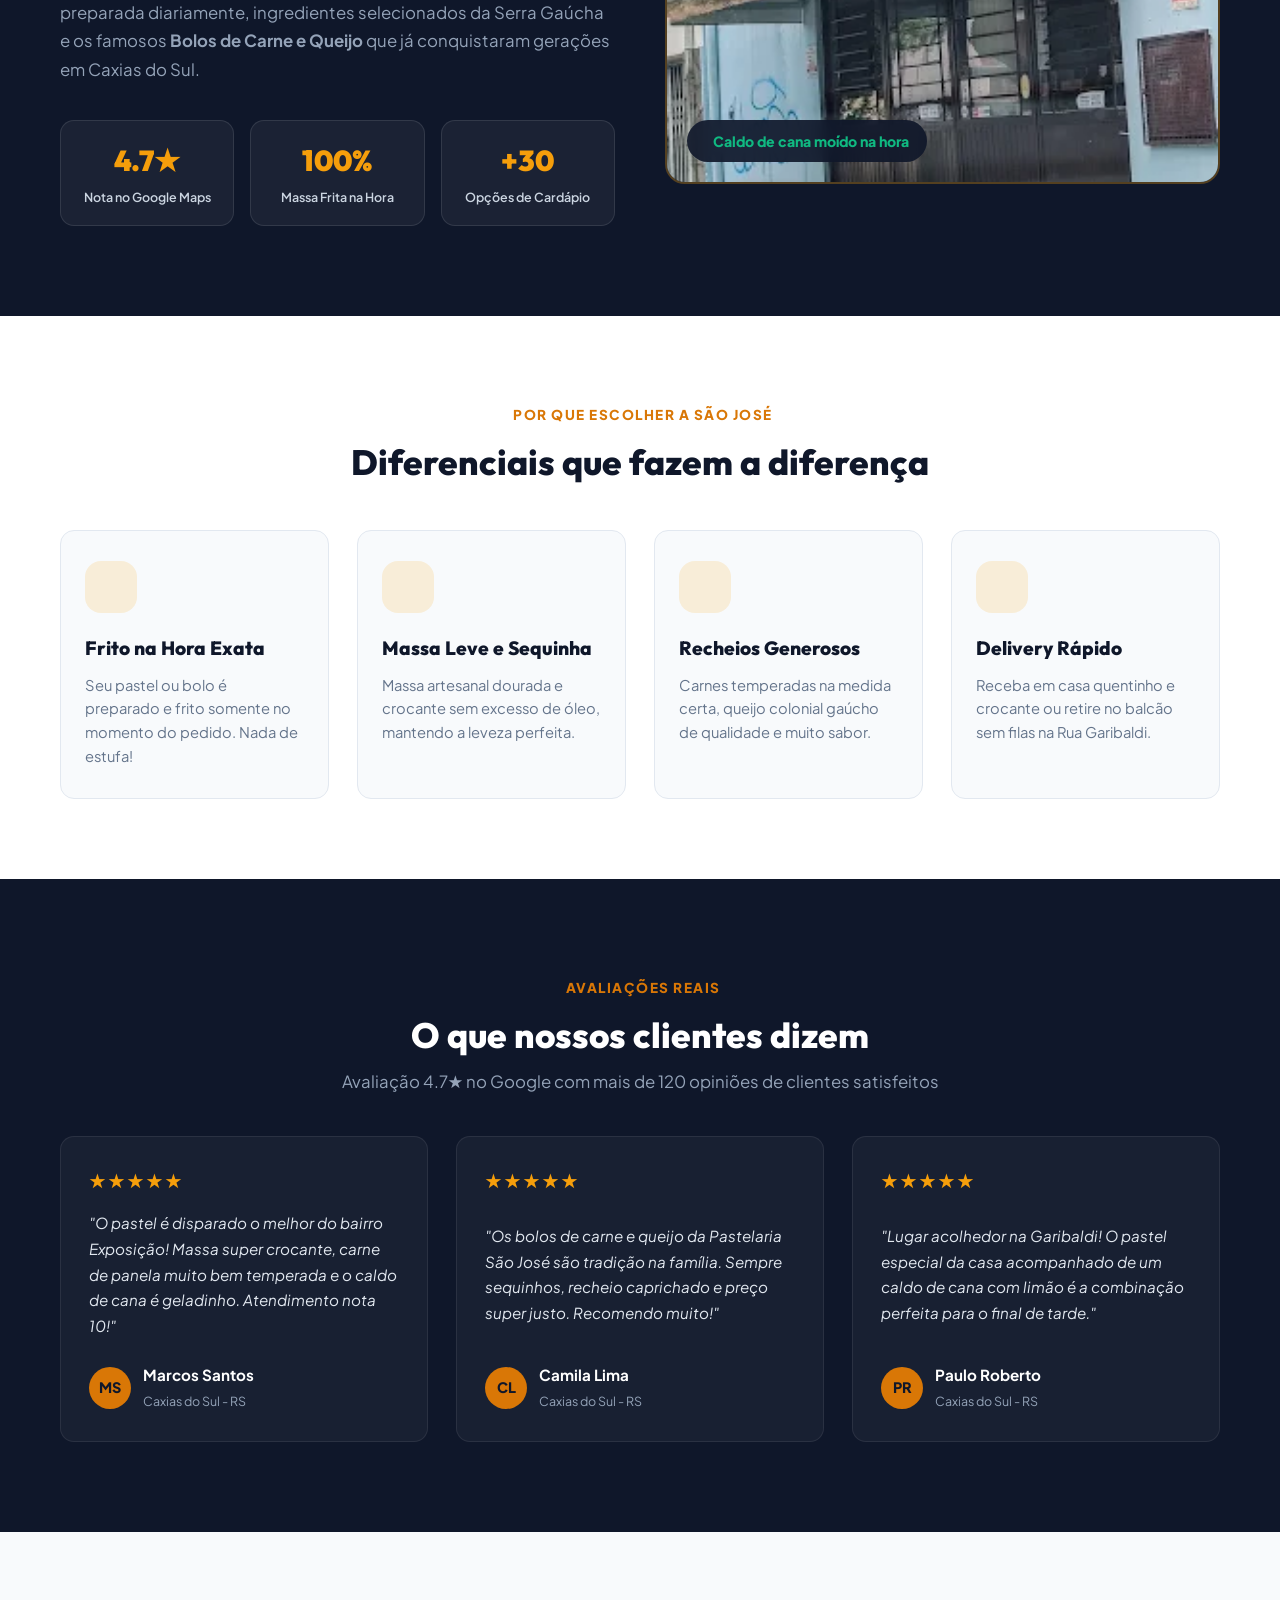
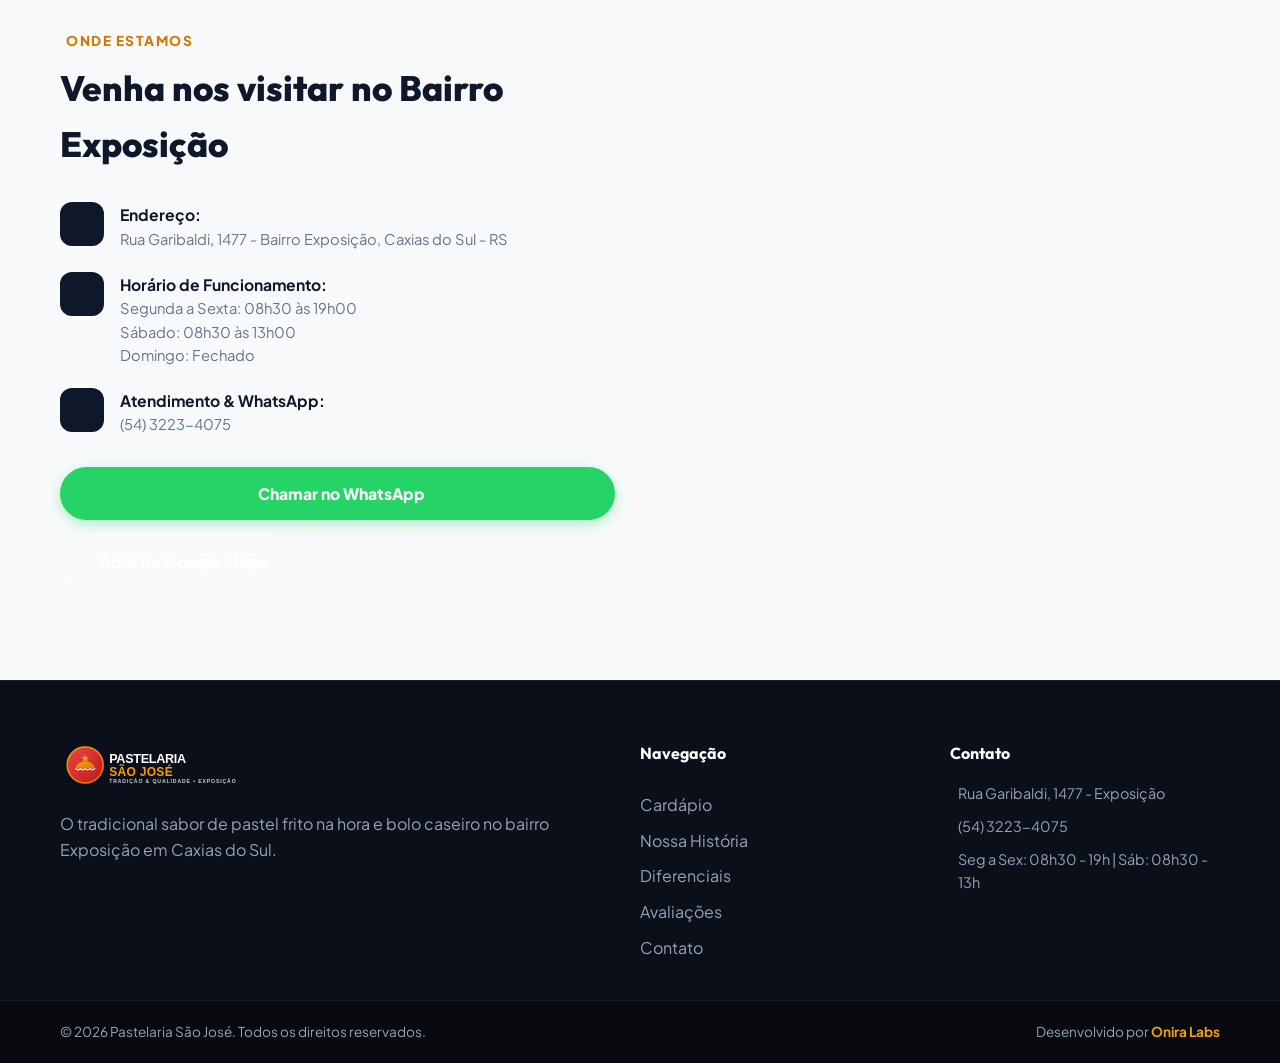
==== commit b18aad0b: "feat(proposta): atualiza layout e fechamento padrao executivo Onira Labs" ====
--- a/index.html
+++ b/index.html
@@ -7,6 +7,14 @@
     <meta name="description" content="🥟 Pastelaria São José — Pastéis crocantes fritos na hora, bolos de carne e queijo, caldo de cana geladinho e porções no bairro Exposição em Caxias do Sul. Pedidos via WhatsApp!">
     <meta name="keywords" content="Pastelaria São José, Pastelaria Caxias do Sul, Pastel Exposição, Caldo de Cana Caxias, Bolo de Carne Caxias do Sul, Delivery Pastel Caxias">
 
+    <!-- PWA Manifest & Icons -->
+    <link rel="manifest" href="manifest.json">
+    <meta name="theme-color" content="#16A34A">
+    <meta name="apple-mobile-web-app-capable" content="yes">
+    <meta name="apple-mobile-web-app-status-bar-style" content="black-translucent">
+    <meta name="apple-mobile-web-app-title" content="São José">
+    <link rel="apple-touch-icon" href="assets/logo.svg">
+
     <!-- Open Graph SEO -->
     <meta property="og:title" content="Pastelaria São José | Pastéis Crocantes &amp; Caldo de Cana">
     <meta property="og:description" content="Tradição e sabor em Caxias do Sul. Pastéis recheados e fritos na hora, bolos da casa e caldo de cana geladinho. Faça seu pedido!">
@@ -21,9 +29,140 @@
     <!-- Lucide Icons -->
     <script src="https://unpkg.com/lucide@latest"></script>
 
-    <link rel="stylesheet" href="style.css">
+    <!-- Critical Inline CSS for Instant Splash Screen & PWA Banner -->
+    <style>
+        .pwa-splash {
+            position: fixed !important;
+            inset: 0 !important;
+            z-index: 9999999 !important;
+            background: radial-gradient(circle at center, #1E293B 0%, #0B0F17 100%) !important;
+            display: flex !important;
+            align-items: center !important;
+            justify-content: center !important;
+            transition: opacity 0.6s cubic-bezier(0.16, 1, 0.3, 1), visibility 0.6s !important;
+            backdrop-filter: blur(20px) !important;
+        }
+        .pwa-splash.fade-out {
+            opacity: 0 !important;
+            visibility: hidden !important;
+            pointer-events: none !important;
+        }
+        .splash-content {
+            text-align: center;
+            display: flex;
+            flex-direction: column;
+            align-items: center;
+            padding: 20px;
+        }
+        .splash-logo-wrap {
+            position: relative;
+            width: 140px;
+            height: 140px;
+            display: flex;
+            align-items: center;
+            justify-content: center;
+            margin-bottom: 20px;
+        }
+        .splash-logo {
+            width: 100%;
+            height: 100%;
+            object-fit: contain;
+            position: relative;
+            z-index: 2;
+            animation: splashPop 1s cubic-bezier(0.34, 1.56, 0.64, 1) forwards;
+            filter: drop-shadow(0 10px 25px rgba(22, 163, 74, 0.6));
+        }
+        .splash-glow {
+            position: absolute;
+            inset: -20px;
+            background: radial-gradient(circle, rgba(22, 163, 74, 0.5) 0%, rgba(22, 163, 74, 0) 70%);
+            border-radius: 50%;
+            animation: glowPulse 1.5s infinite alternate;
+            z-index: 1;
+        }
+        @keyframes splashPop {
+            0% { transform: scale(0.2) rotate(-15deg); opacity: 0; }
+            60% { transform: scale(1.2) rotate(4deg); opacity: 1; }
+            100% { transform: scale(1) rotate(0deg); opacity: 1; }
+        }
+        @keyframes glowPulse {
+            0% { transform: scale(0.8); opacity: 0.5; }
+            100% { transform: scale(1.4); opacity: 1; }
+        }
+        .splash-title {
+            font-family: 'Outfit', sans-serif;
+            font-size: 1.6rem;
+            font-weight: 900;
+            color: #FFFFFF;
+            margin-bottom: 6px;
+            letter-spacing: -0.5px;
+        }
+        .splash-subtitle {
+            font-size: 0.95rem;
+            color: #22C55E;
+            font-weight: 700;
+            margin-bottom: 24px;
+        }
+        .splash-loader {
+            width: 50px;
+            height: 5px;
+            background: rgba(255, 255, 255, 0.15);
+            border-radius: 99px;
+            position: relative;
+            overflow: hidden;
+        }
+        .splash-loader::after {
+            content: '';
+            position: absolute;
+            left: 0;
+            top: 0;
+            height: 100%;
+            width: 0;
+            background: linear-gradient(90deg, #16A34A, #4ADE80);
+            border-radius: 99px;
+            animation: loadBar 1.6s ease-in-out forwards;
+        }
+        @keyframes loadBar {
+            0% { width: 0; }
+            100% { width: 100%; }
+        }
+        .btn-install-header {
+            display: inline-flex;
+            align-items: center;
+            gap: 6px;
+            background: rgba(22, 163, 74, 0.15);
+            color: #22C55E;
+            border: 1px solid rgba(22, 163, 74, 0.4);
+            padding: 8px 14px;
+            border-radius: 99px;
+            font-size: 0.82rem;
+            font-weight: 700;
+            cursor: pointer;
+            transition: all 0.2s ease;
+        }
+        .btn-install-header:hover {
+            background: #16A34A;
+            color: #FFFFFF;
+            transform: scale(1.04);
+        }
+    </style>
+
+    <link rel="stylesheet" href="style.css?v=20260814-v6">
 </head>
 <body class="theme-regular">
+
+    <!-- PWA Splash Screen Animada com Estouro de Logo -->
+    <div id="pwa-splash" class="pwa-splash">
+        <div class="splash-content">
+            <div class="splash-logo-wrap">
+                <img src="assets/logo.svg" alt="Pastelaria São José Logo" class="splash-logo">
+                <div class="splash-glow"></div>
+            </div>
+            <h2 class="splash-title">Pastelaria São José</h2>
+            <p class="splash-subtitle">🥟 Pastéis Crocantes & Caldo de Cana...</p>
+            <div class="splash-loader"></div>
+        </div>
+    </div>
 
     <!-- Top Announcement Bar -->
     <div class="top-bar">
@@ -36,6 +175,10 @@
                 <span><i data-lucide="sparkles"></i> Pastéis &amp; Bolos Fritos na Hora</span>
             </div>
             <div class="top-contacts">
+                <button type="button" class="btn-install-header" onclick="window.triggerPWAInstall()" aria-label="Instalar aplicativo">
+                    <i data-lucide="download"></i>
+                    <span>Instalar App</span>
+                </button>
                 <a href="https://wa.me/555432234075" target="_blank" class="top-wa">
                     <i data-lucide="phone"></i>
                     <span>Telefone / WhatsApp: (54) 3223-4075</span>
@@ -499,9 +642,87 @@
         </button>
     </div>
 
+    <!-- Floating PWA Install Prompt Banner -->
+    <div id="pwa-install-banner" class="pwa-install-banner">
+        <div class="pwa-install-info">
+            <img src="assets/logo.svg" alt="Logo" class="pwa-install-icon">
+            <div>
+                <strong>Instalar App da Pastelaria</strong>
+                <p>Peça em 1 toque na tela inicial</p>
+            </div>
+        </div>
+        <div class="pwa-install-actions">
+            <button id="btn-pwa-install" class="btn-pwa-action" onclick="window.triggerPWAInstall()">Instalar</button>
+            <button class="btn-pwa-close" onclick="window.dismissPWA()" aria-label="Fechar">&times;</button>
+        </div>
+    </div>
+
     <!-- Toast Notification Container -->
     <div class="toast-container" id="toast-container"></div>
 
-    <script src="app.js"></script>
+    <script src="app.js?v=20260814-v6"></script>
+    <script>
+        // PWA Splash Screen Handler
+        window.addEventListener('DOMContentLoaded', () => {
+            setTimeout(() => {
+                const splash = document.getElementById('pwa-splash');
+                if (splash) {
+                    splash.classList.add('fade-out');
+                    setTimeout(() => splash.remove(), 700);
+                }
+            }, 2000);
+        });
+
+        // Register Service Worker
+        if ('serviceWorker' in navigator) {
+            window.addEventListener('load', () => {
+                navigator.serviceWorker.register('./sw.js')
+                    .then(reg => console.log('São José ServiceWorker registrado:', reg.scope))
+                    .catch(err => console.warn('Erro ServiceWorker:', err));
+            });
+        }
+
+        // PWA Install Prompt Handler
+        let deferredPrompt = null;
+        window.addEventListener('beforeinstallprompt', (e) => {
+            e.preventDefault();
+            deferredPrompt = e;
+        });
+
+        // Always show install banner after splash
+        window.addEventListener('load', () => {
+            setTimeout(() => {
+                const banner = document.getElementById('pwa-install-banner');
+                if (banner && !sessionStorage.getItem('pwa_dismissed')) {
+                    banner.classList.add('show');
+                }
+            }, 3000);
+        });
+
+        window.triggerPWAInstall = async () => {
+            const banner = document.getElementById('pwa-install-banner');
+            if (banner) banner.classList.remove('show');
+            
+            if (deferredPrompt) {
+                deferredPrompt.prompt();
+                const { outcome } = await deferredPrompt.userChoice;
+                console.log(`Resultado da instalação PWA: ${outcome}`);
+                deferredPrompt = null;
+            } else {
+                const isIOS = /iPad|iPhone|iPod/.test(navigator.userAgent) && !window.MSStream;
+                if (isIOS) {
+                    alert("📲 Para instalar no iPhone:\n\n1. Toque no botão de Compartilhar (ícone com quadrado e seta ⎋)\n2. Role para baixo e selecione 'Adicionar à Tela de Início'");
+                } else {
+                    alert("📲 Para instalar no seu celular Android:\n\n1. Toque nos 3 pontinhos (⋮) no topo do navegador Chrome\n2. Selecione 'Instalar aplicativo' ou 'Adicionar à tela inicial'");
+                }
+            }
+        };
+
+        window.dismissPWA = () => {
+            const banner = document.getElementById('pwa-install-banner');
+            if (banner) banner.classList.remove('show');
+            sessionStorage.setItem('pwa_dismissed', 'true');
+        };
+    </script>
 </body>
 </html>
--- a/style.css
+++ b/style.css
@@ -1321,11 +1321,20 @@
 }
 
 .summary-line.total {
-    font-size: 1.15rem;
+    font-size: 1.2rem;
+    font-weight: 800;
+    color: #FFFFFF;
+    margin-top: 12px;
+    padding-top: 12px;
+    border-top: 1px solid rgba(255, 255, 255, 0.1);
+}
+
+.summary-line.total #cart-grand-total, .summary-line.total #cart-total-price {
+    color: #10B981 !important;
+    font-size: 1.35rem;
     font-weight: 900;
-    color: #10B981;
-    padding-top: 8px;
-    border-top: 1px dashed rgba(255, 255, 255, 0.15);
+    font-family: var(--font-heading);
+    text-shadow: 0 0 10px rgba(16, 185, 129, 0.2);
 }
 
 .btn-whatsapp {
@@ -1497,3 +1506,225 @@
         padding-bottom: 70px;
     }
 }
+
+/* Mobile First: Oculta Hero no Mobile para focar direto no Cardápio / Busca */
+@media (max-width: 768px) {
+    .hero, .hero-section {
+        display: none !important;
+    }
+    .menu-section, #cardapio, #catalogo {
+        padding-top: 20px !important;
+    }
+}
+
+/* ==========================================================================
+   PWA Splash Screen & Install Banner (Estouro de Logo)
+   ========================================================================== */
+.pwa-splash {
+    position: fixed;
+    inset: 0;
+    z-index: 999999;
+    background: radial-gradient(circle at center, #1E293B 0%, #0B0F17 100%);
+    display: flex;
+    align-items: center;
+    justify-content: center;
+    transition: opacity 0.6s cubic-bezier(0.16, 1, 0.3, 1), visibility 0.6s;
+    backdrop-filter: blur(20px);
+}
+
+.pwa-splash.fade-out {
+    opacity: 0;
+    visibility: hidden;
+    pointer-events: none;
+}
+
+.splash-content {
+    text-align: center;
+    display: flex;
+    flex-direction: column;
+    align-items: center;
+    padding: 20px;
+}
+
+.splash-logo-wrap {
+    position: relative;
+    width: 140px;
+    height: 140px;
+    display: flex;
+    align-items: center;
+    justify-content: center;
+    margin-bottom: 20px;
+}
+
+.splash-logo {
+    width: 100%;
+    height: 100%;
+    object-fit: contain;
+    position: relative;
+    z-index: 2;
+    animation: splashPop 1s cubic-bezier(0.34, 1.56, 0.64, 1) forwards;
+    filter: drop-shadow(0 10px 25px rgba(22, 163, 74, 0.5));
+}
+
+.splash-glow {
+    position: absolute;
+    inset: -20px;
+    background: radial-gradient(circle, rgba(22, 163, 74, 0.4) 0%, rgba(22, 163, 74, 0) 70%);
+    border-radius: 50%;
+    animation: glowPulse 1.5s infinite alternate;
+    z-index: 1;
+}
+
+@keyframes splashPop {
+    0% { transform: scale(0.3) rotate(-10deg); opacity: 0; }
+    60% { transform: scale(1.15) rotate(3deg); opacity: 1; }
+    100% { transform: scale(1) rotate(0deg); opacity: 1; }
+}
+
+@keyframes glowPulse {
+    0% { transform: scale(0.8); opacity: 0.5; }
+    100% { transform: scale(1.3); opacity: 1; }
+}
+
+.splash-title {
+    font-family: var(--font-heading);
+    font-size: 1.6rem;
+    font-weight: 900;
+    color: #FFFFFF;
+    margin-bottom: 6px;
+    letter-spacing: -0.5px;
+    animation: fadeIn 0.8s ease forwards 0.2s;
+    opacity: 0;
+}
+
+.splash-subtitle {
+    font-size: 0.9rem;
+    color: var(--primary);
+    font-weight: 600;
+    margin-bottom: 24px;
+    animation: fadeIn 0.8s ease forwards 0.4s;
+    opacity: 0;
+}
+
+.splash-loader {
+    width: 44px;
+    height: 4px;
+    background: rgba(255, 255, 255, 0.1);
+    border-radius: 99px;
+    position: relative;
+    overflow: hidden;
+}
+
+.splash-loader::after {
+    content: '';
+    position: absolute;
+    left: 0;
+    top: 0;
+    height: 100%;
+    width: 0;
+    background: linear-gradient(90deg, var(--primary), #4ADE80);
+    border-radius: 99px;
+    animation: loadBar 1s ease-in-out forwards 0.1s;
+}
+
+@keyframes loadBar {
+    0% { width: 0; }
+    100% { width: 100%; }
+}
+
+@keyframes fadeIn {
+    to { opacity: 1; }
+}
+
+/* Floating PWA Install Prompt Banner */
+.pwa-install-banner {
+    position: fixed;
+    bottom: 20px;
+    left: 50%;
+    transform: translateX(-50%) translateY(120%);
+    background: rgba(17, 24, 39, 0.95);
+    backdrop-filter: blur(16px);
+    border: 1px solid rgba(22, 163, 74, 0.4);
+    border-radius: 16px;
+    padding: 12px 18px;
+    display: flex;
+    align-items: center;
+    gap: 16px;
+    z-index: 99999;
+    box-shadow: 0 20px 40px rgba(0, 0, 0, 0.5), 0 0 25px rgba(22, 163, 74, 0.2);
+    transition: transform 0.4s cubic-bezier(0.16, 1, 0.3, 1);
+    max-width: 90vw;
+    width: 440px;
+}
+
+.pwa-install-banner.show {
+    transform: translateX(-50%) translateY(0);
+}
+
+.pwa-install-info {
+    display: flex;
+    align-items: center;
+    gap: 12px;
+    flex: 1;
+}
+
+.pwa-install-icon {
+    width: 38px;
+    height: 38px;
+    object-fit: contain;
+    border-radius: 8px;
+    background: rgba(22, 163, 74, 0.15);
+    padding: 4px;
+}
+
+.pwa-install-info strong {
+    display: block;
+    color: #FFFFFF;
+    font-size: 0.88rem;
+    font-family: var(--font-heading);
+}
+
+.pwa-install-info p {
+    color: #94A3B8;
+    font-size: 0.75rem;
+    margin: 0;
+}
+
+.pwa-install-actions {
+    display: flex;
+    align-items: center;
+    gap: 8px;
+}
+
+.btn-pwa-action {
+    background: var(--primary);
+    color: #FFFFFF;
+    font-weight: 800;
+    font-size: 0.8rem;
+    border: none;
+    padding: 8px 14px;
+    border-radius: 8px;
+    cursor: pointer;
+    transition: all 0.2s;
+    white-space: nowrap;
+}
+
+.btn-pwa-action:hover {
+    background: #15803D;
+    transform: scale(1.03);
+}
+
+.btn-pwa-close {
+    background: transparent;
+    border: none;
+    color: #64748B;
+    font-size: 1.2rem;
+    cursor: pointer;
+    padding: 4px;
+    line-height: 1;
+}
+
+.btn-pwa-close:hover {
+    color: #FFFFFF;
+}
+
